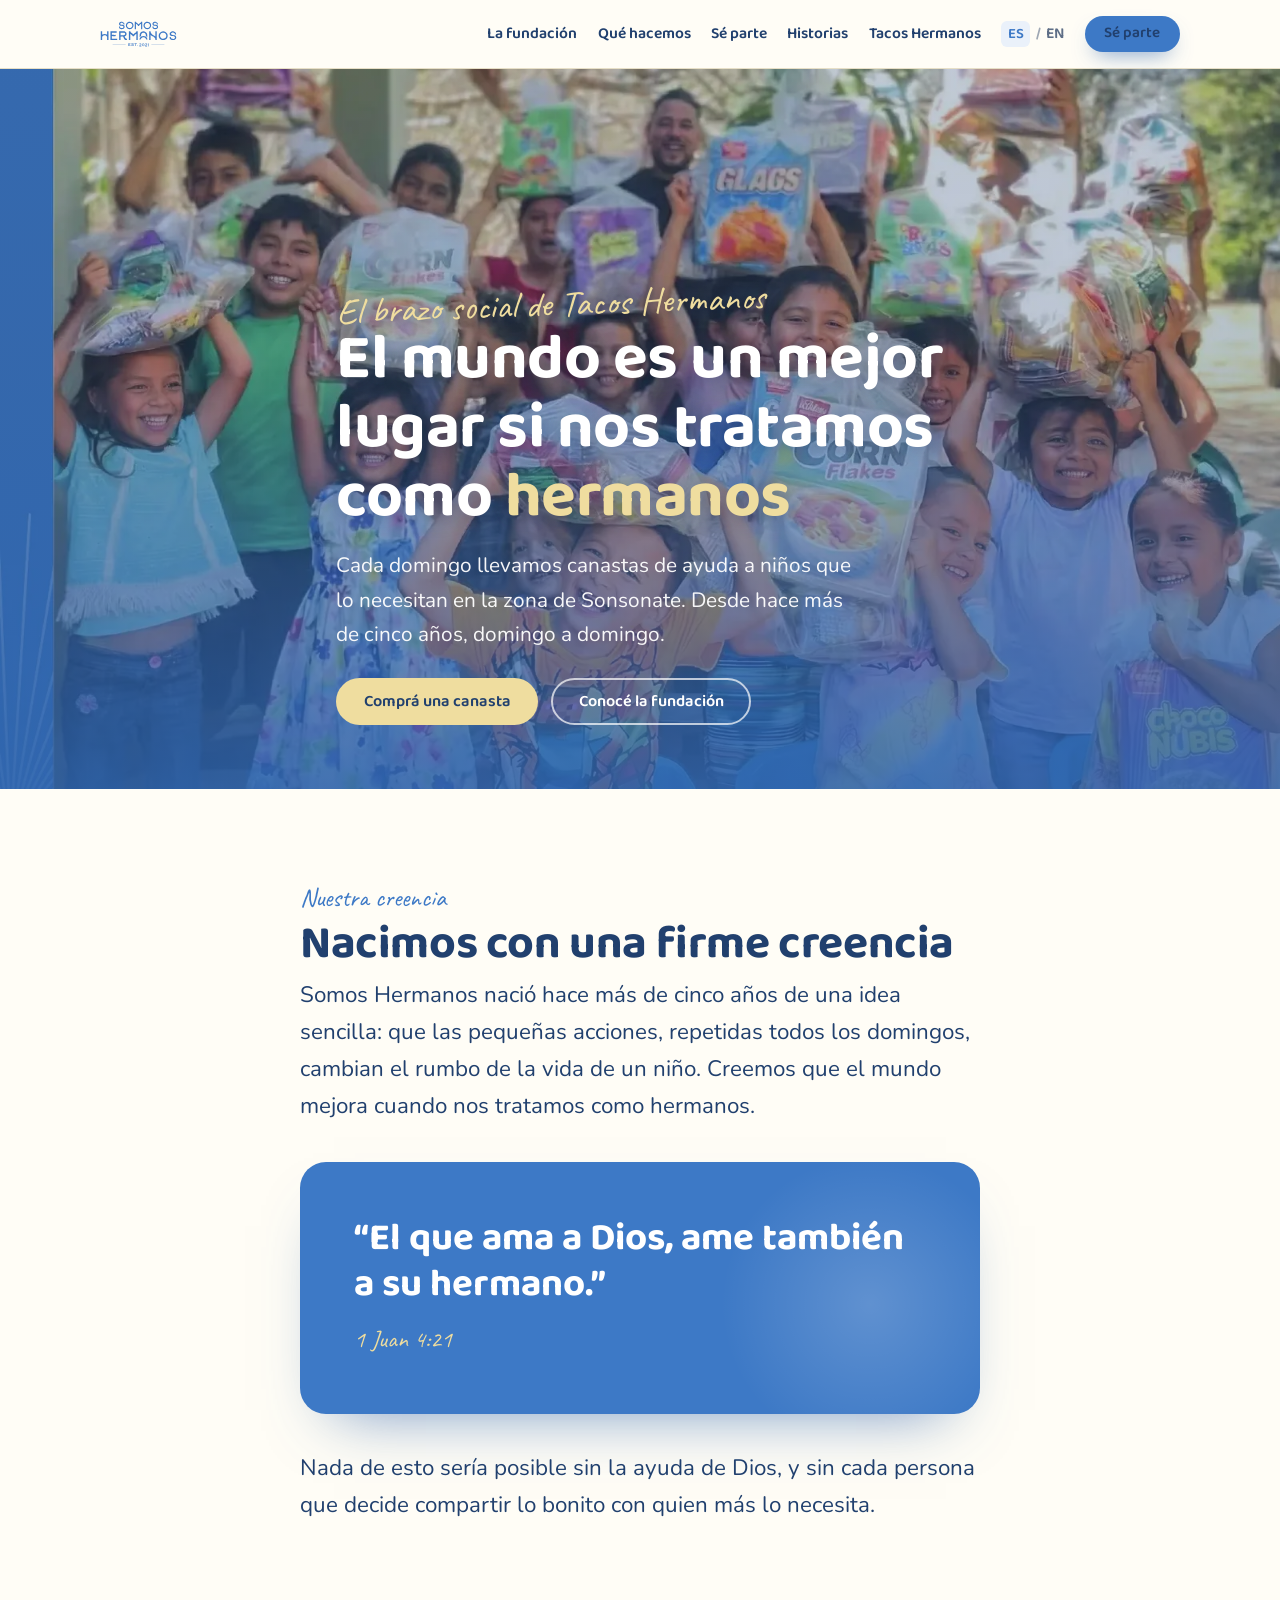
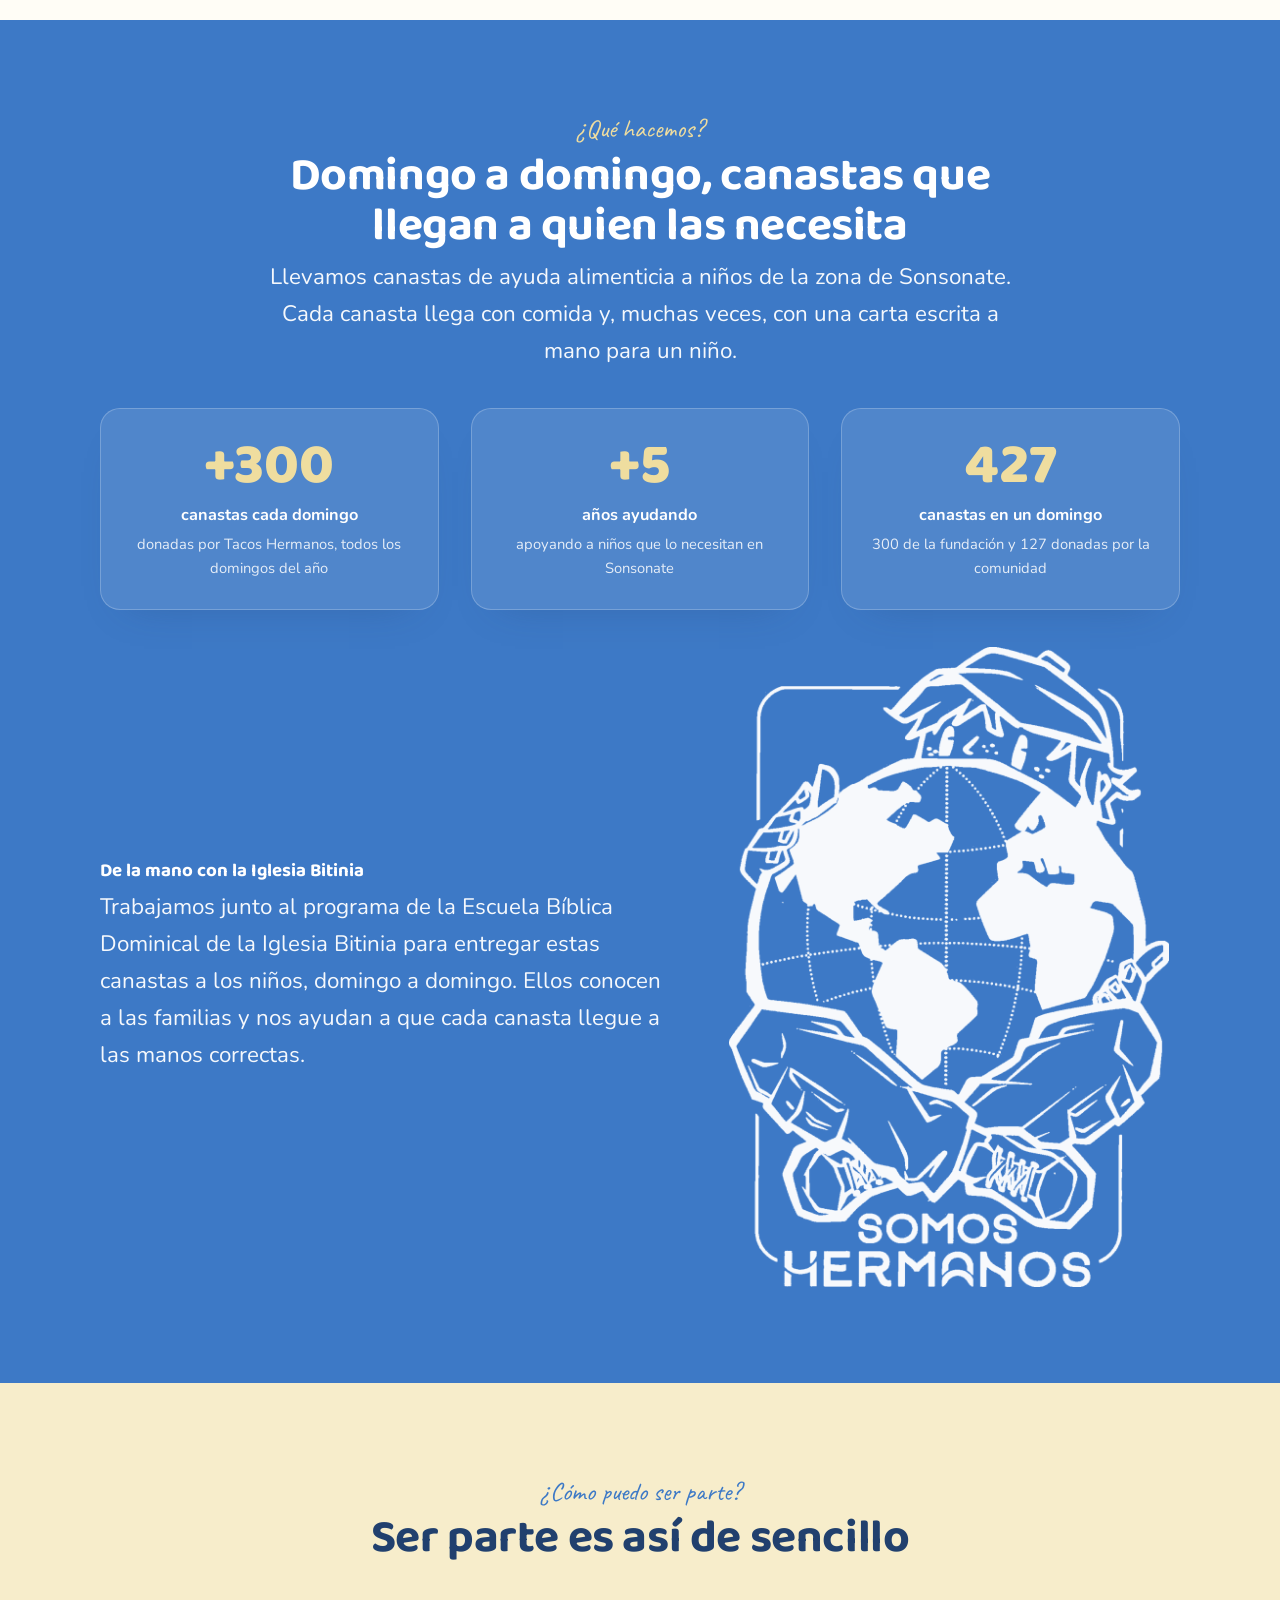
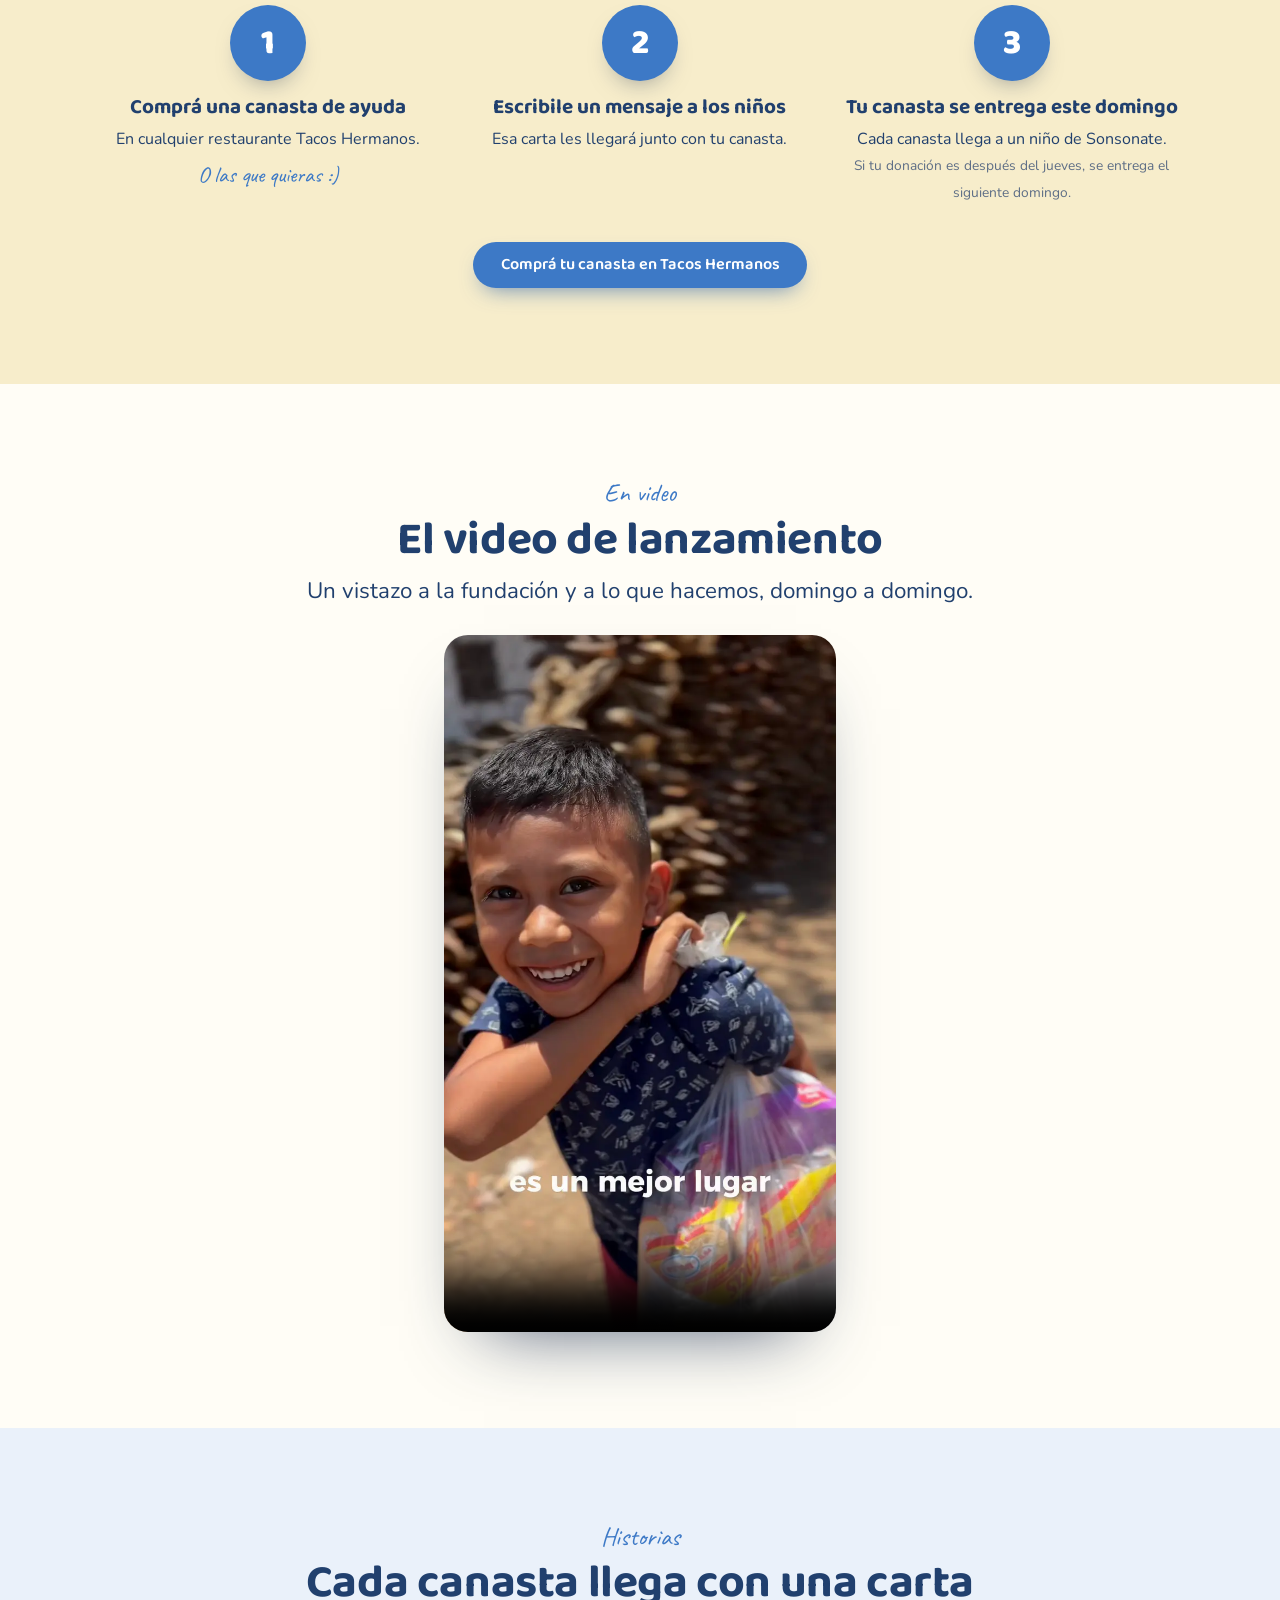
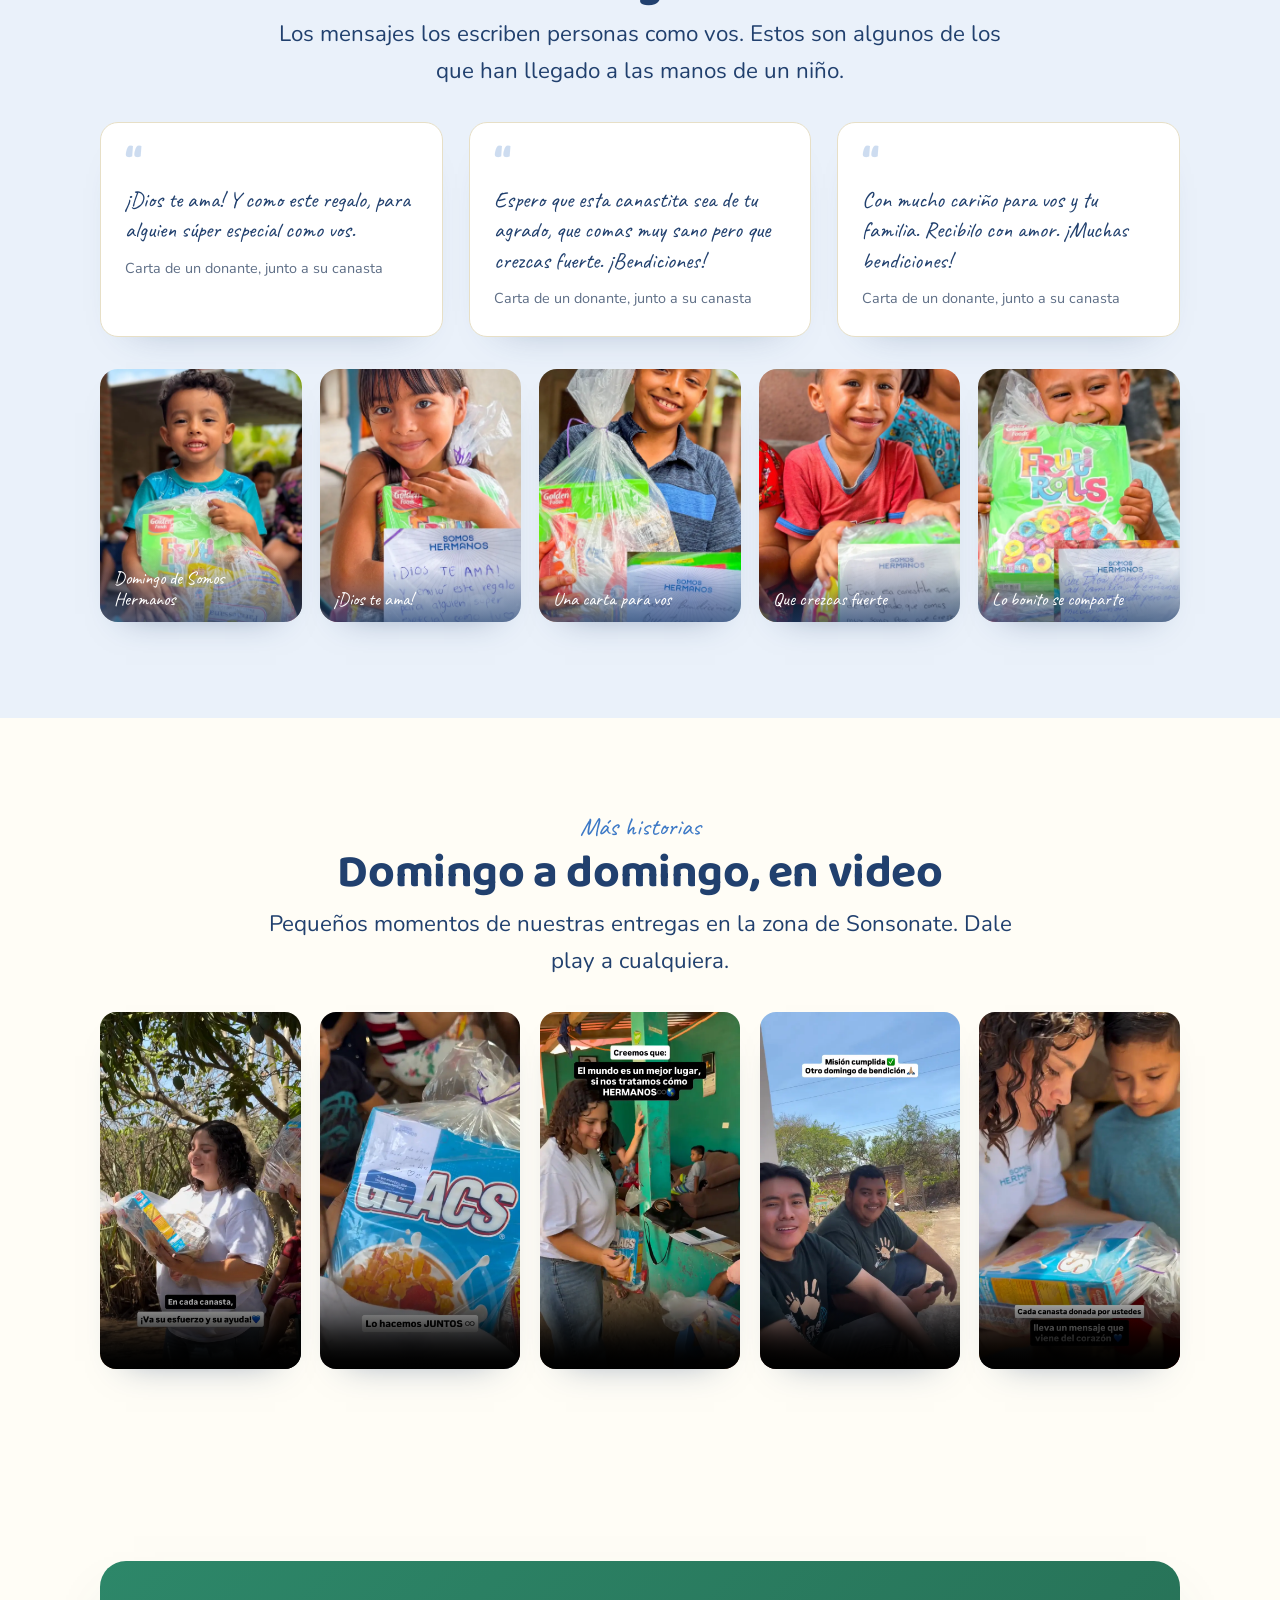
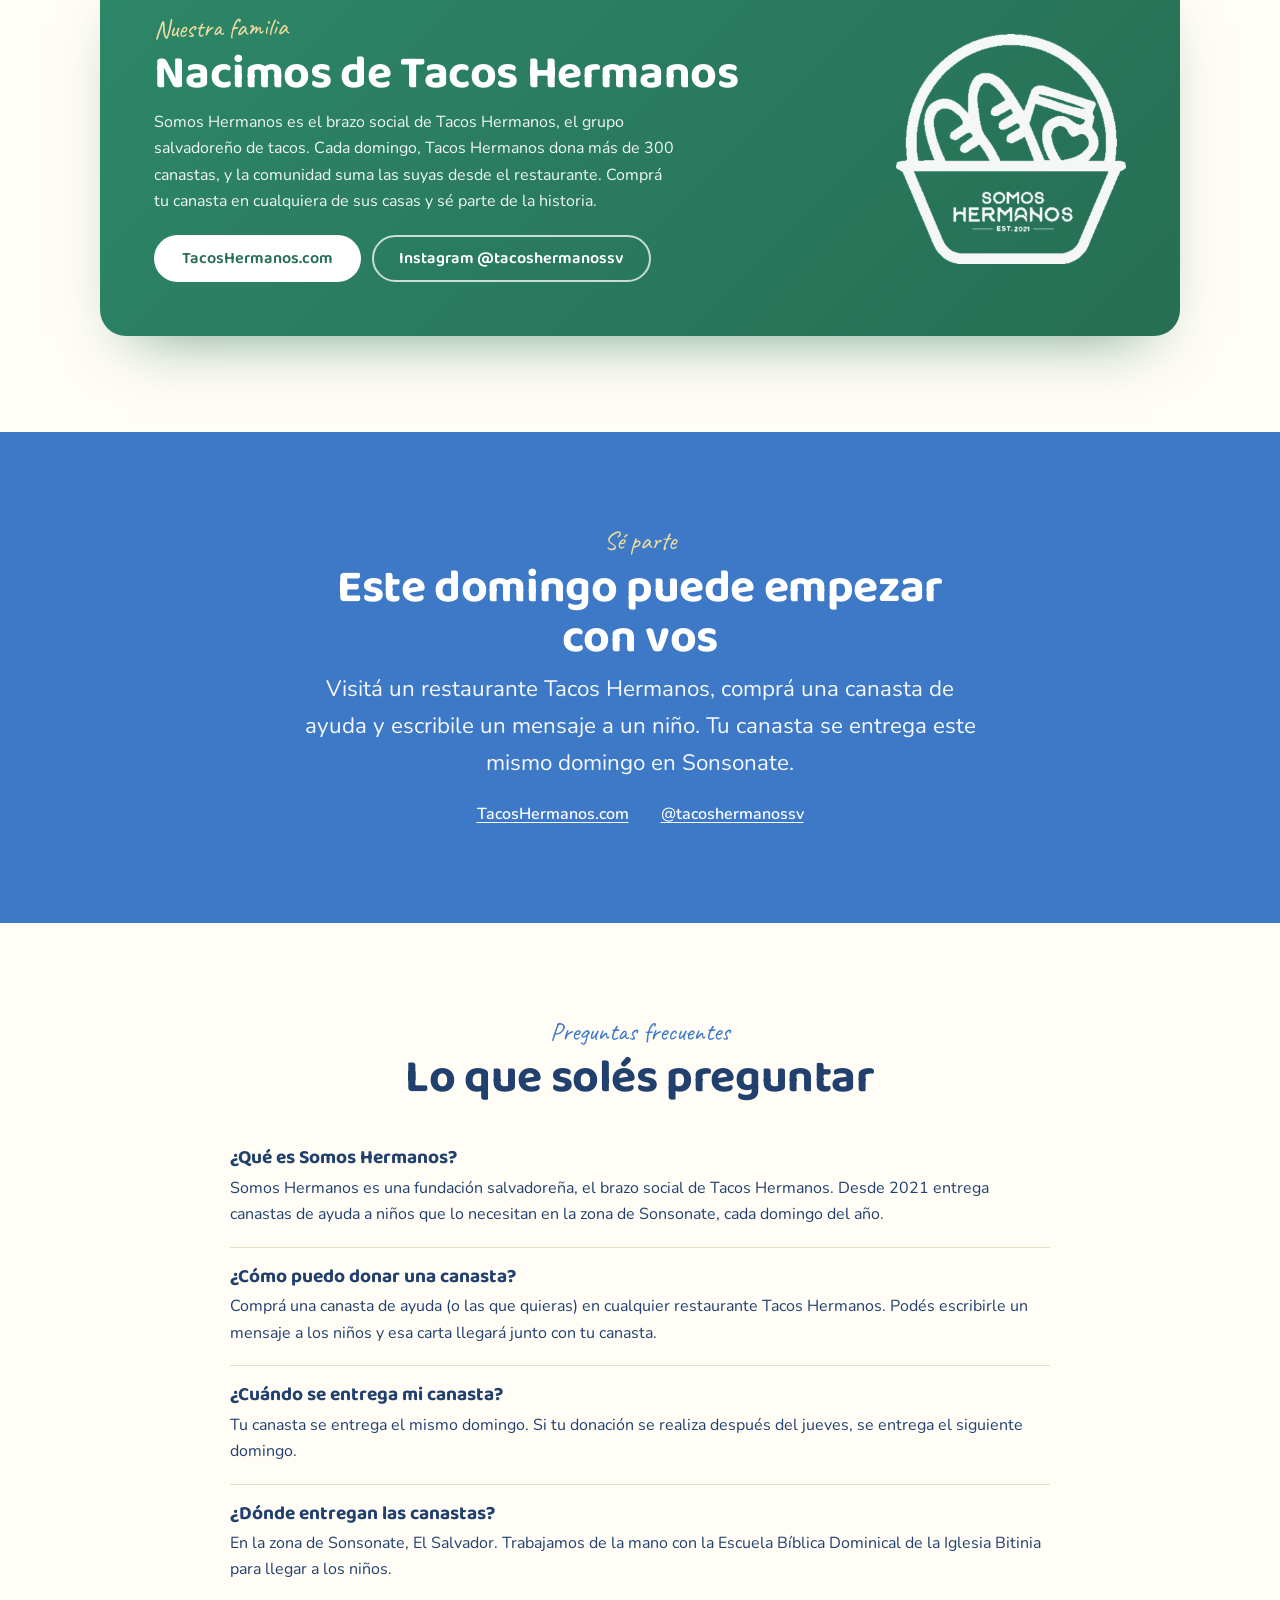
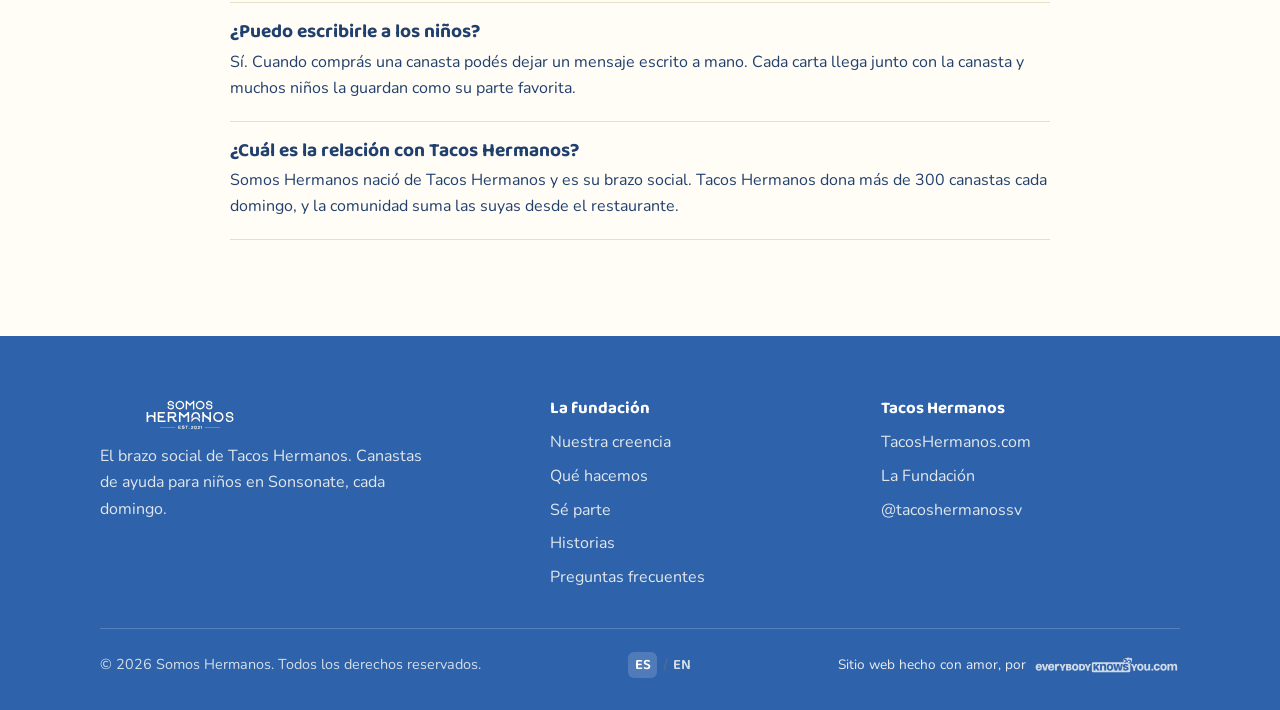
==== index.html @ a60c93dc "Add Somos Hermanos bilingual site with self-hosted videos - ES at /, EN at /en/ ; brand from the Som" ====
<!DOCTYPE html>
<html lang="es">
<head>
  <meta charset="UTF-8">
  <meta name="viewport" content="width=device-width, initial-scale=1.0">
  <title>Somos Hermanos, canastas de ayuda para niños en Sonsonate</title>
  <meta name="description" content="Somos Hermanos entrega canastas de ayuda a niños en Sonsonate cada domingo. Comprá una canasta en Tacos Hermanos y sumá tu carta. Sé parte hoy.">
  <meta name="keywords" content="Somos Hermanos, fundación El Salvador, canastas de ayuda, niños Sonsonate, donar canasta, ayudar niños El Salvador, brazo social Tacos Hermanos, obra social, donación domingo">

  <link rel="canonical" href="https://somoshermanos.ong/">
  <link rel="alternate" hreflang="es" href="https://somoshermanos.ong/">
  <link rel="alternate" hreflang="es-SV" href="https://somoshermanos.ong/">
  <link rel="alternate" hreflang="en" href="https://somoshermanos.ong/en/">
  <link rel="alternate" hreflang="x-default" href="https://somoshermanos.ong/">

  <meta property="og:title" content="Somos Hermanos, canastas de ayuda para niños en Sonsonate">
  <meta property="og:description" content="Cada domingo llevamos canastas de ayuda a niños que lo necesitan. Comprá una canasta en Tacos Hermanos y sumá tu carta. Sé parte.">
  <meta property="og:type" content="website">
  <meta property="og:url" content="https://somoshermanos.ong/">
  <meta property="og:image" content="https://somoshermanos.ong/assets/images/social-share/social-share-somos-hermanos-somoshermanos.ong.jpg">
  <meta property="og:image:width" content="1200">
  <meta property="og:image:height" content="630">
  <meta property="og:image:alt" content="Niños de Sonsonate celebrando con sus canastas de ayuda de Somos Hermanos">
  <meta property="og:site_name" content="Somos Hermanos">
  <meta property="og:locale" content="es_SV">
  <meta property="og:locale:alternate" content="en_US">

  <meta name="twitter:card" content="summary_large_image">
  <meta name="twitter:title" content="Somos Hermanos, canastas de ayuda para niños en Sonsonate">
  <meta name="twitter:description" content="Cada domingo llevamos canastas de ayuda a niños que lo necesitan. Comprá una canasta en Tacos Hermanos y sumá tu carta.">
  <meta name="twitter:image" content="https://somoshermanos.ong/assets/images/social-share/social-share-somos-hermanos-somoshermanos.ong.jpg">

  <meta name="robots" content="index, follow, max-image-preview:large, max-snippet:-1, max-video-preview:-1">
  <meta name="author" content="Somos Hermanos">
  <meta name="theme-color" content="#3D79C6">
  <meta name="geo.region" content="SV">
  <meta name="geo.placename" content="Sonsonate, El Salvador">
  <meta http-equiv="content-language" content="es">

  <link rel="icon" href="favicon.ico" sizes="any">
  <link rel="icon" type="image/png" sizes="32x32" href="favicon-32x32.png">
  <link rel="icon" type="image/png" sizes="16x16" href="favicon-16x16.png">
  <link rel="apple-touch-icon" sizes="180x180" href="apple-touch-icon.png">
  <link rel="manifest" href="site.webmanifest">
  <link rel="alternate" type="text/plain" title="llms.txt" href="https://somoshermanos.ong/llms.txt">

  <link rel="preload" as="image" href="assets/images/hero/hero-somos-hermanos-somoshermanos.ong.webp" type="image/webp">
  <link rel="preconnect" href="https://fonts.googleapis.com">
  <link rel="preconnect" href="https://fonts.gstatic.com" crossorigin>
  <link rel="preload" as="style" href="https://fonts.googleapis.com/css2?family=Baloo+2:wght@500;600;700;800&family=Caveat:wght@600;700&family=Nunito:wght@400;600;700;800&display=swap">
  <link rel="stylesheet" href="https://fonts.googleapis.com/css2?family=Baloo+2:wght@500;600;700;800&family=Caveat:wght@600;700&family=Nunito:wght@400;600;700;800&display=swap" media="print" onload="this.media='all'">
  <noscript><link rel="stylesheet" href="https://fonts.googleapis.com/css2?family=Baloo+2:wght@500;600;700;800&family=Caveat:wght@600;700&family=Nunito:wght@400;600;700;800&display=swap"></noscript>

  <link rel="stylesheet" href="assets/css/tokens.css">
  <link rel="stylesheet" href="assets/css/styles.css">

  <script type="application/ld+json">
  {
    "@context": "https://schema.org",
    "@graph": [
      {
        "@type": ["NGO", "Organization"],
        "@id": "https://somoshermanos.ong/#org",
        "name": "Somos Hermanos",
        "alternateName": ["Fundación Somos Hermanos", "Somos Hermanos El Salvador"],
        "url": "https://somoshermanos.ong/",
        "logo": "https://somoshermanos.ong/assets/images/logos/wordmark-blue-somos-hermanos-somoshermanos.ong.svg",
        "image": "https://somoshermanos.ong/assets/images/social-share/social-share-somos-hermanos-somoshermanos.ong.jpg",
        "slogan": "El mundo es un mejor lugar si nos tratamos como hermanos",
        "description": "Somos Hermanos es el brazo social de Tacos Hermanos. Cada domingo entrega canastas de ayuda a niños que lo necesitan en la zona de Sonsonate, El Salvador. Fundada en 2021.",
        "foundingDate": "2021",
        "areaServed": [{"@type": "Place", "name": "Sonsonate, El Salvador"}, {"@type": "Country", "name": "El Salvador"}],
        "knowsLanguage": ["es", "en"],
        "knowsAbout": ["canastas de ayuda", "ayuda a la niñez", "obra social", "donaciones", "Sonsonate", "Escuela Bíblica Dominical"],
        "parentOrganization": {"@type": "Organization", "name": "Tacos Hermanos", "url": "https://tacoshermanos.com/"},
        "sameAs": ["https://tacoshermanos.com/fundacion.html"]
      },
      {
        "@type": "WebSite",
        "@id": "https://somoshermanos.ong/#website",
        "url": "https://somoshermanos.ong/",
        "name": "Somos Hermanos",
        "inLanguage": ["es", "en"],
        "publisher": {"@id": "https://somoshermanos.ong/#org"}
      },
      {
        "@type": "FAQPage",
        "@id": "https://somoshermanos.ong/#faq",
        "mainEntity": [
          {"@type": "Question", "name": "¿Qué es Somos Hermanos?", "acceptedAnswer": {"@type": "Answer", "text": "Somos Hermanos es una fundación salvadoreña, el brazo social de Tacos Hermanos. Desde 2021 entrega canastas de ayuda a niños que lo necesitan en la zona de Sonsonate, cada domingo del año."}},
          {"@type": "Question", "name": "¿Cómo puedo donar una canasta?", "acceptedAnswer": {"@type": "Answer", "text": "Comprá una canasta de ayuda (o las que quieras) en cualquier restaurante Tacos Hermanos. Podés escribirle un mensaje a los niños y esa carta llegará junto con tu canasta."}},
          {"@type": "Question", "name": "¿Cuándo se entrega mi canasta?", "acceptedAnswer": {"@type": "Answer", "text": "Tu canasta se entrega el mismo domingo. Si tu donación se realiza después del jueves, se entrega el siguiente domingo."}},
          {"@type": "Question", "name": "¿Dónde entregan las canastas?", "acceptedAnswer": {"@type": "Answer", "text": "En la zona de Sonsonate, El Salvador. Trabajamos de la mano con la Escuela Bíblica Dominical de la Iglesia Bitinia para llegar a los niños."}},
          {"@type": "Question", "name": "¿Puedo escribirle a los niños?", "acceptedAnswer": {"@type": "Answer", "text": "Sí. Cuando comprás una canasta podés dejar un mensaje escrito a mano. Cada carta llega junto con la canasta y muchos niños la guardan como su parte favorita."}},
          {"@type": "Question", "name": "¿Cuál es la relación con Tacos Hermanos?", "acceptedAnswer": {"@type": "Answer", "text": "Somos Hermanos nació de Tacos Hermanos y es su brazo social. Tacos Hermanos dona más de 300 canastas cada domingo, y la comunidad suma las suyas desde el restaurante."}}
        ]
      }
    ]
  }
  </script>
</head>
<body>
<a class="sr-only" href="#main">Ir al contenido</a>
<header class="site-header">
  <div class="wrap site-header__inner">
    <a class="brand" href="index.html" aria-label="Somos Hermanos, inicio">
      <img class="brand__word" src="assets/images/logos/wordmark-blue-somos-hermanos-somoshermanos.ong.svg" alt="Somos Hermanos" width="150" height="26">
    </a>
    <button class="nav-toggle" aria-label="Abrir menú" aria-expanded="false"><span></span></button>
    <nav class="nav" aria-label="Principal">
      <a href="#creencia">La fundación</a>
      <a href="#que-hacemos">Qué hacemos</a>
      <a href="#ser-parte">Sé parte</a>
      <a href="#historias">Historias</a>
      <a href="#tacos-hermanos">Tacos Hermanos</a>
      <span class="lang"><span class="active">ES</span><span class="sep">/</span><a href="en/index.html" hreflang="en">EN</a></span>
      <a class="btn btn--blue" href="#ser-parte">Sé parte</a>
    </nav>
  </div>
</header>

<main id="main">

  <!-- HERO -->
  <section class="hero">
    <div class="hero__media">
      <img src="assets/images/hero/hero-somos-hermanos-somoshermanos.ong.webp" alt="Niños de Sonsonate celebrando con sus canastas de ayuda de Somos Hermanos" fetchpriority="high" width="1600" height="1082">
    </div>
    <div class="wrap hero__inner">
      <span class="eyebrow">El brazo social de Tacos Hermanos</span>
      <h1>El mundo es un mejor lugar si nos tratamos como <span class="hl">hermanos</span></h1>
      <p class="hero__sub">Cada domingo llevamos canastas de ayuda a niños que lo necesitan en la zona de Sonsonate. Desde hace más de cinco años, domingo a domingo.</p>
      <div class="hero__cta">
        <a class="btn btn--cream" href="#ser-parte">Comprá una canasta</a>
        <a class="btn btn--ghost" href="#que-hacemos">Conocé la fundación</a>
      </div>
    </div>
  </section>

  <!-- CREENCIA / VERSO -->
  <section class="section" id="creencia">
    <div class="wrap narrow">
      <span class="eyebrow reveal">Nuestra creencia</span>
      <h2 class="h-lead reveal">Nacimos con una firme creencia</h2>
      <p class="lead reveal mt-1">Somos Hermanos nació hace más de cinco años de una idea sencilla: que las pequeñas acciones, repetidas todos los domingos, cambian el rumbo de la vida de un niño. Creemos que el mundo mejora cuando nos tratamos como hermanos.</p>
      <div class="verse reveal mt-4">
        <p class="verse__q">&ldquo;El que ama a Dios, ame también a su hermano.&rdquo;</p>
        <p class="verse__cite">1 Juan 4:21</p>
      </div>
      <p class="lead reveal mt-4">Nada de esto sería posible sin la ayuda de Dios, y sin cada persona que decide compartir lo bonito con quien más lo necesita.</p>
    </div>
  </section>

  <!-- QUE HACEMOS + IMPACTO -->
  <section class="section section--blue" id="que-hacemos">
    <div class="wrap">
      <div class="narrow center">
        <span class="eyebrow reveal">¿Qué hacemos?</span>
        <h2 class="h-lead reveal">Domingo a domingo, canastas que llegan a quien las necesita</h2>
        <p class="lead reveal mt-1">Llevamos canastas de ayuda alimenticia a niños de la zona de Sonsonate. Cada canasta llega con comida y, muchas veces, con una carta escrita a mano para un niño.</p>
      </div>
      <div class="stats">
        <div class="stat reveal">
          <div class="stat__num">+300</div>
          <div class="stat__label">canastas cada domingo</div>
          <div class="stat__sub">donadas por Tacos Hermanos, todos los domingos del año</div>
        </div>
        <div class="stat reveal">
          <div class="stat__num">+5</div>
          <div class="stat__label">años ayudando</div>
          <div class="stat__sub">apoyando a niños que lo necesitan en Sonsonate</div>
        </div>
        <div class="stat reveal">
          <div class="stat__num">427</div>
          <div class="stat__label">canastas en un domingo</div>
          <div class="stat__sub">300 de la fundación y 127 donadas por la comunidad</div>
        </div>
      </div>
      <div class="split mt-4">
        <div class="reveal">
          <h3>De la mano con la Iglesia Bitinia</h3>
          <p class="lead mt-1">Trabajamos junto al programa de la Escuela Bíblica Dominical de la Iglesia Bitinia para entregar estas canastas a los niños, domingo a domingo. Ellos conocen a las familias y nos ayudan a que cada canasta llegue a las manos correctas.</p>
        </div>
        <div class="split__art reveal">
          <img src="assets/images/logos/emblem-globo-somos-hermanos-somoshermanos.ong.webp" alt="Ilustración de dos manos sosteniendo el mundo, emblema de Somos Hermanos" loading="lazy" width="440" height="640" style="filter:brightness(0) invert(1);opacity:.96">
        </div>
      </div>
    </div>
  </section>

  <!-- COMO SER PARTE -->
  <section class="section section--cream" id="ser-parte">
    <div class="wrap center">
      <span class="eyebrow reveal">¿Cómo puedo ser parte?</span>
      <h2 class="h-lead reveal">Ser parte es así de sencillo</h2>
    </div>
    <div class="wrap">
      <div class="steps" style="counter-reset:none">
        <div class="step reveal" style="color:var(--ink)">
          <div class="step__n" style="background:var(--blue);color:#fff">1</div>
          <h3>Comprá una canasta de ayuda</h3>
          <p style="color:var(--ink)">En cualquier restaurante Tacos Hermanos.</p>
          <span class="hand" style="color:var(--blue)">O las que quieras :)</span>
        </div>
        <div class="step reveal" style="color:var(--ink)">
          <div class="step__n" style="background:var(--blue);color:#fff">2</div>
          <h3>Escribile un mensaje a los niños</h3>
          <p style="color:var(--ink)">Esa carta les llegará junto con tu canasta.</p>
        </div>
        <div class="step reveal" style="color:var(--ink)">
          <div class="step__n" style="background:var(--blue);color:#fff">3</div>
          <h3>Tu canasta se entrega este domingo</h3>
          <p style="color:var(--ink)">Cada canasta llega a un niño de Sonsonate.</p>
          <span class="step__note" style="color:var(--muted)">Si tu donación es después del jueves, se entrega el siguiente domingo.</span>
        </div>
      </div>
      <div class="center mt-4 reveal">
        <a class="btn btn--blue" href="#tacos-hermanos">Comprá tu canasta en Tacos Hermanos</a>
      </div>
    </div>
  </section>

  <!-- VIDEO DE LANZAMIENTO -->
  <section class="section" id="video">
    <div class="wrap narrow center">
      <span class="eyebrow reveal">En video</span>
      <h2 class="h-lead reveal">El video de lanzamiento</h2>
      <p class="lead reveal mt-1">Un vistazo a la fundación y a lo que hacemos, domingo a domingo.</p>
    </div>
    <div class="wrap reveal mt-3">
      <div class="vplayer">
        <video class="vplayer__el" controls preload="none" playsinline
          poster="assets/images/video/poster-lanzamiento-somos-hermanos-somoshermanos.ong.webp"
          aria-label="Video de lanzamiento de la fundación Somos Hermanos">
          <source src="assets/video/video-lanzamiento-somos-hermanos-somoshermanos.ong.mp4" type="video/mp4">
          Tu navegador no puede reproducir este video.
        </video>
      </div>
    </div>
  </section>

  <!-- HISTORIAS / GALERIA -->
  <section class="section section--bluesoft" id="historias">
    <div class="wrap">
      <div class="narrow center">
        <span class="eyebrow reveal">Historias</span>
        <h2 class="h-lead reveal">Cada canasta llega con una carta</h2>
        <p class="lead reveal mt-1">Los mensajes los escriben personas como vos. Estos son algunos de los que han llegado a las manos de un niño.</p>
      </div>

      <div class="letters">
        <blockquote class="letter reveal">
          <span class="letter__mark">&ldquo;</span>
          <p>&iexcl;Dios te ama! Y como este regalo, para alguien s&uacute;per especial como vos.</p>
          <cite>Carta de un donante, junto a su canasta</cite>
        </blockquote>
        <blockquote class="letter reveal">
          <span class="letter__mark">&ldquo;</span>
          <p>Espero que esta canastita sea de tu agrado, que comas muy sano pero que crezcas fuerte. &iexcl;Bendiciones!</p>
          <cite>Carta de un donante, junto a su canasta</cite>
        </blockquote>
        <blockquote class="letter reveal">
          <span class="letter__mark">&ldquo;</span>
          <p>Con mucho cari&ntilde;o para vos y tu familia. Recibilo con amor. &iexcl;Muchas bendiciones!</p>
          <cite>Carta de un donante, junto a su canasta</cite>
        </blockquote>
      </div>

      <div class="gallery mt-4">
        <figure class="reveal"><img src="assets/images/gallery/nino-azul-canasta-somos-hermanos-somoshermanos.ong.webp" alt="Niño con camiseta turquesa sonriendo con su canasta de ayuda de Somos Hermanos" loading="lazy"><figcaption>Domingo de Somos Hermanos</figcaption></figure>
        <figure class="reveal"><img src="assets/images/gallery/nina-carta-dios-te-ama-somos-hermanos-somoshermanos.ong.webp" alt="Niña sosteniendo una canasta con una carta que dice Dios te ama" loading="lazy"><figcaption>&iexcl;Dios te ama!</figcaption></figure>
        <figure class="reveal"><img src="assets/images/gallery/nino-carta-canasta-somos-hermanos-somoshermanos.ong.webp" alt="Niño con su canasta de ayuda y una carta con el sello de Somos Hermanos" loading="lazy"><figcaption>Una carta para vos</figcaption></figure>
        <figure class="reveal"><img src="assets/images/gallery/nino-rojo-canasta-somos-hermanos-somoshermanos.ong.webp" alt="Niño con camiseta roja sosteniendo su canasta y su carta" loading="lazy"><figcaption>Que crezcas fuerte</figcaption></figure>
        <figure class="reveal"><img src="assets/images/gallery/nino-canasta-frutas-somos-hermanos-somoshermanos.ong.webp" alt="Niño sonriendo con una canasta llena de frutas y golosinas" loading="lazy"><figcaption>Lo bonito se comparte</figcaption></figure>
      </div>
    </div>
  </section>

  <!-- MAS HISTORIAS EN VIDEO -->
  <section class="section" id="mas-historias">
    <div class="wrap">
      <div class="narrow center">
        <span class="eyebrow reveal">Más historias</span>
        <h2 class="h-lead reveal">Domingo a domingo, en video</h2>
        <p class="lead reveal mt-1">Pequeños momentos de nuestras entregas en la zona de Sonsonate. Dale play a cualquiera.</p>
      </div>
      <div class="vwall">
        <video class="vcard reveal" controls preload="none" playsinline poster="assets/images/video/poster-historia-domingo-1-somos-hermanos-somoshermanos.ong.webp" aria-label="Historia de una entrega de Somos Hermanos"><source src="assets/video/historia-domingo-1-somos-hermanos-somoshermanos.ong.mp4" type="video/mp4">Tu navegador no puede reproducir este video.</video>
        <video class="vcard reveal" controls preload="none" playsinline poster="assets/images/video/poster-historia-domingo-2-somos-hermanos-somoshermanos.ong.webp" aria-label="Historia de una entrega de Somos Hermanos"><source src="assets/video/historia-domingo-2-somos-hermanos-somoshermanos.ong.mp4" type="video/mp4">Tu navegador no puede reproducir este video.</video>
        <video class="vcard reveal" controls preload="none" playsinline poster="assets/images/video/poster-historia-domingo-3-somos-hermanos-somoshermanos.ong.webp" aria-label="Historia de una entrega de Somos Hermanos"><source src="assets/video/historia-domingo-3-somos-hermanos-somoshermanos.ong.mp4" type="video/mp4">Tu navegador no puede reproducir este video.</video>
        <video class="vcard reveal" controls preload="none" playsinline poster="assets/images/video/poster-historia-domingo-4-somos-hermanos-somoshermanos.ong.webp" aria-label="Historia de una entrega de Somos Hermanos"><source src="assets/video/historia-domingo-4-somos-hermanos-somoshermanos.ong.mp4" type="video/mp4">Tu navegador no puede reproducir este video.</video>
        <video class="vcard reveal" controls preload="none" playsinline poster="assets/images/video/poster-historia-domingo-5-somos-hermanos-somoshermanos.ong.webp" aria-label="Historia de una entrega de Somos Hermanos"><source src="assets/video/historia-domingo-5-somos-hermanos-somoshermanos.ong.mp4" type="video/mp4">Tu navegador no puede reproducir este video.</video>
      </div>
    </div>
  </section>

  <!-- TACOS HERMANOS -->
  <section class="section" id="tacos-hermanos">
    <div class="wrap">
      <div class="th-band reveal">
        <div>
          <span class="eyebrow" style="color:var(--cream)">Nuestra familia</span>
          <h2 class="h-lead" style="color:#fff">Nacimos de Tacos Hermanos</h2>
          <p>Somos Hermanos es el brazo social de Tacos Hermanos, el grupo salvadoreño de tacos. Cada domingo, Tacos Hermanos dona más de 300 canastas, y la comunidad suma las suyas desde el restaurante. Comprá tu canasta en cualquiera de sus casas y sé parte de la historia.</p>
          <div class="th-band__cta">
            <a class="btn btn--cream" href="https://tacoshermanos.com" target="_blank" rel="noopener">TacosHermanos.com</a>
            <a class="btn btn--ghost" href="https://www.instagram.com/tacoshermanossv" target="_blank" rel="noopener">Instagram @tacoshermanossv</a>
          </div>
        </div>
        <div class="split__art">
          <img src="assets/images/logos/isotipo-canasta-somos-hermanos-somoshermanos.ong.webp" alt="Emblema de la canasta de Somos Hermanos" width="230" height="230" loading="lazy" style="filter:brightness(0) invert(1);opacity:.95">
        </div>
      </div>
    </div>
  </section>

  <!-- CTA FINAL -->
  <section class="section section--blue">
    <div class="wrap narrow cta-final">
      <span class="eyebrow reveal">Sé parte</span>
      <h2 class="h-lead reveal">Este domingo puede empezar con vos</h2>
      <p class="lead reveal mt-1">Visitá un restaurante Tacos Hermanos, comprá una canasta de ayuda y escribile un mensaje a un niño. Tu canasta se entrega este mismo domingo en Sonsonate.</p>
      <div class="contact-lines reveal">
        <a href="https://tacoshermanos.com" target="_blank" rel="noopener">TacosHermanos.com</a>
        <a href="https://www.instagram.com/tacoshermanossv" target="_blank" rel="noopener">@tacoshermanossv</a>
      </div>
    </div>
  </section>

  <!-- FAQ -->
  <section class="section" id="faq">
    <div class="wrap">
      <div class="narrow center">
        <span class="eyebrow reveal">Preguntas frecuentes</span>
        <h2 class="h-lead reveal">Lo que solés preguntar</h2>
      </div>
      <div class="faq mt-3">
        <div class="faq-item reveal"><h3>¿Qué es Somos Hermanos?</h3><p>Somos Hermanos es una fundación salvadoreña, el brazo social de Tacos Hermanos. Desde 2021 entrega canastas de ayuda a niños que lo necesitan en la zona de Sonsonate, cada domingo del año.</p></div>
        <div class="faq-item reveal"><h3>¿Cómo puedo donar una canasta?</h3><p>Comprá una canasta de ayuda (o las que quieras) en cualquier restaurante Tacos Hermanos. Podés escribirle un mensaje a los niños y esa carta llegará junto con tu canasta.</p></div>
        <div class="faq-item reveal"><h3>¿Cuándo se entrega mi canasta?</h3><p>Tu canasta se entrega el mismo domingo. Si tu donación se realiza después del jueves, se entrega el siguiente domingo.</p></div>
        <div class="faq-item reveal"><h3>¿Dónde entregan las canastas?</h3><p>En la zona de Sonsonate, El Salvador. Trabajamos de la mano con la Escuela Bíblica Dominical de la Iglesia Bitinia para llegar a los niños.</p></div>
        <div class="faq-item reveal"><h3>¿Puedo escribirle a los niños?</h3><p>Sí. Cuando comprás una canasta podés dejar un mensaje escrito a mano. Cada carta llega junto con la canasta y muchos niños la guardan como su parte favorita.</p></div>
        <div class="faq-item reveal"><h3>¿Cuál es la relación con Tacos Hermanos?</h3><p>Somos Hermanos nació de Tacos Hermanos y es su brazo social. Tacos Hermanos dona más de 300 canastas cada domingo, y la comunidad suma las suyas desde el restaurante.</p></div>
      </div>
    </div>
  </section>

</main>

<footer class="site-footer">
  <div class="wrap">
    <div class="footer-grid">
      <div class="footer-brand footer-col">
        <img class="footer-brand__word" src="assets/images/logos/wordmark-white-somos-hermanos-somoshermanos.ong.svg" alt="Somos Hermanos" width="180" height="30">
        <p style="color:rgba(255,253,246,.85);max-width:34ch">El brazo social de Tacos Hermanos. Canastas de ayuda para niños en Sonsonate, cada domingo.</p>
      </div>
      <div class="footer-col">
        <h4>La fundación</h4>
        <ul class="footer-list">
          <li><a href="#creencia">Nuestra creencia</a></li>
          <li><a href="#que-hacemos">Qué hacemos</a></li>
          <li><a href="#ser-parte">Sé parte</a></li>
          <li><a href="#historias">Historias</a></li>
          <li><a href="#faq">Preguntas frecuentes</a></li>
        </ul>
      </div>
      <div class="footer-col">
        <h4>Tacos Hermanos</h4>
        <ul class="footer-list">
          <li><a href="https://tacoshermanos.com" target="_blank" rel="noopener">TacosHermanos.com</a></li>
          <li><a href="https://tacoshermanos.com/fundacion.html" target="_blank" rel="noopener">La Fundación</a></li>
          <li><a href="https://www.instagram.com/tacoshermanossv" target="_blank" rel="noopener">@tacoshermanossv</a></li>
        </ul>
      </div>
    </div>
    <div class="footer-bottom">
      <span>&copy; 2026 Somos Hermanos. Todos los derechos reservados.</span>
      <span class="lang"><span class="active">ES</span><span class="sep">/</span><a href="en/index.html" hreflang="en">EN</a></span>
      <a class="eky-credit" href="https://everybodyknowsyou.com" target="_blank" rel="noopener" aria-label="Sitio web hecho con amor por everybodyknowsyou.com">
        <span class="eky-credit__text">Sitio web hecho con amor, por</span>
        <svg role="img" aria-label="everybodyknowsyou.com" id="Layer_1" data-name="Layer 1" xmlns="http://www.w3.org/2000/svg" viewBox="0 0 1296.95 160.34"><defs><style>.cls-1 { fill: var(--eky-bg, #ffffff); } .cls-2 { fill: var(--eky-fg, currentColor); }</style></defs><g><g><g><rect class="cls-2" x="515.16" y="55.21" width="342.62" height="90.52" rx="12" ry="12"/><path class="cls-1" d="M530.13,71.12h16.6v15.46l-.24,6.96h.32l3.32-4.61,15.14-17.81h19.83l-22.02,25.02,22.18,33.68h-19.92l-13.76-20.73-4.86,5.34v15.38h-16.6v-58.69Z"/><path class="cls-1" d="M604.13,71.12v8.01h.32c4.53-6.23,10.53-9.23,18.54-9.23,12.47,0,18.94,7.29,18.94,22.02v37.89h-16.6v-35.3c0-7.69-2.75-10.85-8.58-10.85-7.21,0-11.82,4.7-11.82,12.14v34h-16.6v-58.69h15.79Z"/><path class="cls-1" d="M647.37,100.43c0-17.57,11.09-30.52,29.31-30.52s29.31,12.95,29.31,30.52-11.09,30.6-29.31,30.6-29.31-13.03-29.31-30.6ZM688.66,100.43c0-9.8-3.81-17.16-11.98-17.16s-11.98,7.37-11.98,17.16,3.81,17.24,11.98,17.24,11.98-7.45,11.98-17.24Z"/><path class="cls-1" d="M705.66,71.12h17.57l6.64,35.62c.41,2.02.73,4.86,1.14,6.88h.32l1.21-6.88,6.88-35.62h18.54l7.45,35.62,1.29,6.88h.32l1.05-6.88,5.99-35.62h17.24l-13.28,58.69h-21.53l-6.64-32.38-1.29-6.88h-.32l-1.21,6.88-6.56,32.38h-21.45l-13.36-58.69Z"/><path class="cls-1" d="M791.81,110.79l17-.08c.57,4.78,3.72,7.53,9.31,7.53,4.61,0,7.85-1.7,7.85-5.26,0-2.67-1.78-4.37-5.59-5.26l-14.09-3.24c-8.98-2.02-13.84-7.77-13.84-16.27,0-11.5,8.99-18.3,24.69-18.3,14.65,0,23.56,6.96,23.8,18.05h-17c-.49-3.32-2.67-5.67-7.69-5.67-4.37,0-7.21,1.54-7.21,4.61,0,2.43,1.7,3.81,5.59,4.7l14.09,3.24c9.23,2.1,14.09,8.18,14.09,16.84,0,12.71-10.28,19.35-24.77,19.35-16.19,0-25.99-7.77-26.23-20.24Z"/></g><g><path class="cls-2" d="M918.06,100.39c0-17.57,11.09-30.52,29.31-30.52s29.31,12.95,29.31,30.52-11.09,30.6-29.31,30.6-29.31-13.03-29.31-30.6ZM959.34,100.39c0-9.8-3.81-17.16-11.98-17.16s-11.98,7.37-11.98,17.16,3.81,17.24,11.98,17.24,11.98-7.45,11.98-17.24Z"/><path class="cls-2" d="M1018.85,129.78v-7.85h-.32c-4.61,6.15-10.52,9.07-17.89,9.07-11.98,0-18.46-7.29-18.46-21.94v-37.97h16.6v35.38c0,7.69,2.83,10.77,8.18,10.77,6.56,0,11.09-4.61,11.09-12.63v-33.52h16.6v58.69h-15.79Z"/><path class="cls-2" d="M884.01,109.52l-20.4-38.4h17.84l8.26,17.75c.99,2.06,1.9,4.96,2.89,7.02h.33c.91-2.06,1.82-4.96,2.72-7.02l7.85-17.75h17.51l-20.07,38.57v21.31h-16.93v-21.47Z"/></g><g><path class="cls-2" d="M14.66,100.39c0-17.97,10.85-30.52,29.55-30.52s28.01,12.47,27.36,34.41h-39.35c.89,8.91,4.53,14.01,11.66,14.01,5.67,0,9.31-3,10.44-8.5h16.76c-2.19,13.28-12.31,21.21-26.88,21.21-18.7,0-29.55-12.63-29.55-30.6ZM54.58,92.54c-1.05-6.56-4.78-9.96-10.36-9.96s-9.8,3.64-11.42,9.96h21.78Z"/><path class="cls-2" d="M69.8,71.09h17.49l9.47,35.62c.57,2.02,1.05,4.86,1.62,6.88h.32l1.54-6.88,8.99-35.62h17.16l-17.81,58.69h-21.13l-17.65-58.69Z"/><path class="cls-2" d="M124.69,100.39c0-17.97,10.85-30.52,29.55-30.52s28.01,12.47,27.36,34.41h-39.35c.89,8.91,4.53,14.01,11.66,14.01,5.67,0,9.31-3,10.44-8.5h16.76c-2.19,13.28-12.31,21.21-26.88,21.21-18.7,0-29.55-12.63-29.55-30.6ZM164.61,92.54c-1.05-6.56-4.78-9.96-10.36-9.96s-9.8,3.64-11.42,9.96h21.78Z"/><path class="cls-2" d="M187.44,71.09h15.46v9.47h.32c3.64-7.37,8.74-10.69,15.71-10.69,1.86,0,3.56.24,5.1.81v15.79h-.32c-1.7-.49-3.24-.73-5.18-.73-9.15,0-14.49,5.42-14.49,16.11v27.93h-16.6v-58.69Z"/><path class="cls-2" d="M285.57,71.09h26.15c13.52,0,20.97,5.42,20.97,14.82,0,6.15-3.08,10.36-9.96,12.39v.32c8.02,1.46,12.23,6.23,12.23,13.84,0,10.52-8.42,17.33-21.7,17.33h-27.69v-58.69ZM316.66,88.82c0-3.64-2.02-5.18-6.56-5.18h-7.93v10.77h7.93c4.37,0,6.56-1.86,6.56-5.59ZM318.6,111.24c0-3.81-2.27-5.99-6.88-5.99h-9.55v11.98h9.63c4.45,0,6.8-2.19,6.8-5.99Z"/><path class="cls-2" d="M337.95,100.39c0-17.57,11.09-30.52,29.31-30.52s29.31,12.95,29.31,30.52-11.09,30.6-29.31,30.6-29.31-13.03-29.31-30.6ZM379.24,100.39c0-9.8-3.8-17.16-11.98-17.16s-11.98,7.37-11.98,17.16,3.8,17.24,11.98,17.24,11.98-7.45,11.98-17.24Z"/><path class="cls-2" d="M402.08,71.09h24.13c18.62,0,29.63,10.36,29.63,29.31s-11.01,29.39-29.63,29.39h-24.13v-58.69ZM438.99,100.39c0-10.77-5.83-16.19-13.36-16.19h-6.96v32.46h6.96c7.53,0,13.36-5.51,13.36-16.27Z"/><path class="cls-2" d="M471.04,109.52l-20.4-38.4h17.84l8.26,17.75c.99,2.06,1.9,4.96,2.89,7.02h.33c.91-2.06,1.82-4.96,2.72-7.02l7.85-17.75h17.51l-20.07,38.57v21.31h-16.93v-21.47Z"/><path class="cls-2" d="M245.89,109.52l-20.4-38.4h17.84l8.26,17.75c.99,2.06,1.9,4.96,2.89,7.02h.33c.91-2.06,1.82-4.96,2.72-7.02l7.85-17.75h17.51l-20.07,38.57v21.31h-16.93v-21.47Z"/></g></g><g><g><path class="cls-2" d="M837.89,14.05c5.42-1.65,11.14.47,13.85,5.48.39.72,1.1,1.2,1.88,1.34.7.12,1.52-.2,2.16-.74,4.05-3.38,9.74-3.68,14.06-.7,4.24,2.92,5.92,8.22,4.35,13.25l-6.96,22.26c-2.45,8.46-9.67,14.45-18.27,15.02-8.94.6-17.2-4.68-20.36-13.03-.17-.45-.5-.62-.88-.67s-.66.09-.98.46c-5.78,6.49-15.01,8.59-23.07,5.2-7.59-3.19-12.57-10.83-12.37-19.15.21-8.44,5.67-16.24,13.97-18.77l32.61-9.94ZM844.69,65.73c8.85,1.59,17.31-4.28,18.9-13.13,1.59-8.85-4.28-17.31-13.13-18.9-8.85-1.59-17.31,4.28-18.9,13.13-1.59,8.85,4.28,17.31,13.13,18.9ZM808.72,59.25c8.85,1.59,17.31-4.28,18.9-13.13,1.59-8.85-4.28-17.31-13.13-18.9-8.85-1.59-17.31,4.28-18.9,13.13-1.59,8.85,4.28,17.31,13.13,18.9Z"/><g><path class="cls-1" d="M850.46,33.7c8.85,1.59,14.72,10.06,13.13,18.9-1.59,8.85-10.06,14.72-18.9,13.13-8.85-1.59-14.72-10.06-13.13-18.9s10.06-14.72,18.9-13.13Z"/><path class="cls-1" d="M814.49,27.22c8.85,1.59,14.72,10.06,13.13,18.9-1.59,8.85-10.06,14.72-18.9,13.13-8.85-1.59-14.72-10.06-13.13-18.9,1.59-8.85,10.06-14.72,18.9-13.13Z"/></g></g><g><g><path class="cls-2" d="M847.57,56.91c-.06-.86-.28-1.56-.42-2.47.64.65,1.19,1.16,1.91,1.66,1.12.79,2.71.42,3.44-.7.73-1.11.45-2.64-.68-3.44-.71-.5-1.52-.66-2.4-1.05,1.54-.53,3.13-1,3.41-2.57.17-.93-.14-1.9-.84-2.43-1.03-.79-2.26-.75-3.22.02-.58.46-1.06.91-1.67,1.49.18-.89.4-1.63.45-2.5.09-1.44-1.09-2.58-2.46-2.58s-2.55,1.17-2.48,2.62c.04.85.33,1.53.43,2.46-.47-.54-.95-.89-1.43-1.33-1.13-1.04-2.8-.99-3.77.19-.91,1.1-.66,2.87.58,3.67.72.46,1.49.65,2.34.99-.88.38-1.73.56-2.45,1.09-1.21.89-1.32,2.65-.36,3.69,1.04,1.12,2.62,1.06,3.73.03l1.46-1.34c-.23.92-.51,1.75-.51,2.68,0,1.41,1.2,2.5,2.56,2.45s2.46-1.22,2.37-2.6Z"/><path class="cls-2" d="M847.57,56.91c.09,1.38-1.03,2.55-2.37,2.6s-2.56-1.05-2.56-2.45c0-.94.27-1.76.51-2.68l-1.46,1.34c-1.12,1.03-2.7,1.09-3.73-.03-.96-1.04-.84-2.8.36-3.69.71-.53,1.56-.71,2.45-1.09-.85-.34-1.62-.53-2.34-.99-1.24-.79-1.49-2.57-.58-3.67.97-1.17,2.64-1.23,3.77-.19.48.45.96.79,1.43,1.33-.1-.93-.38-1.61-.43-2.46-.07-1.44,1.07-2.62,2.48-2.62s2.55,1.14,2.46,2.58c-.05.87-.27,1.6-.45,2.5.61-.58,1.09-1.03,1.67-1.49.96-.77,2.19-.81,3.22-.02.7.54,1,1.5.84,2.43-.28,1.57-1.87,2.04-3.41,2.57.88.39,1.69.54,2.4,1.05,1.13.8,1.41,2.33.68,3.44-.73,1.11-2.32,1.48-3.44.7-.72-.5-1.27-1.01-1.91-1.66.14.92.37,1.62.42,2.47Z"/></g><g><path class="cls-2" d="M810.13,50.42c.09-1.04-.23-1.92-.46-2.9.76.65,1.37,1.38,2.24,1.82,1.23.63,2.73.08,3.32-1.08s.21-2.6-.95-3.29c-.73-.43-1.51-.63-2.28-.94.71-.21,1.29-.46,1.92-.73,1.42-.61,1.98-2.23,1.25-3.55s-2.48-1.69-3.67-.79c-.67.5-1.22,1.01-1.84,1.61.23-1.08.58-2.02.43-3.07-.18-1.23-1.33-2.03-2.49-2.01s-2.27.88-2.4,2.1c-.11,1.04.22,1.91.45,2.98-.52-.57-1.04-.93-1.58-1.42-1.11-1-2.86-.89-3.77.32s-.53,2.95.79,3.67c.74.41,1.47.63,2.23.89-.85.33-1.63.52-2.35.98-1.23.78-1.49,2.47-.66,3.57s2.46,1.35,3.58.48c.64-.49,1.17-.96,1.77-1.57-.22,1.07-.56,1.95-.45,2.98.14,1.28,1.29,2.13,2.5,2.11s2.29-.84,2.41-2.17Z"/><path class="cls-2" d="M810.13,50.42c-.12,1.32-1.24,2.14-2.41,2.17s-2.36-.83-2.5-2.11c-.11-1.03.23-1.91.45-2.98-.6.61-1.13,1.08-1.77,1.57-1.12.87-2.73.66-3.58-.48s-.57-2.79.66-3.57c.72-.46,1.5-.64,2.35-.98-.77-.26-1.49-.48-2.23-.89-1.32-.73-1.68-2.5-.79-3.67s2.66-1.32,3.77-.32c.54.49,1.06.85,1.58,1.42-.23-1.07-.56-1.94-.45-2.98.13-1.22,1.24-2.08,2.4-2.1s2.31.78,2.49,2.01c.15,1.05-.2,1.99-.43,3.07.62-.6,1.17-1.1,1.84-1.61,1.2-.9,2.97-.5,3.67.79s.17,2.93-1.25,3.55c-.63.27-1.21.52-1.92.73.77.32,1.55.51,2.28.94,1.16.68,1.53,2.13.95,3.29s-2.09,1.71-3.32,1.08c-.87-.44-1.48-1.17-2.24-1.82.23.98.55,1.86.46,2.9Z"/></g></g></g><g fill="var(--eky-fg, currentColor)"><path d="M1046.08,112.99h15.96v16.61h-15.96v-16.61Z"/><path d="M1065.91,100.33c0-17.49,11.29-30.39,29.1-30.39,13.79,0,25.15,8.06,26.36,22.41h-16.85c-.56-5.8-4.03-9.11-9.43-9.11-8.06,0-11.93,7.42-11.93,17.09s3.79,17.17,11.85,17.17c5.4,0,8.95-3.3,9.67-9.67h16.85c-1.13,14.91-12.66,22.97-26.52,22.97-18.14,0-29.1-12.98-29.1-30.47Z"/><path d="M1124.75,100.33c0-17.49,11.04-30.39,29.18-30.39s29.18,12.9,29.18,30.39-11.04,30.47-29.18,30.47-29.18-12.98-29.18-30.47ZM1165.86,100.33c0-9.75-3.79-17.09-11.93-17.09s-11.93,7.33-11.93,17.09,3.79,17.17,11.93,17.17,11.93-7.42,11.93-17.17Z"/><path d="M1204.31,71.15v7.98h.32c4.43-5.97,10.64-9.19,17.9-9.19s12.41,3.14,15.4,9.19h.32c4.92-6.21,10.72-9.19,17.9-9.19,12.58,0,19.27,8.71,19.27,22.81v36.84h-16.53v-34.26c0-7.66-2.34-11.69-8.06-11.69-6.53,0-10.56,5-10.56,12.9v33.05h-16.53v-34.34c0-7.58-2.42-11.61-8.14-11.61-6.61,0-10.48,5.24-10.48,12.9v33.05h-16.53v-58.44h15.72Z"/></g></svg>
      </a>
    </div>
  </div>
</footer>
<script src="assets/js/main.js" defer></script>
</body>
</html>
---- assets/css/tokens.css ----
/* tokens.css — COLORS + FONTS only. The single source of truth. Edit this to re-skin.
   Somos Hermanos, el brazo social de Tacos Hermanos. Palette sampled from the
   brand stand ("Stand Somos Hermanos 23 marzo", curvas), not guessed. */
:root{
  /* Brand palette */
  --blue:        #3D79C6;   /* primary brand blue (logo, headings, buttons) */
  --blue-deep:   #2E63AB;   /* darker blue: hovers, dark bands, footer */
  --blue-ink:    #21406E;   /* deep blue used for body text on light */
  --blue-soft:   #EAF1FA;   /* very light blue tint for cards / alt sections */
  --cream:       #EFDD9F;   /* brand cream / secondary */
  --cream-soft:  #F7EDCB;   /* lifted cream for soft bands */
  --green:       #2D8769;   /* Tacos Hermanos green (used only in that section) */
  --green-deep:  #266E54;

  /* Site-level roles */
  --bg:        #FFFDF6;   /* warm near-white page background */
  --ink:       #21406E;   /* main text (deep brand blue, not neutral grey) */
  --muted:     #5E6E86;   /* secondary text */
  --surface:   #FFFFFF;   /* cards */
  --line:      #E7DFC6;   /* hairlines on cream */
  --accent:    var(--blue);
  --accent-2:  var(--cream);

  /* Footer credit colors (read by the EKY credit logo) */
  --footer-bg: var(--blue-deep);
  --footer-fg: #FFFDF6;

  /* Fonts */
  --font-display: 'Baloo 2', system-ui, sans-serif;   /* friendly rounded headings */
  --font-hand:    'Caveat', 'Baloo 2', cursive;        /* handwritten accents */
  --font-body:    'Nunito', system-ui, sans-serif;     /* warm, readable body */

  /* Layout */
  --max: 1160px;
}
---- assets/css/styles.css ----
/* styles.css — Somos Hermanos. References tokens.css; no raw brand hex here. */

/* ---------- reset ---------- */
*{margin:0;padding:0;box-sizing:border-box}
html{scroll-behavior:smooth}
body{font-family:var(--font-body);color:var(--ink);background:var(--bg);line-height:1.65;-webkit-font-smoothing:antialiased;overflow-x:hidden}
img,svg{max-width:100%;display:block}
a{color:var(--blue-deep);text-decoration:none}
a:hover{text-decoration:underline}
h1,h2,h3,h4{font-family:var(--font-display);line-height:1.08;font-weight:700;color:var(--blue-ink)}
.wrap{max-width:var(--max);margin:0 auto;padding:0 clamp(1.15rem,4vw,2.5rem)}
.narrow{max-width:760px;margin-inline:auto}
.sr-only{position:absolute;width:1px;height:1px;padding:0;margin:-1px;overflow:hidden;clip:rect(0,0,0,0);border:0}

/* ---------- reveal animation ---------- */
.reveal{opacity:0;transform:translateY(22px);transition:opacity .6s ease,transform .6s ease}
.reveal.in{opacity:1;transform:none}
@media (prefers-reduced-motion:reduce){.reveal{opacity:1;transform:none;transition:none}}

/* ---------- buttons ---------- */
.btn{display:inline-flex;align-items:center;gap:.5rem;font-family:var(--font-display);font-weight:600;
  font-size:1.02rem;padding:.82rem 1.6rem;border-radius:999px;border:2px solid transparent;
  cursor:pointer;transition:transform .18s ease,box-shadow .18s ease,background .18s ease;text-decoration:none;line-height:1}
.btn:hover{text-decoration:none;transform:translateY(-2px)}
.btn--blue{background:var(--blue);color:#fff;box-shadow:0 10px 22px -10px rgba(46,99,171,.75)}
.btn--blue:hover{background:var(--blue-deep)}
.btn--cream{background:var(--cream);color:var(--blue-ink)}
.btn--cream:hover{background:var(--cream-soft)}
.btn--ghost{background:transparent;color:#fff;border-color:rgba(255,255,255,.7)}
.btn--ghost:hover{background:rgba(255,255,255,.14)}
.btn--green{background:var(--green);color:#fff}
.btn--green:hover{background:var(--green-deep)}

/* ---------- header ---------- */
.site-header{position:sticky;top:0;z-index:50;background:rgba(255,253,246,.86);backdrop-filter:blur(10px);
  border-bottom:1px solid var(--line)}
.site-header__inner{display:flex;align-items:center;justify-content:space-between;gap:1rem;min-height:68px}
.brand{display:flex;align-items:center;gap:.6rem;color:var(--blue);flex:0 0 auto}
.brand:hover{text-decoration:none}
.brand__mark{height:34px;width:auto;color:var(--blue)}
.brand__word{height:26px;width:auto;color:var(--blue)}
.nav{display:flex;align-items:center;gap:clamp(.5rem,1.6vw,1.5rem)}
.nav a{font-family:var(--font-display);font-weight:600;color:var(--blue-ink);font-size:.98rem}
.nav a:hover{color:var(--blue);text-decoration:none}
.nav .btn{padding:.55rem 1.1rem;font-size:.95rem}
.lang{display:inline-flex;align-items:center;gap:.35rem;font-family:var(--font-display);font-weight:600;font-size:.92rem}
.lang .active{color:var(--blue);background:var(--blue-soft);border-radius:6px;padding:.05rem .4rem}
.lang .sep{color:var(--muted);opacity:.6}
.lang a{color:var(--muted)}
.nav-toggle{display:none;background:none;border:0;cursor:pointer;width:44px;height:44px;position:relative}
.nav-toggle span,.nav-toggle span::before,.nav-toggle span::after{content:"";position:absolute;left:10px;right:10px;height:2.5px;background:var(--blue-ink);border-radius:2px;transition:.25s}
.nav-toggle span{top:21px}.nav-toggle span::before{top:-7px}.nav-toggle span::after{top:7px}

@media (max-width:860px){
  .nav-toggle{display:block}
  .nav{position:fixed;inset:68px 0 auto 0;flex-direction:column;align-items:stretch;gap:0;
    background:var(--bg);border-bottom:1px solid var(--line);padding:.5rem 1.25rem 1.25rem;
    transform:translateY(-140%);transition:transform .3s ease;box-shadow:0 18px 30px -20px rgba(33,64,110,.4)}
  .nav.open{transform:none}
  .nav a{padding:.7rem .2rem;border-bottom:1px solid var(--line)}
  .nav .btn{margin-top:.8rem;justify-content:center}
  .nav .lang{padding:.7rem .2rem}
}

/* ---------- hero ---------- */
.hero{position:relative;color:#fff;isolation:isolate;min-height:min(88vh,720px);display:flex;align-items:flex-end}
.hero__media{position:absolute;inset:0;z-index:-2}
.hero__media img{width:100%;height:100%;object-fit:cover}
.hero::after{content:"";position:absolute;inset:0;z-index:-1;
  background:linear-gradient(180deg,rgba(33,64,110,.28) 0%,rgba(33,64,110,.30) 40%,rgba(46,99,171,.86) 100%)}
.hero__inner{padding:clamp(2rem,7vw,5rem) 0 clamp(2.2rem,6vw,4rem)}
.hero .eyebrow{font-family:var(--font-hand);font-size:clamp(1.5rem,4.5vw,2.3rem);color:var(--cream);
  line-height:1;display:block;margin-bottom:.3rem;transform:rotate(-2deg);text-shadow:0 2px 14px rgba(20,40,75,.55)}
.hero h1{color:#fff;font-size:clamp(2.1rem,6.2vw,4rem);letter-spacing:-.5px;max-width:16ch;text-shadow:0 2px 20px rgba(20,40,75,.35)}
.hero h1 .hl{color:var(--cream)}
.hero__sub{font-size:clamp(1.05rem,2.4vw,1.3rem);max-width:44ch;margin-top:1rem;color:rgba(255,255,255,.95)}
.hero__cta{display:flex;flex-wrap:wrap;gap:.8rem;margin-top:1.7rem}
.hero__badge{position:absolute;top:clamp(1.2rem,4vw,2.4rem);right:clamp(1.2rem,4vw,2.4rem);z-index:1;
  width:clamp(74px,12vw,120px);height:auto;opacity:.96;filter:drop-shadow(0 6px 16px rgba(20,40,75,.4))}

/* ---------- section rhythm ---------- */
.section{padding:clamp(3.2rem,8vw,6rem) 0}
.section--tight{padding:clamp(2.4rem,6vw,4rem) 0}
.section--cream{background:var(--cream-soft)}
.section--blue{background:var(--blue);color:#fff}
.section--blue h2,.section--blue h3{color:#fff}
.section--bluesoft{background:var(--blue-soft)}
.eyebrow{display:inline-block;font-family:var(--font-hand);font-size:1.6rem;line-height:1;color:var(--blue);transform:rotate(-1.5deg)}
.section--blue .eyebrow{color:var(--cream)}
.h-lead{font-size:clamp(1.75rem,4.6vw,2.9rem);margin:.3rem 0 .2rem;letter-spacing:-.4px}
.lead{font-size:clamp(1.12rem,2.3vw,1.4rem);color:var(--ink)}
.section--blue .lead{color:rgba(255,255,255,.95)}
.center{text-align:center}
.mt-1{margin-top:.5rem}.mt-2{margin-top:1rem}.mt-3{margin-top:1.6rem}.mt-4{margin-top:2.3rem}

/* ---------- belief / verse ---------- */
.verse{position:relative;background:var(--blue);color:#fff;border-radius:26px;padding:clamp(2rem,5vw,3.4rem);
  overflow:hidden;box-shadow:0 30px 60px -34px rgba(46,99,171,.7)}
.verse::before{content:"";position:absolute;right:-60px;bottom:-60px;width:340px;height:340px;
  background:radial-gradient(circle,rgba(255,255,255,.18) 0%,transparent 62%);z-index:0}
.verse__q{font-family:var(--font-display);font-weight:700;font-size:clamp(1.5rem,3.8vw,2.4rem);
  line-height:1.2;color:#fff;position:relative;z-index:1}
.verse__cite{font-family:var(--font-hand);font-size:1.5rem;color:var(--cream);margin-top:.7rem;position:relative;z-index:1}

/* ---------- stats ---------- */
.stats{display:grid;grid-template-columns:repeat(3,1fr);gap:clamp(1rem,3vw,2rem);margin-top:2.4rem}
.stat{background:var(--surface);border:1px solid var(--line);border-radius:20px;padding:1.8rem 1.2rem;text-align:center;
  box-shadow:0 20px 40px -30px rgba(33,64,110,.35)}
.section--blue .stat{background:rgba(255,255,255,.10);border-color:rgba(255,255,255,.22)}
.stat__num{font-family:var(--font-display);font-weight:800;font-size:clamp(2.4rem,7vw,3.6rem);color:var(--blue);line-height:1}
.section--blue .stat__num{color:var(--cream)}
.stat__label{margin-top:.4rem;font-weight:700;color:var(--ink);font-size:1.02rem}
.section--blue .stat__label{color:#fff}
.stat__sub{color:var(--muted);font-size:.92rem;margin-top:.2rem}
.section--blue .stat__sub{color:rgba(255,255,255,.85)}
@media (max-width:680px){.stats{grid-template-columns:1fr;gap:1rem}.stat{padding:1.4rem}}

/* ---------- what we do: split ---------- */
.split{display:grid;grid-template-columns:1.1fr .9fr;gap:clamp(1.6rem,4vw,3.4rem);align-items:center}
.split__art{position:relative;text-align:center}
.split__art img{margin-inline:auto;filter:drop-shadow(0 22px 40px rgba(46,99,171,.28))}
@media (max-width:820px){.split{grid-template-columns:1fr}.split__art{order:-1}.split__art img{max-width:340px}}

/* ---------- steps ---------- */
.steps{display:grid;grid-template-columns:repeat(3,1fr);gap:clamp(1.2rem,3vw,2.2rem);margin-top:2.6rem;counter-reset:step}
.step{text-align:center;position:relative}
.step__n{width:76px;height:76px;border-radius:50%;background:#fff;color:var(--blue);display:flex;align-items:center;justify-content:center;
  font-family:var(--font-display);font-weight:800;font-size:2.2rem;margin:0 auto 1rem;box-shadow:0 12px 26px -14px rgba(20,40,75,.55)}
.section--blue .step__n{background:#fff;color:var(--blue)}
.step h3{font-size:1.3rem;margin-bottom:.4rem}
.step p{color:rgba(255,255,255,.92)}
.step .hand{font-family:var(--font-hand);font-size:1.4rem;color:var(--cream);display:block;margin-top:.3rem}
.step__note{font-size:.86rem;color:rgba(255,255,255,.8);margin-top:.5rem}
@media (max-width:760px){.steps{grid-template-columns:1fr;gap:1.8rem}}

/* ---------- gallery ---------- */
.gallery{display:grid;grid-template-columns:repeat(2,1fr);gap:clamp(.7rem,1.6vw,1.1rem);margin-top:2rem}
@media(min-width:620px){.gallery{grid-template-columns:repeat(3,1fr)}}
@media(min-width:1000px){.gallery{grid-template-columns:repeat(5,1fr)}}
.gallery figure{position:relative;border-radius:18px;overflow:hidden;aspect-ratio:4/5;background:var(--blue-soft);
  box-shadow:0 18px 34px -26px rgba(33,64,110,.5)}
.gallery img{width:100%;height:100%;object-fit:cover;transition:transform .5s ease}
.gallery figure:hover img{transform:scale(1.06)}
.gallery figcaption{position:absolute;left:0;right:0;bottom:0;padding:1.4rem .9rem .7rem;color:#fff;font-family:var(--font-hand);
  font-size:1.15rem;background:linear-gradient(transparent,rgba(33,64,110,.72));line-height:1.15}

/* ---------- letter / quote cards ---------- */
.letters{display:grid;grid-template-columns:repeat(auto-fit,minmax(260px,1fr));gap:clamp(1rem,2.4vw,1.6rem);margin-top:2rem}
.letter{background:var(--surface);border:1px solid var(--line);border-radius:18px;padding:1.6rem 1.5rem;position:relative;
  box-shadow:0 20px 40px -32px rgba(33,64,110,.4)}
.letter__mark{font-family:var(--font-display);font-weight:800;color:var(--blue);opacity:.25;font-size:2.6rem;line-height:.6}
.letter p{font-family:var(--font-hand);font-size:1.4rem;color:var(--blue-ink);line-height:1.35;margin-top:.3rem}
.letter cite{display:block;margin-top:.7rem;font-style:normal;color:var(--muted);font-size:.9rem;font-family:var(--font-body)}

/* ---------- video ---------- */
.video__frame{position:relative;border-radius:24px;overflow:hidden;aspect-ratio:16/9;background:var(--blue-deep);
  box-shadow:0 34px 70px -40px rgba(20,40,75,.8)}
.video__frame img{width:100%;height:100%;object-fit:cover;opacity:.9}
.video__frame iframe{position:absolute;inset:0;width:100%;height:100%;border:0}
.video__play{position:absolute;inset:0;display:flex;flex-direction:column;align-items:center;justify-content:center;gap:.8rem;
  background:linear-gradient(rgba(33,64,110,.28),rgba(46,99,171,.55));color:#fff;text-align:center;padding:1.5rem}
.video__play .ico{width:84px;height:84px;border-radius:50%;background:rgba(255,255,255,.92);display:flex;align-items:center;justify-content:center}
.video__play .ico svg{width:34px;height:34px;color:var(--blue);margin-left:5px}
.video__play span{font-family:var(--font-display);font-weight:600;font-size:1.05rem;max-width:30ch}

/* ---------- self-hosted vertical video ---------- */
.vplayer{max-width:392px;margin-inline:auto}
.vplayer__el{width:100%;aspect-ratio:9/16;border-radius:24px;background:var(--blue-deep);object-fit:cover;
  display:block;box-shadow:0 34px 70px -40px rgba(20,40,75,.8)}
.vwall{display:grid;grid-template-columns:repeat(2,1fr);gap:clamp(.7rem,1.8vw,1.2rem);margin-top:2rem}
@media(min-width:720px){.vwall{grid-template-columns:repeat(3,1fr)}}
@media(min-width:1000px){.vwall{grid-template-columns:repeat(5,1fr)}}
.vcard{width:100%;aspect-ratio:9/16;border-radius:16px;background:var(--blue-soft);object-fit:cover;display:block;
  box-shadow:0 18px 34px -26px rgba(33,64,110,.5)}

/* ---------- Tacos Hermanos band ---------- */
.th-band{background:linear-gradient(135deg,var(--green) 0%,var(--green-deep) 100%);color:#fff;border-radius:26px;
  padding:clamp(2rem,5vw,3.4rem);display:grid;grid-template-columns:1fr auto;gap:2rem;align-items:center;
  box-shadow:0 30px 60px -34px rgba(38,110,84,.7)}
.th-band h2{color:#fff}
.th-band p{color:rgba(255,255,255,.94);max-width:52ch;margin-top:.6rem}
.th-band__cta{display:flex;flex-wrap:wrap;gap:.7rem;margin-top:1.3rem}
.th-band__cta .btn--cream{background:#fff;color:var(--green-deep)}
.th-band__cta .btn--ghost{border-color:rgba(255,255,255,.75)}
@media (max-width:760px){.th-band{grid-template-columns:1fr}}

/* ---------- contact / CTA ---------- */
.cta-final{text-align:center}
.contact-lines{display:flex;flex-wrap:wrap;gap:.6rem 2rem;justify-content:center;margin-top:1.2rem;color:rgba(255,255,255,.95);font-weight:600}
.contact-lines a{color:#fff;text-decoration:underline;text-underline-offset:3px}

/* ---------- FAQ ---------- */
.faq{max-width:820px;margin-inline:auto}
.faq-item{border-bottom:1px solid var(--line);padding:1.2rem 0}
.faq-item h3{font-size:1.2rem;margin-bottom:.35rem;color:var(--blue-ink)}
.faq-item p{color:var(--ink)}

/* ---------- footer ---------- */
.site-footer{background:var(--footer-bg);color:var(--footer-fg);padding:clamp(2.6rem,6vw,4rem) 0 2rem}
.footer-grid{display:grid;grid-template-columns:1.4fr 1fr 1fr;gap:2rem}
.site-footer h4{color:#fff;font-size:1.05rem;margin-bottom:.7rem}
.site-footer a{color:rgba(255,253,246,.86)}
.site-footer a:hover{color:#fff}
.footer-brand__word{height:30px;color:#fff;margin-bottom:.8rem}
.footer-list{list-style:none;display:flex;flex-direction:column;gap:.45rem}
.footer-bottom{display:flex;flex-wrap:wrap;align-items:center;gap:1rem;justify-content:space-between;
  margin-top:2.4rem;padding-top:1.4rem;border-top:1px solid rgba(255,255,255,.18);font-size:.9rem;color:rgba(255,253,246,.8)}
.footer-bottom .lang .active{background:rgba(255,255,255,.16);color:#fff}
.footer-bottom .lang a{color:rgba(255,253,246,.8)}
@media (max-width:720px){.footer-grid{grid-template-columns:1fr 1fr}.footer-brand{grid-column:1/-1}}

/* ---------- EKY credit ---------- */
.eky-credit{display:inline-flex;align-items:center;gap:.5rem;text-decoration:none;
  font-family:var(--font-body);font-size:.85rem;color:var(--footer-fg);opacity:.9}
.eky-credit:hover{opacity:1;text-decoration:none}
.eky-credit__text{color:var(--footer-fg)}
.eky-credit svg{--eky-bg:var(--footer-bg);height:18px;width:auto;display:block}
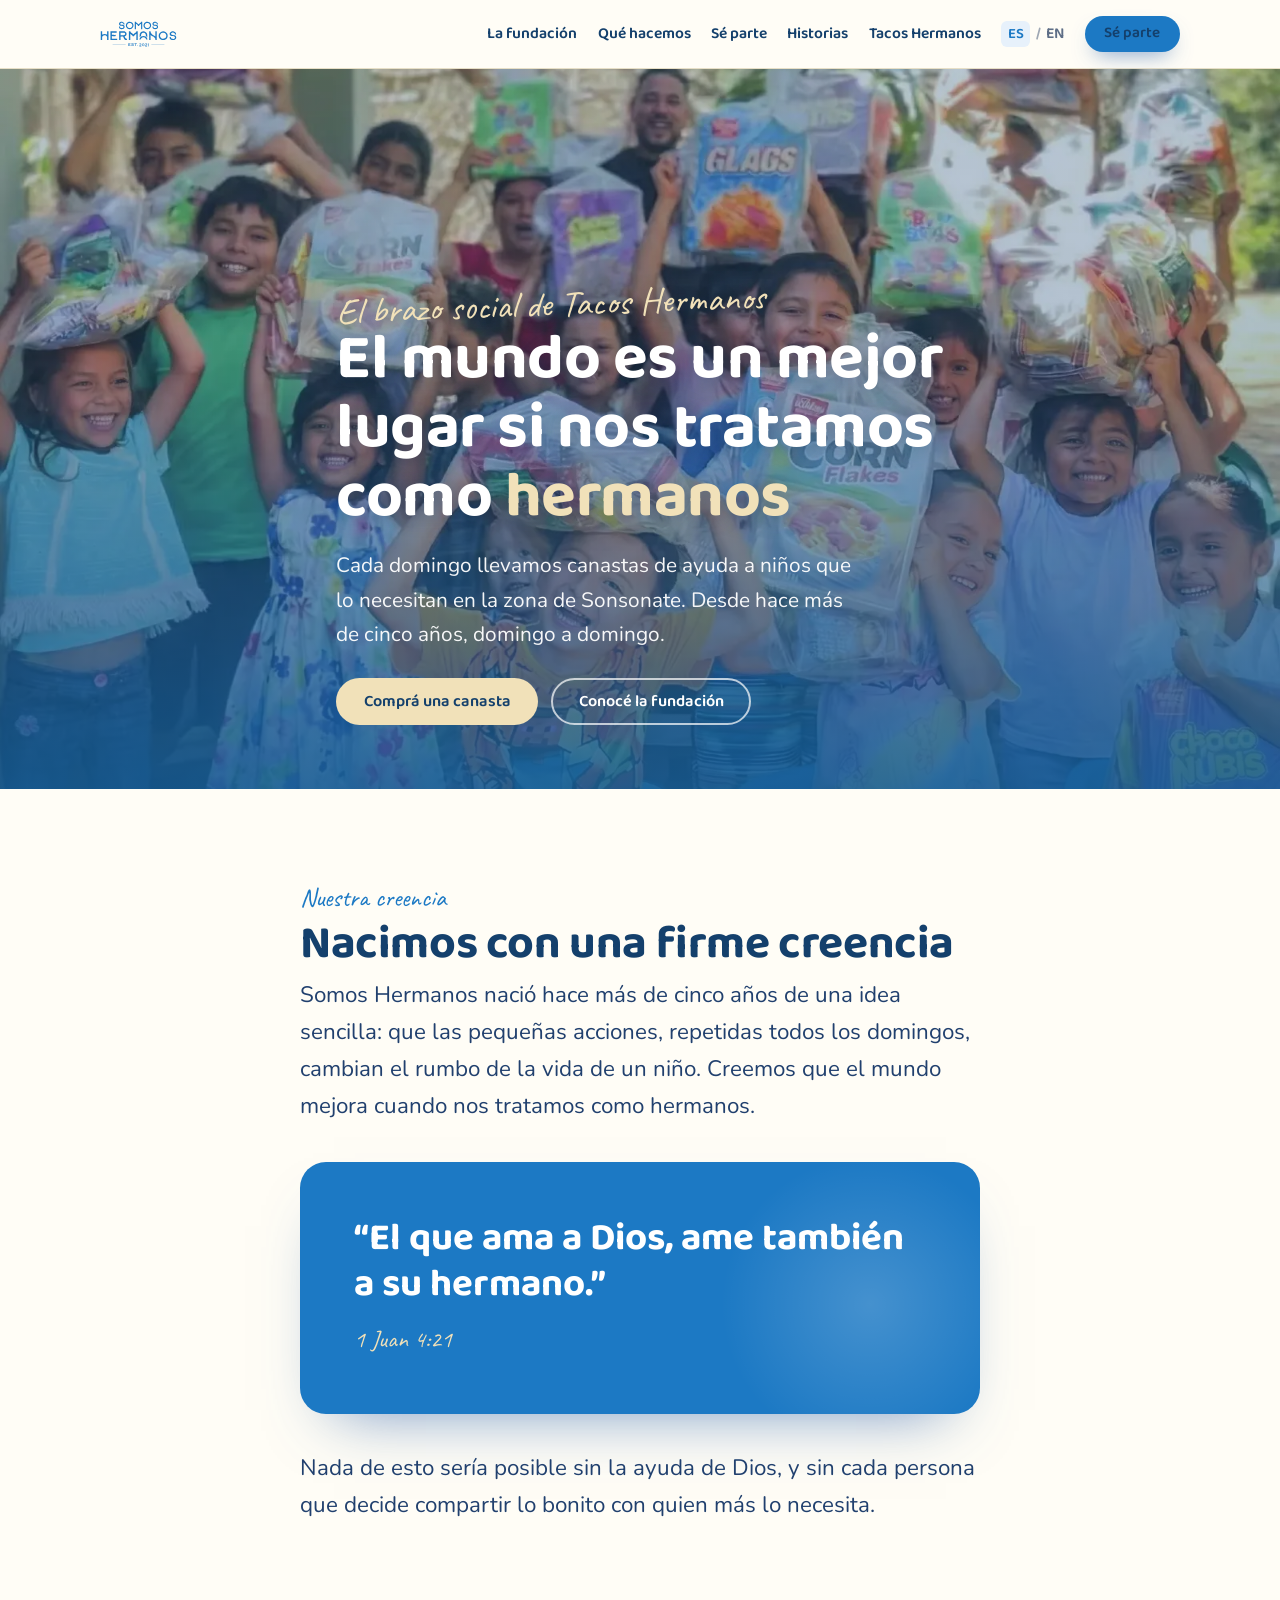
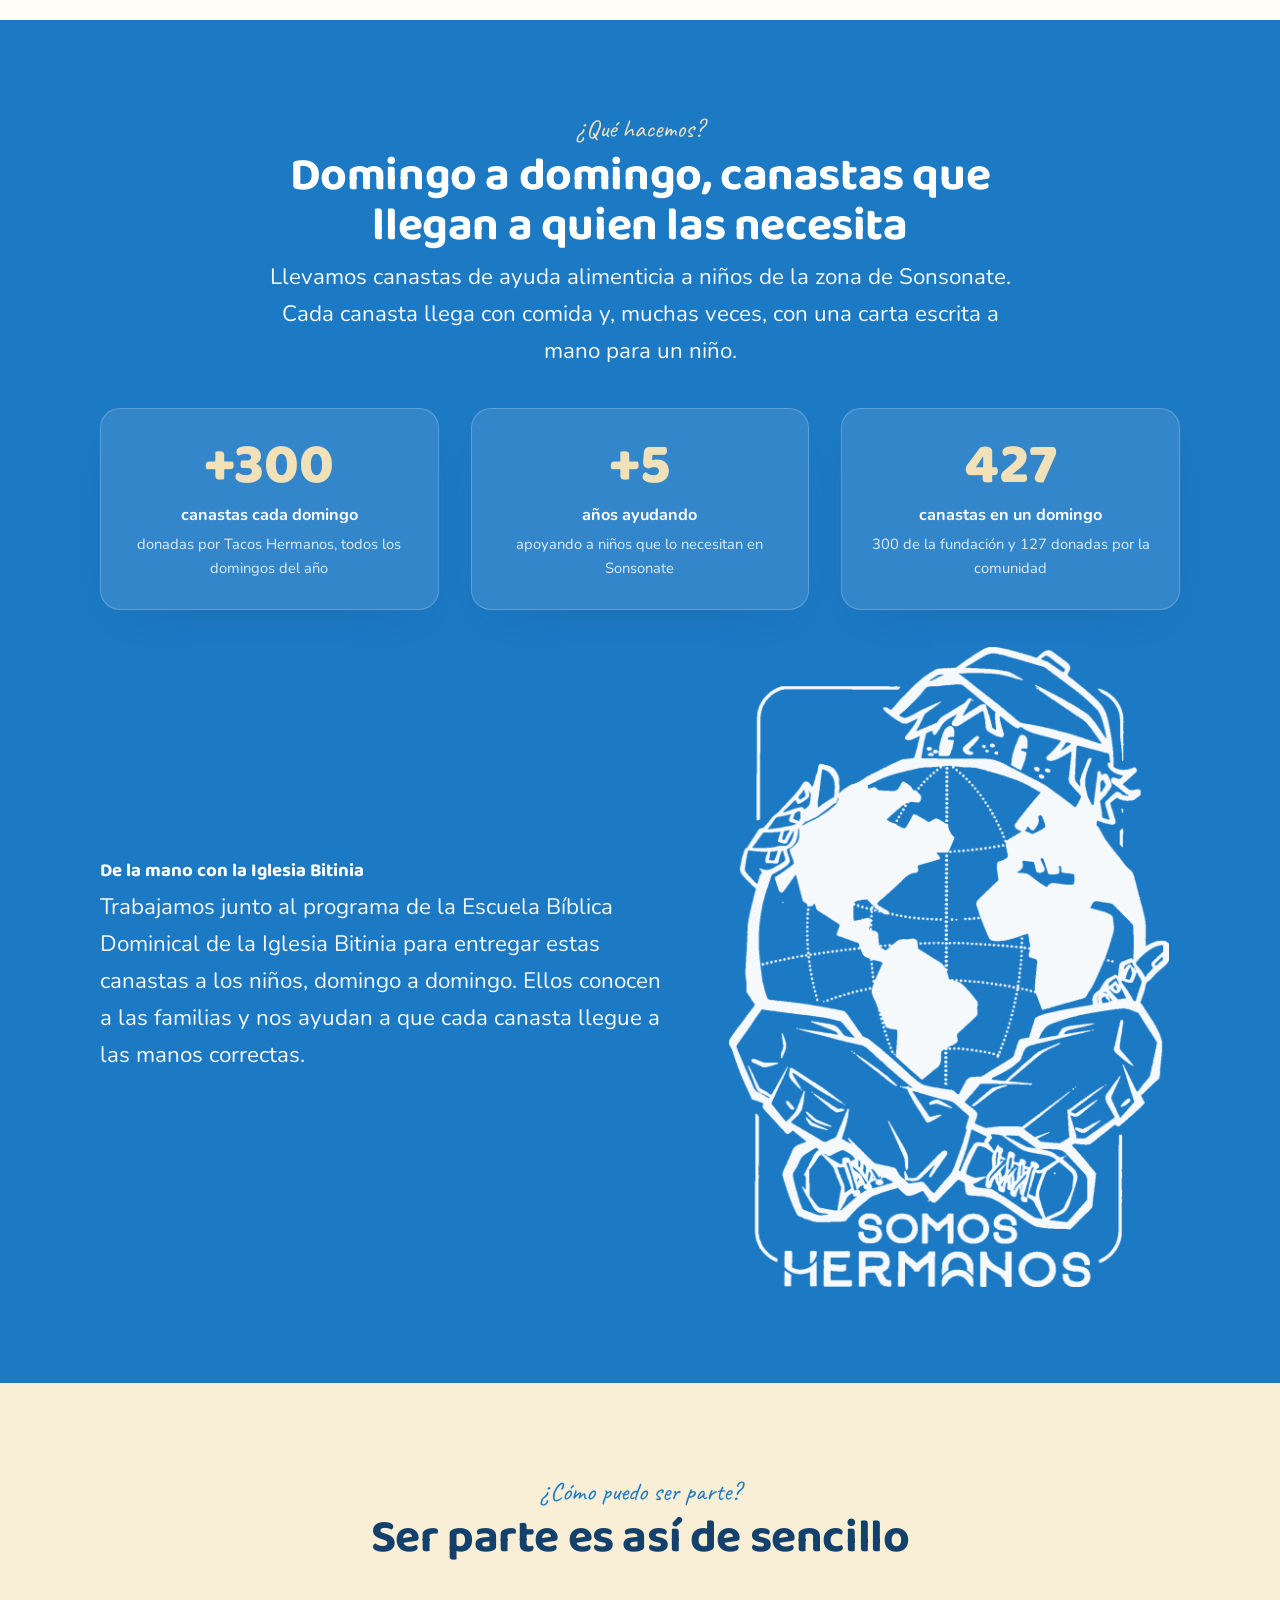
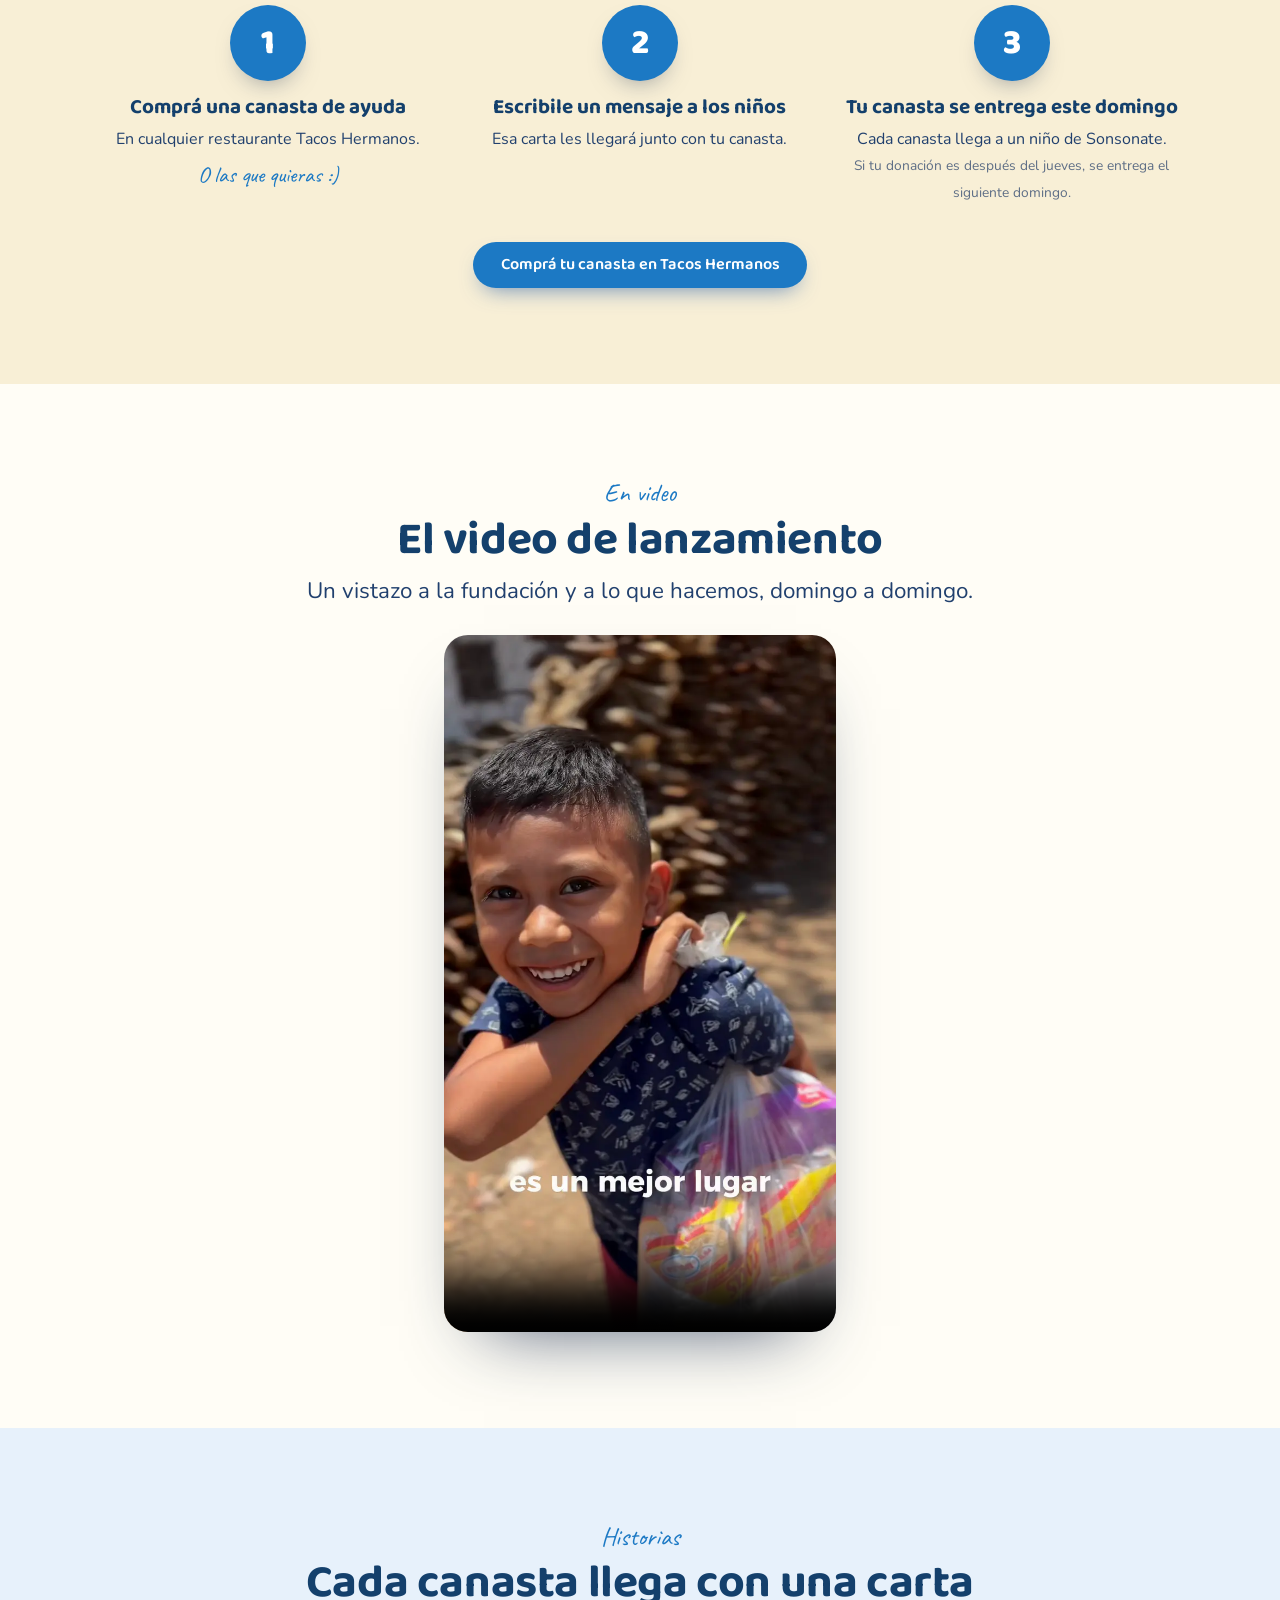
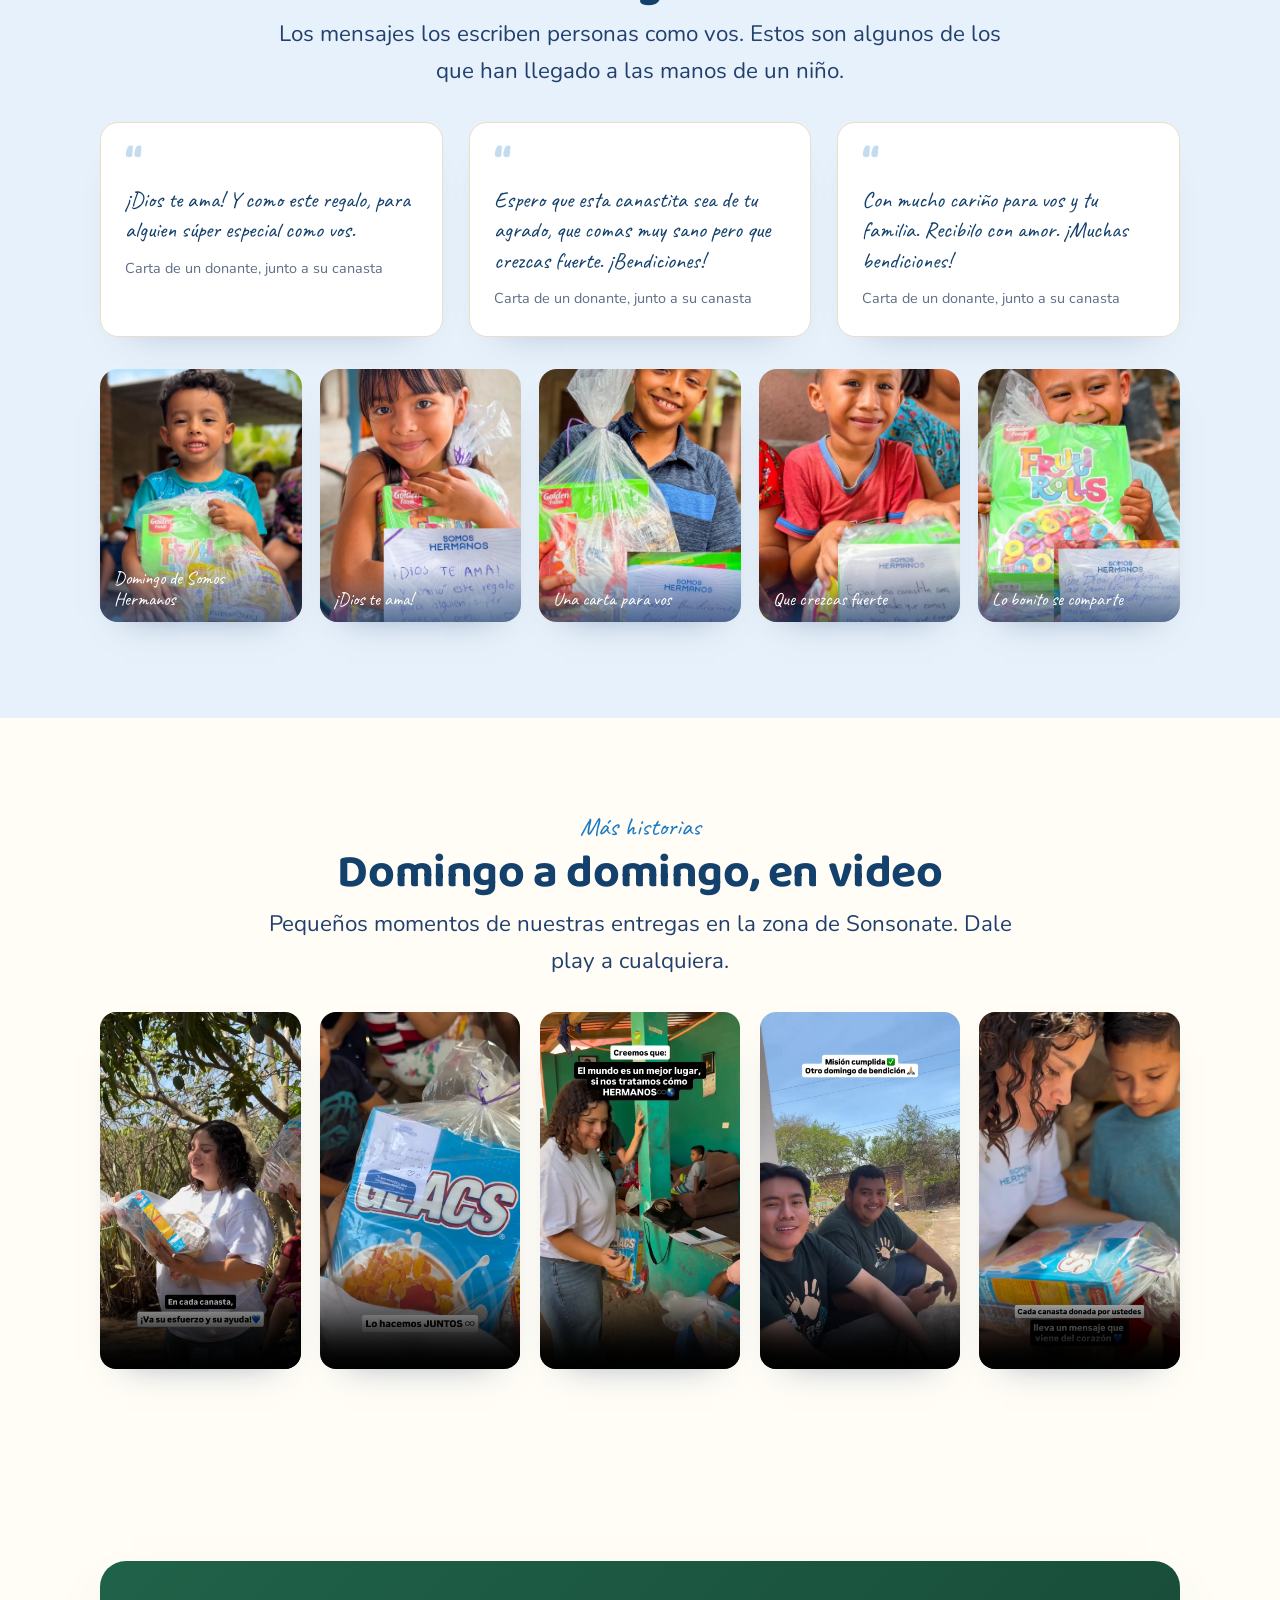
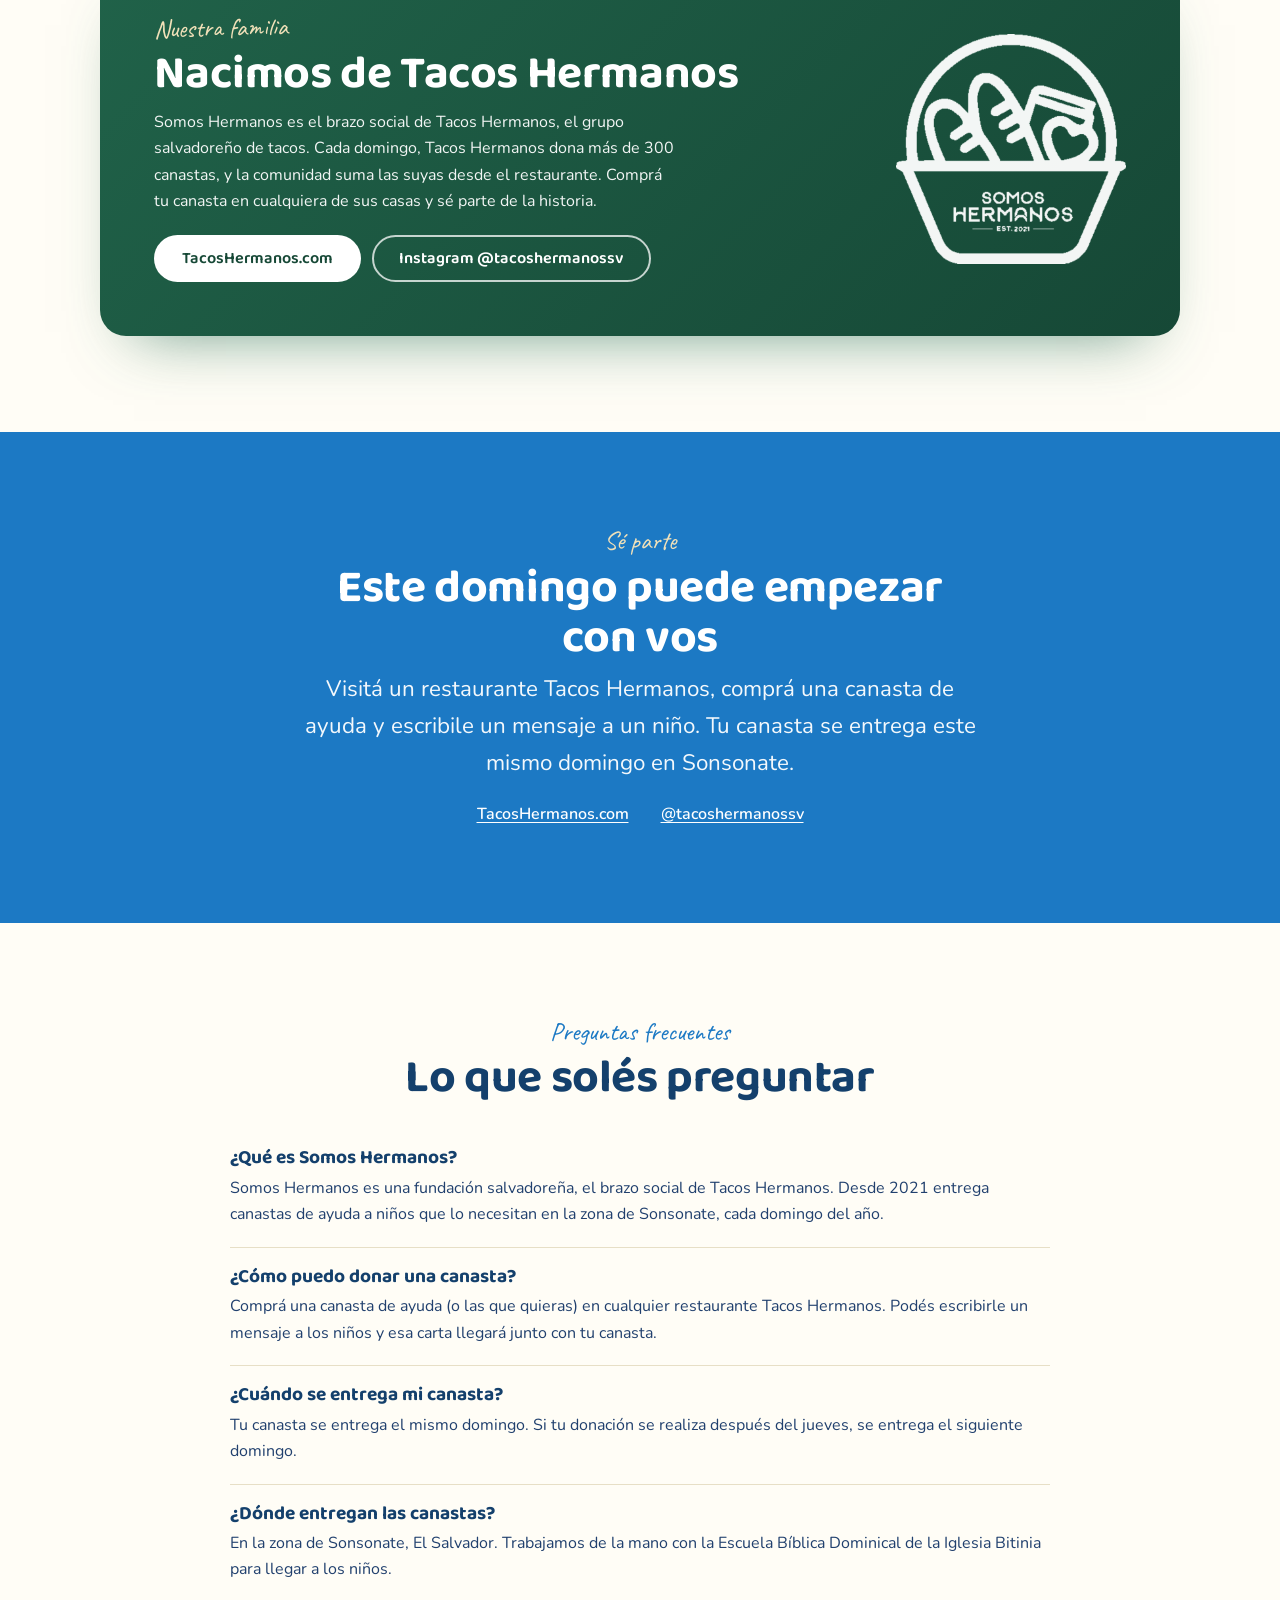
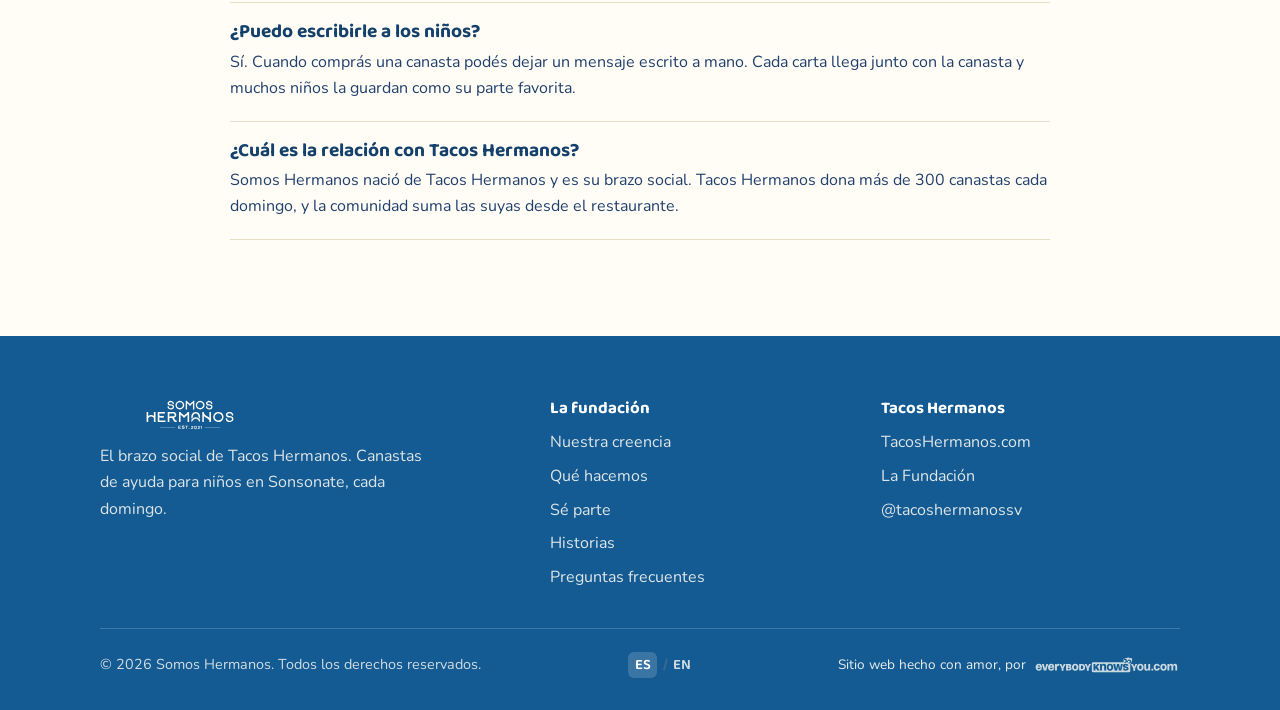
==== commit a9bddd51: "Apply official brand book: H-monogram favicon, brand-cover social image, exact palette - Favicon is " ====
--- a/index.html
+++ b/index.html
@@ -32,7 +32,7 @@
 
   <meta name="robots" content="index, follow, max-image-preview:large, max-snippet:-1, max-video-preview:-1">
   <meta name="author" content="Somos Hermanos">
-  <meta name="theme-color" content="#3D79C6">
+  <meta name="theme-color" content="#1C79C4">
   <meta name="geo.region" content="SV">
   <meta name="geo.placename" content="Sonsonate, El Salvador">
   <meta http-equiv="content-language" content="es">
--- a/assets/css/tokens.css
+++ b/assets/css/tokens.css
@@ -2,15 +2,15 @@
    Somos Hermanos, el brazo social de Tacos Hermanos. Palette sampled from the
    brand stand ("Stand Somos Hermanos 23 marzo", curvas), not guessed. */
 :root{
-  /* Brand palette */
-  --blue:        #3D79C6;   /* primary brand blue (logo, headings, buttons) */
-  --blue-deep:   #2E63AB;   /* darker blue: hovers, dark bands, footer */
-  --blue-ink:    #21406E;   /* deep blue used for body text on light */
-  --blue-soft:   #EAF1FA;   /* very light blue tint for cards / alt sections */
-  --cream:       #EFDD9F;   /* brand cream / secondary */
-  --cream-soft:  #F7EDCB;   /* lifted cream for soft bands */
-  --green:       #2D8769;   /* Tacos Hermanos green (used only in that section) */
-  --green-deep:  #266E54;
+  /* Brand palette (official, from the Somos Hermanos brand book) */
+  --blue:        #1C79C4;   /* "Hermanos" primary brand blue (logo, headings, buttons) */
+  --blue-deep:   #155B93;   /* "Gratitud" deeper blue: hovers, dark bands, footer */
+  --blue-ink:    #14406C;   /* deep blue used for body text on light */
+  --blue-soft:   #E7F1FB;   /* very light blue tint for cards / alt sections */
+  --cream:       #F1E1B9;   /* "Fe" brand cream / secondary */
+  --cream-soft:  #F8EFD6;   /* lifted cream for soft bands */
+  --green:       #206249;   /* "Dar" green (Tacos Hermanos section) */
+  --green-deep:  #164836;
 
   /* Site-level roles */
   --bg:        #FFFDF6;   /* warm near-white page background */
--- a/assets/css/styles.css
+++ b/assets/css/styles.css
@@ -67,7 +67,7 @@
 .hero__media{position:absolute;inset:0;z-index:-2}
 .hero__media img{width:100%;height:100%;object-fit:cover}
 .hero::after{content:"";position:absolute;inset:0;z-index:-1;
-  background:linear-gradient(180deg,rgba(33,64,110,.28) 0%,rgba(33,64,110,.30) 40%,rgba(46,99,171,.86) 100%)}
+  background:linear-gradient(180deg,rgba(20,64,108,.30) 0%,rgba(20,64,108,.32) 40%,rgba(21,91,147,.88) 100%)}
 .hero__inner{padding:clamp(2rem,7vw,5rem) 0 clamp(2.2rem,6vw,4rem)}
 .hero .eyebrow{font-family:var(--font-hand);font-size:clamp(1.5rem,4.5vw,2.3rem);color:var(--cream);
   line-height:1;display:block;margin-bottom:.3rem;transform:rotate(-2deg);text-shadow:0 2px 14px rgba(20,40,75,.55)}
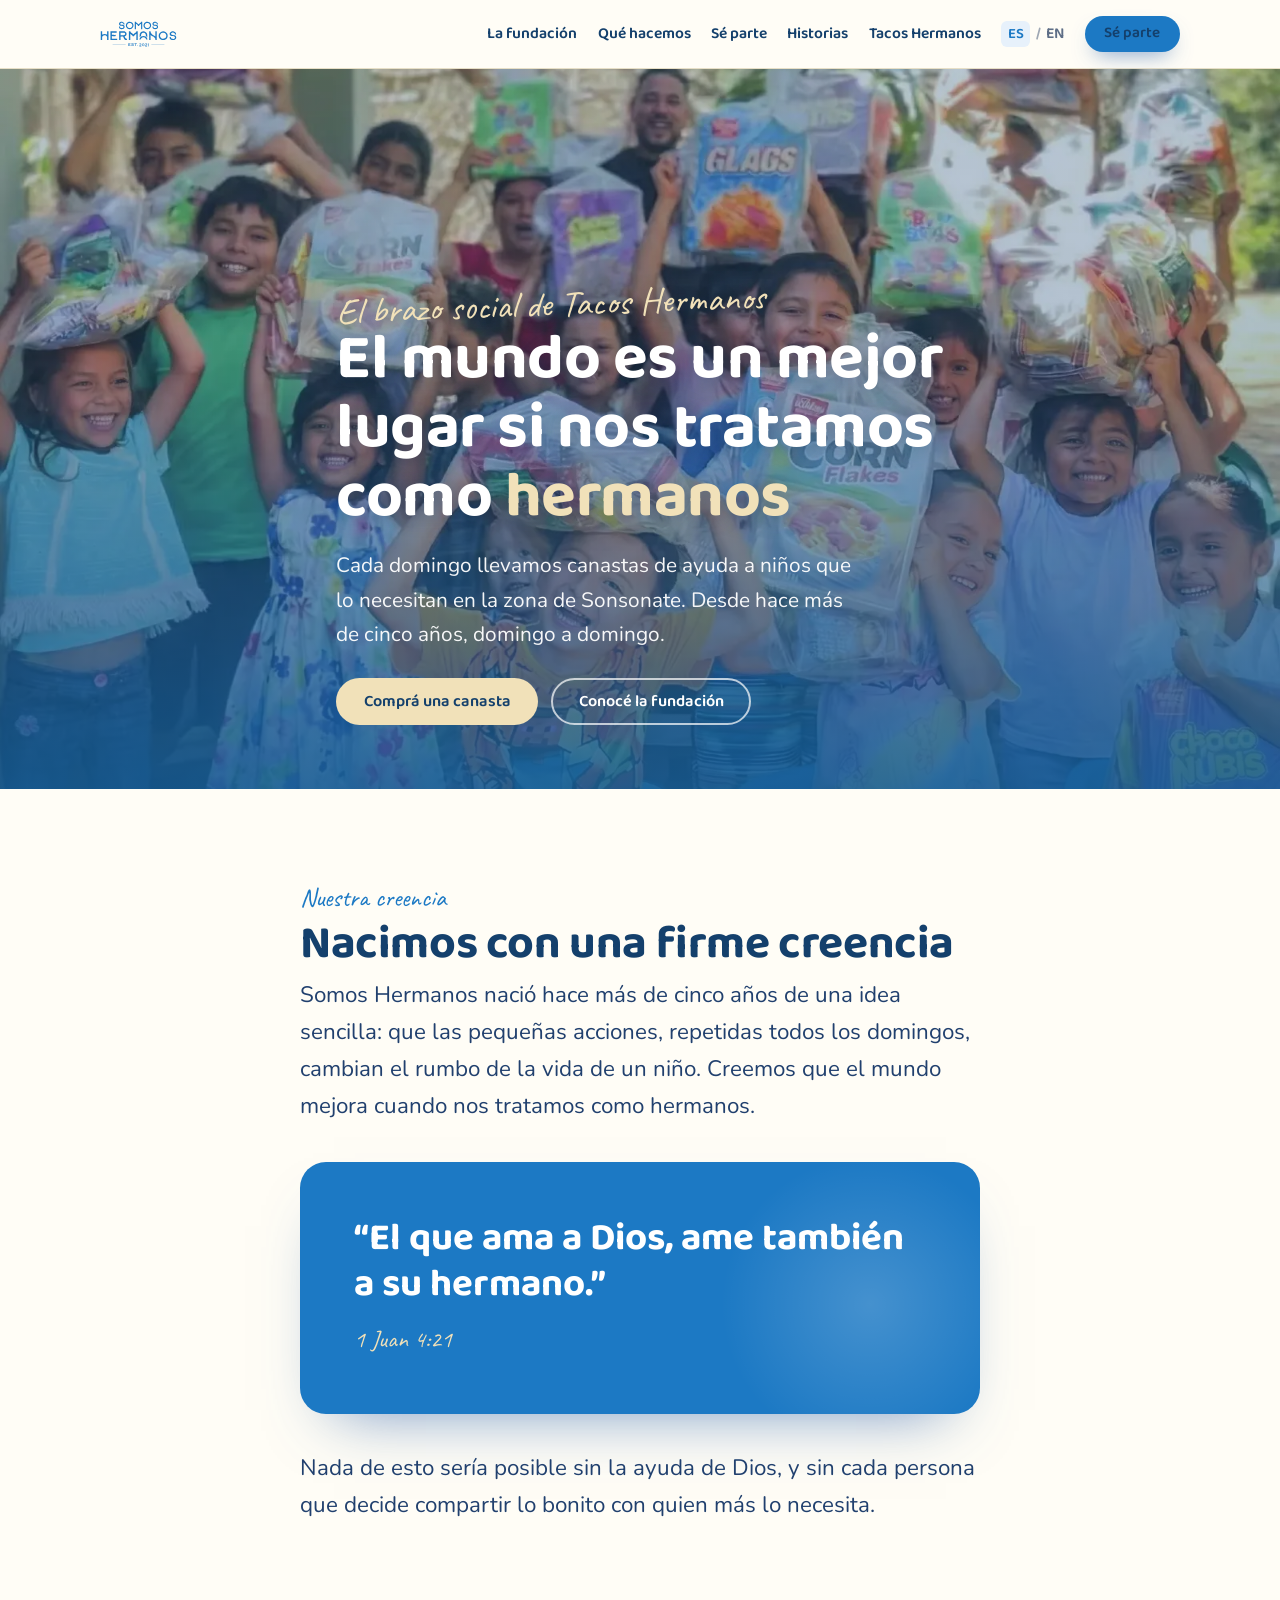
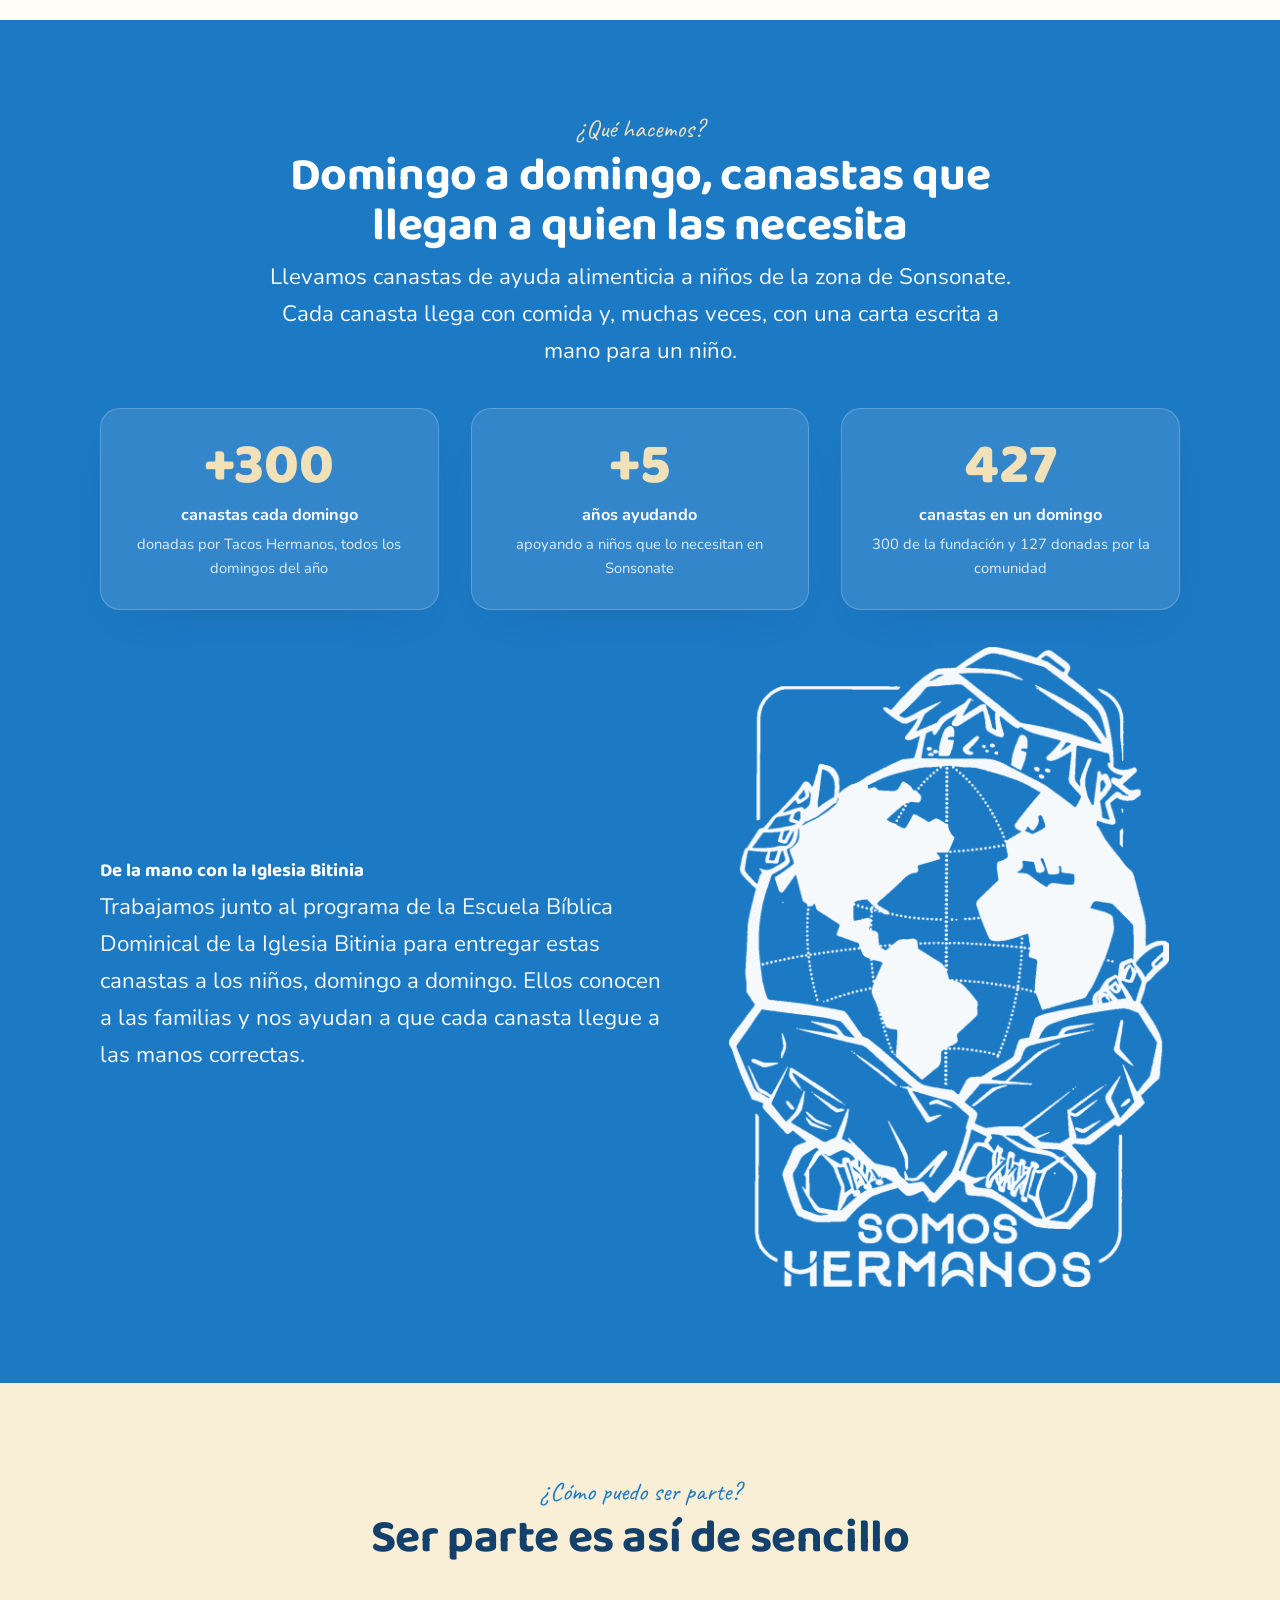
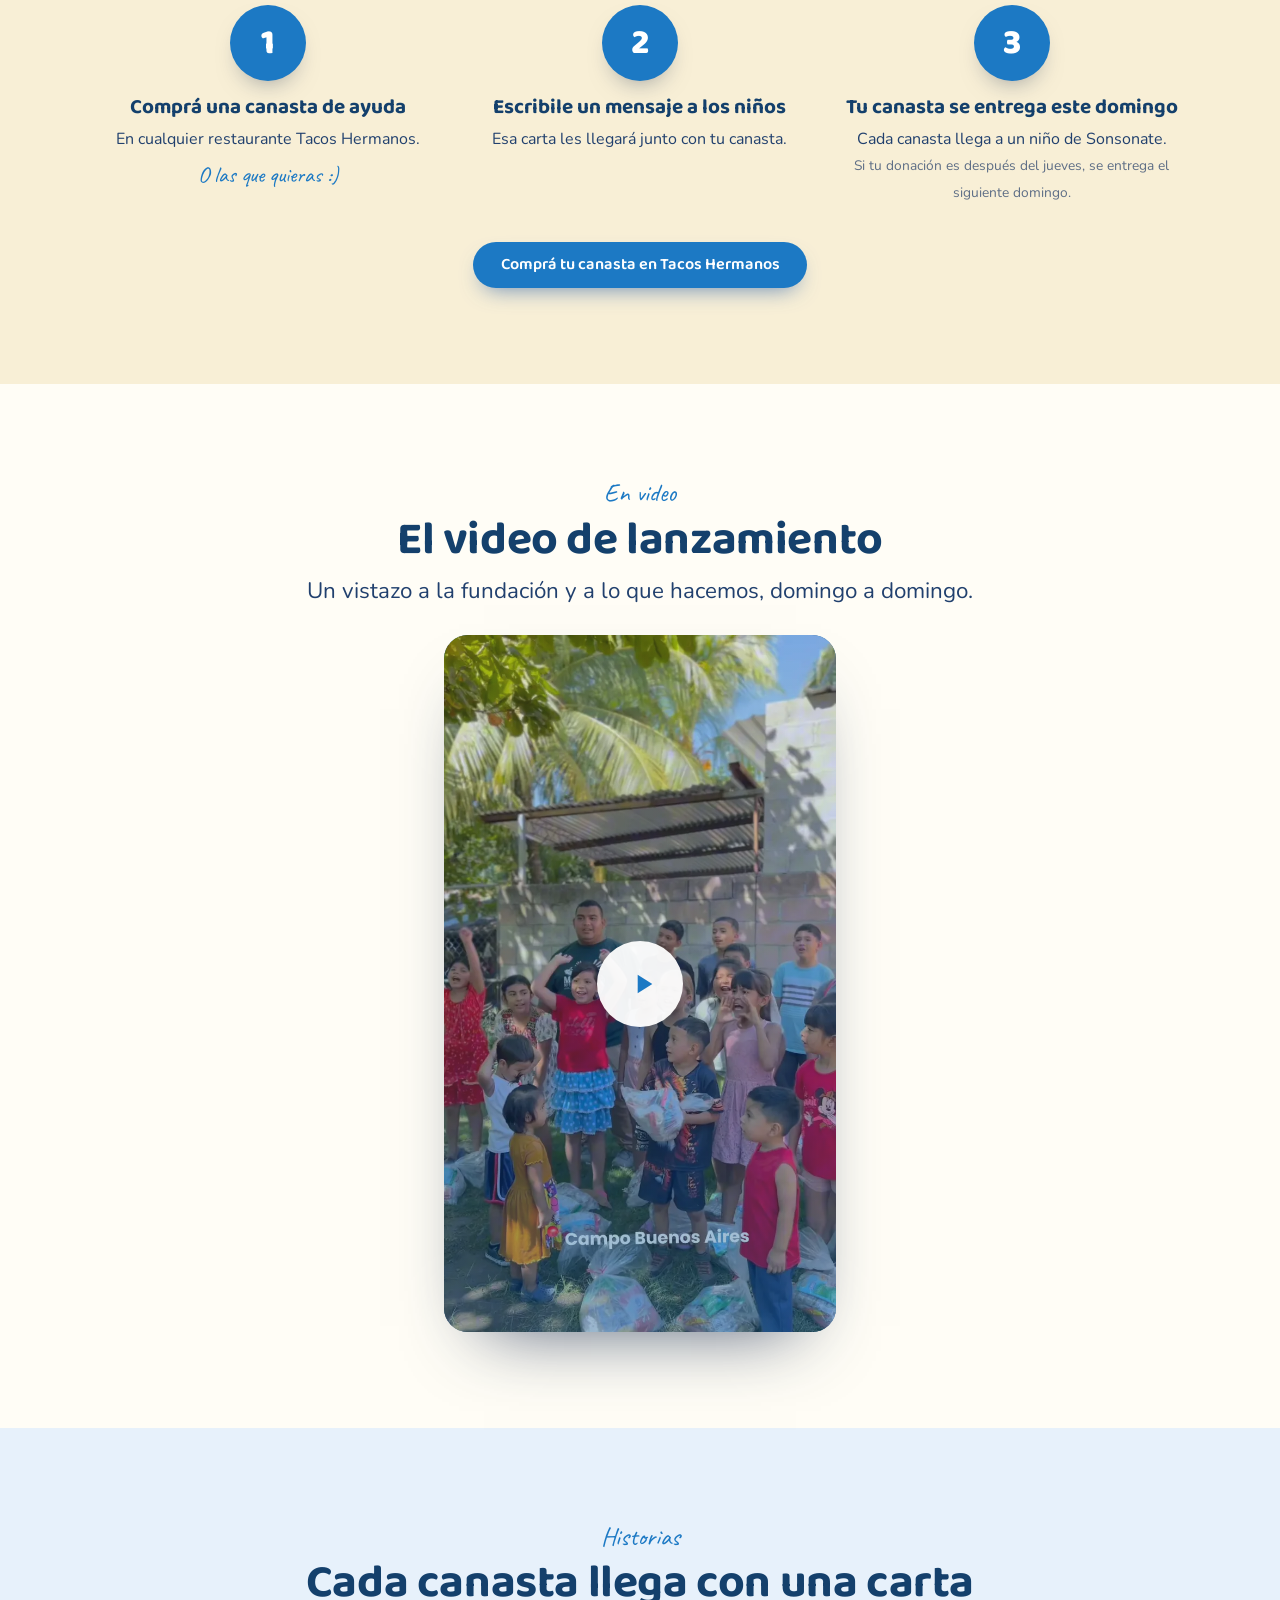
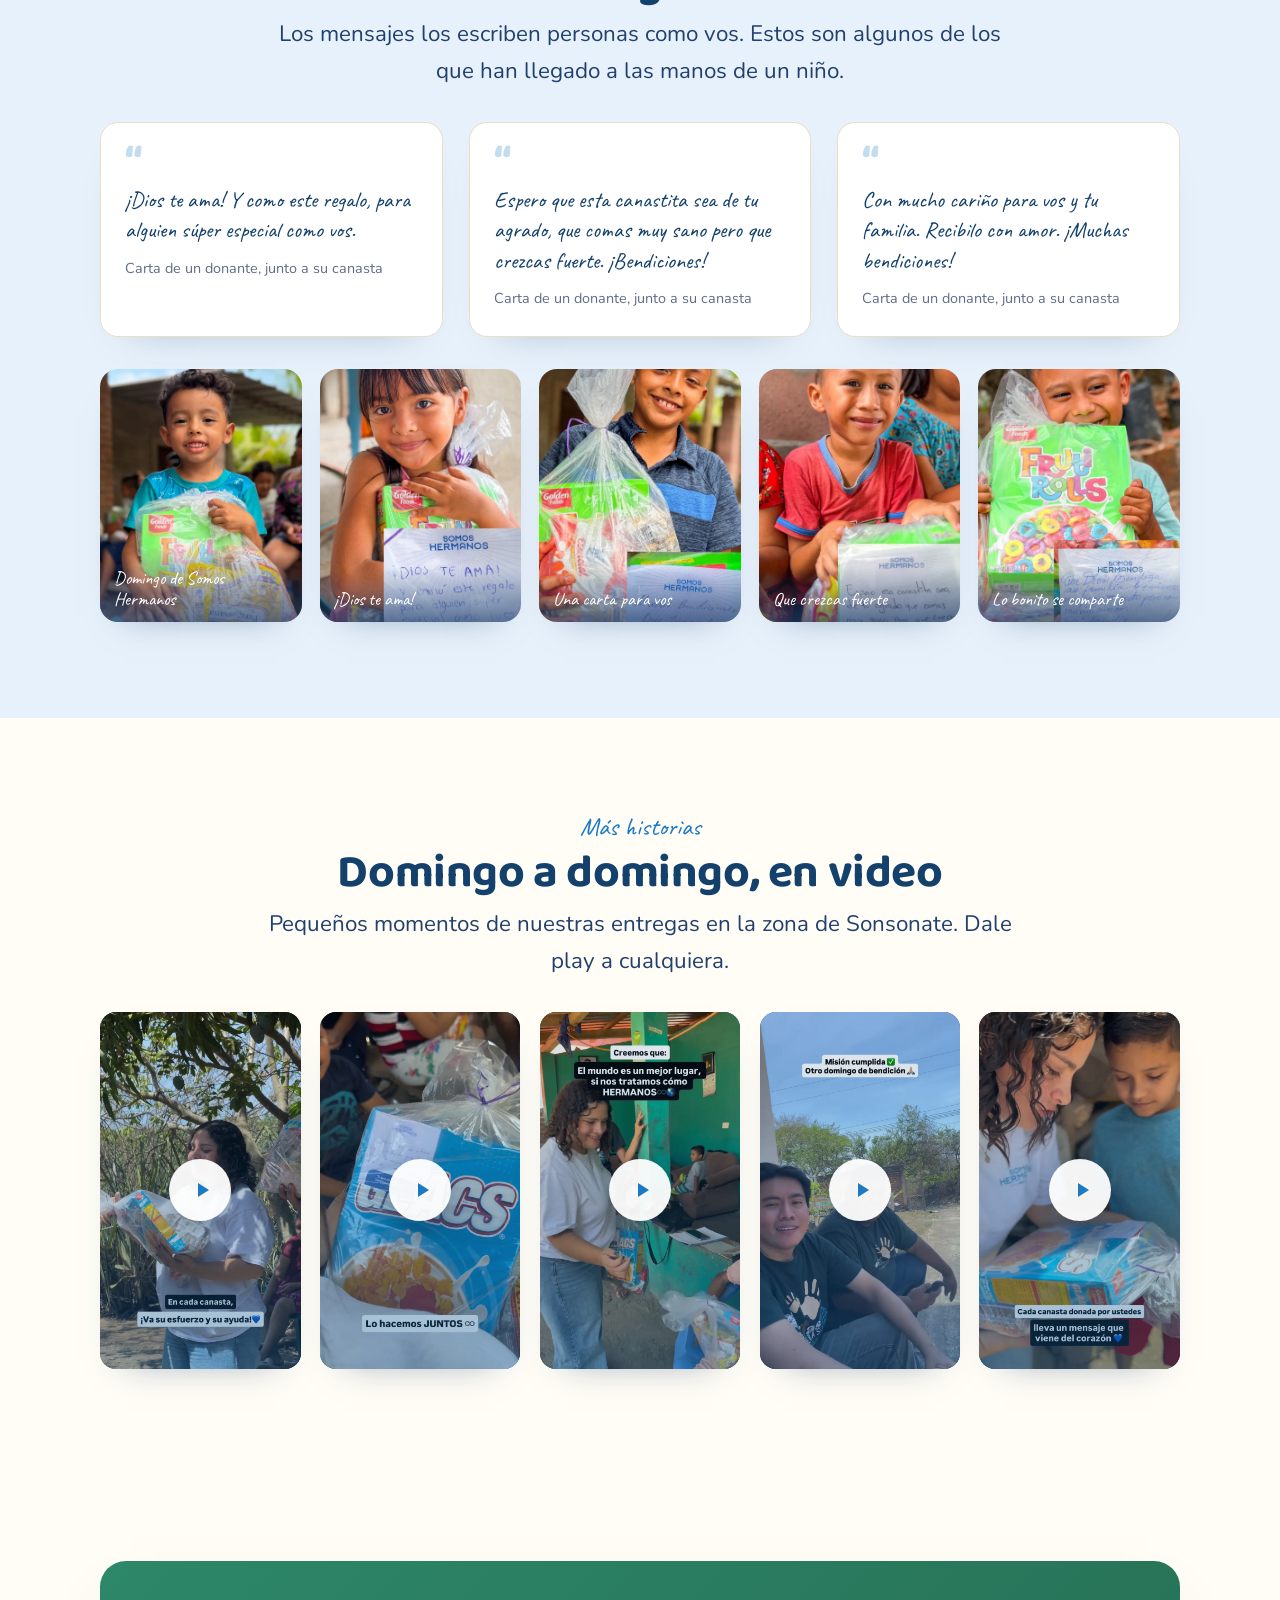
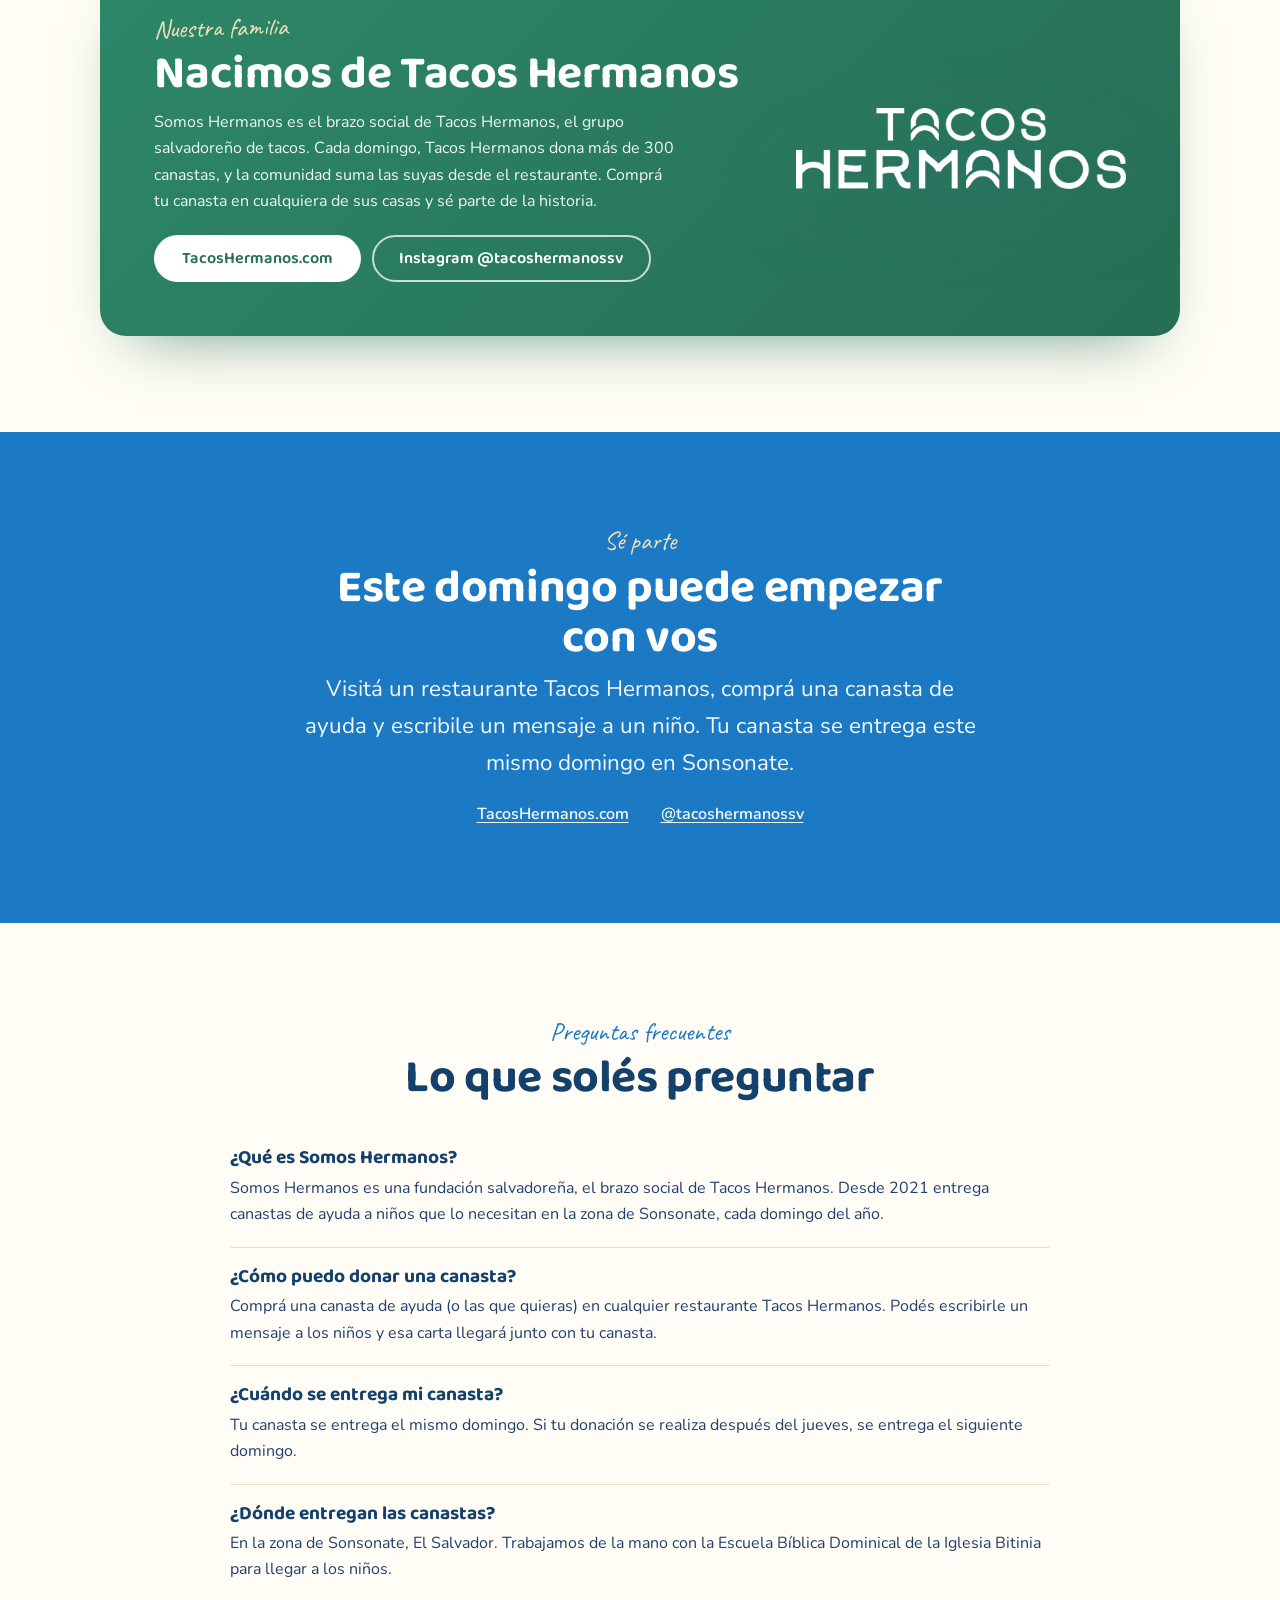
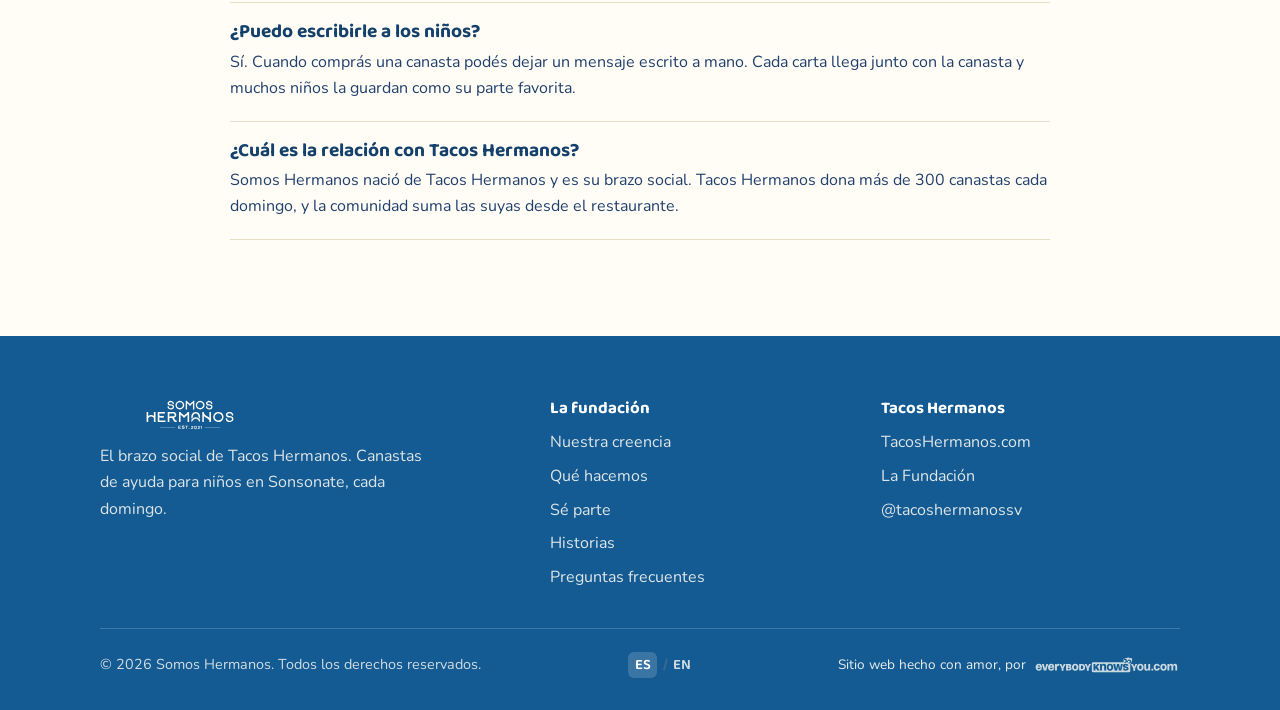
==== commit 7126c6ee: "Video posters with click-to-load play button, Tacos Hermanos logo + brand green - Launch video and s" ====
--- a/index.html
+++ b/index.html
@@ -229,12 +229,16 @@
     </div>
     <div class="wrap reveal mt-3">
       <div class="vplayer">
-        <video class="vplayer__el" controls preload="none" playsinline
-          poster="assets/images/video/poster-lanzamiento-somos-hermanos-somoshermanos.ong.webp"
-          aria-label="Video de lanzamiento de la fundación Somos Hermanos">
-          <source src="assets/video/video-lanzamiento-somos-hermanos-somoshermanos.ong.mp4" type="video/mp4">
-          Tu navegador no puede reproducir este video.
-        </video>
+        <div class="vfacade">
+          <video preload="none" playsinline
+            poster="assets/images/video/poster-lanzamiento-somos-hermanos-somoshermanos.ong.webp">
+            <source src="assets/video/video-lanzamiento-somos-hermanos-somoshermanos.ong.mp4" type="video/mp4">
+            Tu navegador no puede reproducir este video.
+          </video>
+          <button class="vfacade__play" type="button" aria-label="Reproducir el video de lanzamiento">
+            <span class="vfacade__disc"><svg viewBox="0 0 24 24" fill="currentColor" aria-hidden="true"><path d="M8 5v14l11-7z"/></svg></span>
+          </button>
+        </div>
       </div>
     </div>
   </section>
@@ -285,11 +289,11 @@
         <p class="lead reveal mt-1">Pequeños momentos de nuestras entregas en la zona de Sonsonate. Dale play a cualquiera.</p>
       </div>
       <div class="vwall">
-        <video class="vcard reveal" controls preload="none" playsinline poster="assets/images/video/poster-historia-domingo-1-somos-hermanos-somoshermanos.ong.webp" aria-label="Historia de una entrega de Somos Hermanos"><source src="assets/video/historia-domingo-1-somos-hermanos-somoshermanos.ong.mp4" type="video/mp4">Tu navegador no puede reproducir este video.</video>
-        <video class="vcard reveal" controls preload="none" playsinline poster="assets/images/video/poster-historia-domingo-2-somos-hermanos-somoshermanos.ong.webp" aria-label="Historia de una entrega de Somos Hermanos"><source src="assets/video/historia-domingo-2-somos-hermanos-somoshermanos.ong.mp4" type="video/mp4">Tu navegador no puede reproducir este video.</video>
-        <video class="vcard reveal" controls preload="none" playsinline poster="assets/images/video/poster-historia-domingo-3-somos-hermanos-somoshermanos.ong.webp" aria-label="Historia de una entrega de Somos Hermanos"><source src="assets/video/historia-domingo-3-somos-hermanos-somoshermanos.ong.mp4" type="video/mp4">Tu navegador no puede reproducir este video.</video>
-        <video class="vcard reveal" controls preload="none" playsinline poster="assets/images/video/poster-historia-domingo-4-somos-hermanos-somoshermanos.ong.webp" aria-label="Historia de una entrega de Somos Hermanos"><source src="assets/video/historia-domingo-4-somos-hermanos-somoshermanos.ong.mp4" type="video/mp4">Tu navegador no puede reproducir este video.</video>
-        <video class="vcard reveal" controls preload="none" playsinline poster="assets/images/video/poster-historia-domingo-5-somos-hermanos-somoshermanos.ong.webp" aria-label="Historia de una entrega de Somos Hermanos"><source src="assets/video/historia-domingo-5-somos-hermanos-somoshermanos.ong.mp4" type="video/mp4">Tu navegador no puede reproducir este video.</video>
+        <div class="vcard vfacade reveal"><video preload="none" playsinline poster="assets/images/video/poster-historia-domingo-1-somos-hermanos-somoshermanos.ong.webp"><source src="assets/video/historia-domingo-1-somos-hermanos-somoshermanos.ong.mp4" type="video/mp4">Tu navegador no puede reproducir este video.</video><button class="vfacade__play" type="button" aria-label="Reproducir historia"><span class="vfacade__disc"><svg viewBox="0 0 24 24" fill="currentColor" aria-hidden="true"><path d="M8 5v14l11-7z"/></svg></span></button></div>
+        <div class="vcard vfacade reveal"><video preload="none" playsinline poster="assets/images/video/poster-historia-domingo-2-somos-hermanos-somoshermanos.ong.webp"><source src="assets/video/historia-domingo-2-somos-hermanos-somoshermanos.ong.mp4" type="video/mp4">Tu navegador no puede reproducir este video.</video><button class="vfacade__play" type="button" aria-label="Reproducir historia"><span class="vfacade__disc"><svg viewBox="0 0 24 24" fill="currentColor" aria-hidden="true"><path d="M8 5v14l11-7z"/></svg></span></button></div>
+        <div class="vcard vfacade reveal"><video preload="none" playsinline poster="assets/images/video/poster-historia-domingo-3-somos-hermanos-somoshermanos.ong.webp"><source src="assets/video/historia-domingo-3-somos-hermanos-somoshermanos.ong.mp4" type="video/mp4">Tu navegador no puede reproducir este video.</video><button class="vfacade__play" type="button" aria-label="Reproducir historia"><span class="vfacade__disc"><svg viewBox="0 0 24 24" fill="currentColor" aria-hidden="true"><path d="M8 5v14l11-7z"/></svg></span></button></div>
+        <div class="vcard vfacade reveal"><video preload="none" playsinline poster="assets/images/video/poster-historia-domingo-4-somos-hermanos-somoshermanos.ong.webp"><source src="assets/video/historia-domingo-4-somos-hermanos-somoshermanos.ong.mp4" type="video/mp4">Tu navegador no puede reproducir este video.</video><button class="vfacade__play" type="button" aria-label="Reproducir historia"><span class="vfacade__disc"><svg viewBox="0 0 24 24" fill="currentColor" aria-hidden="true"><path d="M8 5v14l11-7z"/></svg></span></button></div>
+        <div class="vcard vfacade reveal"><video preload="none" playsinline poster="assets/images/video/poster-historia-domingo-5-somos-hermanos-somoshermanos.ong.webp"><source src="assets/video/historia-domingo-5-somos-hermanos-somoshermanos.ong.mp4" type="video/mp4">Tu navegador no puede reproducir este video.</video><button class="vfacade__play" type="button" aria-label="Reproducir historia"><span class="vfacade__disc"><svg viewBox="0 0 24 24" fill="currentColor" aria-hidden="true"><path d="M8 5v14l11-7z"/></svg></span></button></div>
       </div>
     </div>
   </section>
@@ -308,7 +312,7 @@
           </div>
         </div>
         <div class="split__art">
-          <img src="assets/images/logos/isotipo-canasta-somos-hermanos-somoshermanos.ong.webp" alt="Emblema de la canasta de Somos Hermanos" width="230" height="230" loading="lazy" style="filter:brightness(0) invert(1);opacity:.95">
+          <img src="assets/images/logos/logo-tacos-hermanos-blanco-somoshermanos.ong.webp" alt="Logo de Tacos Hermanos" width="330" height="81" loading="lazy" style="max-width:330px;width:100%">
         </div>
       </div>
     </div>
--- a/assets/css/tokens.css
+++ b/assets/css/tokens.css
@@ -9,8 +9,8 @@
   --blue-soft:   #E7F1FB;   /* very light blue tint for cards / alt sections */
   --cream:       #F1E1B9;   /* "Fe" brand cream / secondary */
   --cream-soft:  #F8EFD6;   /* lifted cream for soft bands */
-  --green:       #206249;   /* "Dar" green (Tacos Hermanos section) */
-  --green-deep:  #164836;
+  --green:       #2D8769;   /* Tacos Hermanos "verde hermano" (their brand green) */
+  --green-deep:  #266E54;   /* Tacos Hermanos "verde hondo", their footer colour */
 
   /* Site-level roles */
   --bg:        #FFFDF6;   /* warm near-white page background */
--- a/assets/css/styles.css
+++ b/assets/css/styles.css
@@ -163,15 +163,27 @@
 .video__play .ico svg{width:34px;height:34px;color:var(--blue);margin-left:5px}
 .video__play span{font-family:var(--font-display);font-weight:600;font-size:1.05rem;max-width:30ch}
 
-/* ---------- self-hosted vertical video ---------- */
+/* ---------- self-hosted vertical video (click-to-load facade) ---------- */
+.vfacade{position:relative;display:block;overflow:hidden;background:var(--blue-deep)}
+.vfacade > video{display:block;width:100%;height:100%;object-fit:cover}
+.vfacade__play{position:absolute;inset:0;display:flex;align-items:center;justify-content:center;border:0;padding:0;
+  cursor:pointer;background:linear-gradient(rgba(20,64,108,.10),rgba(21,91,147,.42));transition:background .25s ease}
+.vfacade__play:hover{background:linear-gradient(rgba(20,64,108,.18),rgba(21,91,147,.56))}
+.vfacade__disc{width:86px;height:86px;border-radius:50%;background:rgba(255,255,255,.94);display:flex;align-items:center;
+  justify-content:center;box-shadow:0 14px 32px -8px rgba(20,40,75,.6);transition:transform .2s ease}
+.vfacade__play:hover .vfacade__disc{transform:scale(1.08)}
+.vfacade__disc svg{width:32px;height:32px;color:var(--blue);margin-left:5px}
+.vfacade.is-playing .vfacade__play{display:none}
+
 .vplayer{max-width:392px;margin-inline:auto}
-.vplayer__el{width:100%;aspect-ratio:9/16;border-radius:24px;background:var(--blue-deep);object-fit:cover;
-  display:block;box-shadow:0 34px 70px -40px rgba(20,40,75,.8)}
+.vplayer .vfacade{aspect-ratio:9/16;border-radius:24px;box-shadow:0 34px 70px -40px rgba(20,40,75,.8)}
+
 .vwall{display:grid;grid-template-columns:repeat(2,1fr);gap:clamp(.7rem,1.8vw,1.2rem);margin-top:2rem}
 @media(min-width:720px){.vwall{grid-template-columns:repeat(3,1fr)}}
 @media(min-width:1000px){.vwall{grid-template-columns:repeat(5,1fr)}}
-.vcard{width:100%;aspect-ratio:9/16;border-radius:16px;background:var(--blue-soft);object-fit:cover;display:block;
-  box-shadow:0 18px 34px -26px rgba(33,64,110,.5)}
+.vcard{aspect-ratio:9/16;border-radius:16px;box-shadow:0 18px 34px -26px rgba(33,64,110,.5)}
+.vcard .vfacade__disc{width:62px;height:62px}
+.vcard .vfacade__disc svg{width:24px;height:24px;margin-left:4px}
 
 /* ---------- Tacos Hermanos band ---------- */
 .th-band{background:linear-gradient(135deg,var(--green) 0%,var(--green-deep) 100%);color:#fff;border-radius:26px;
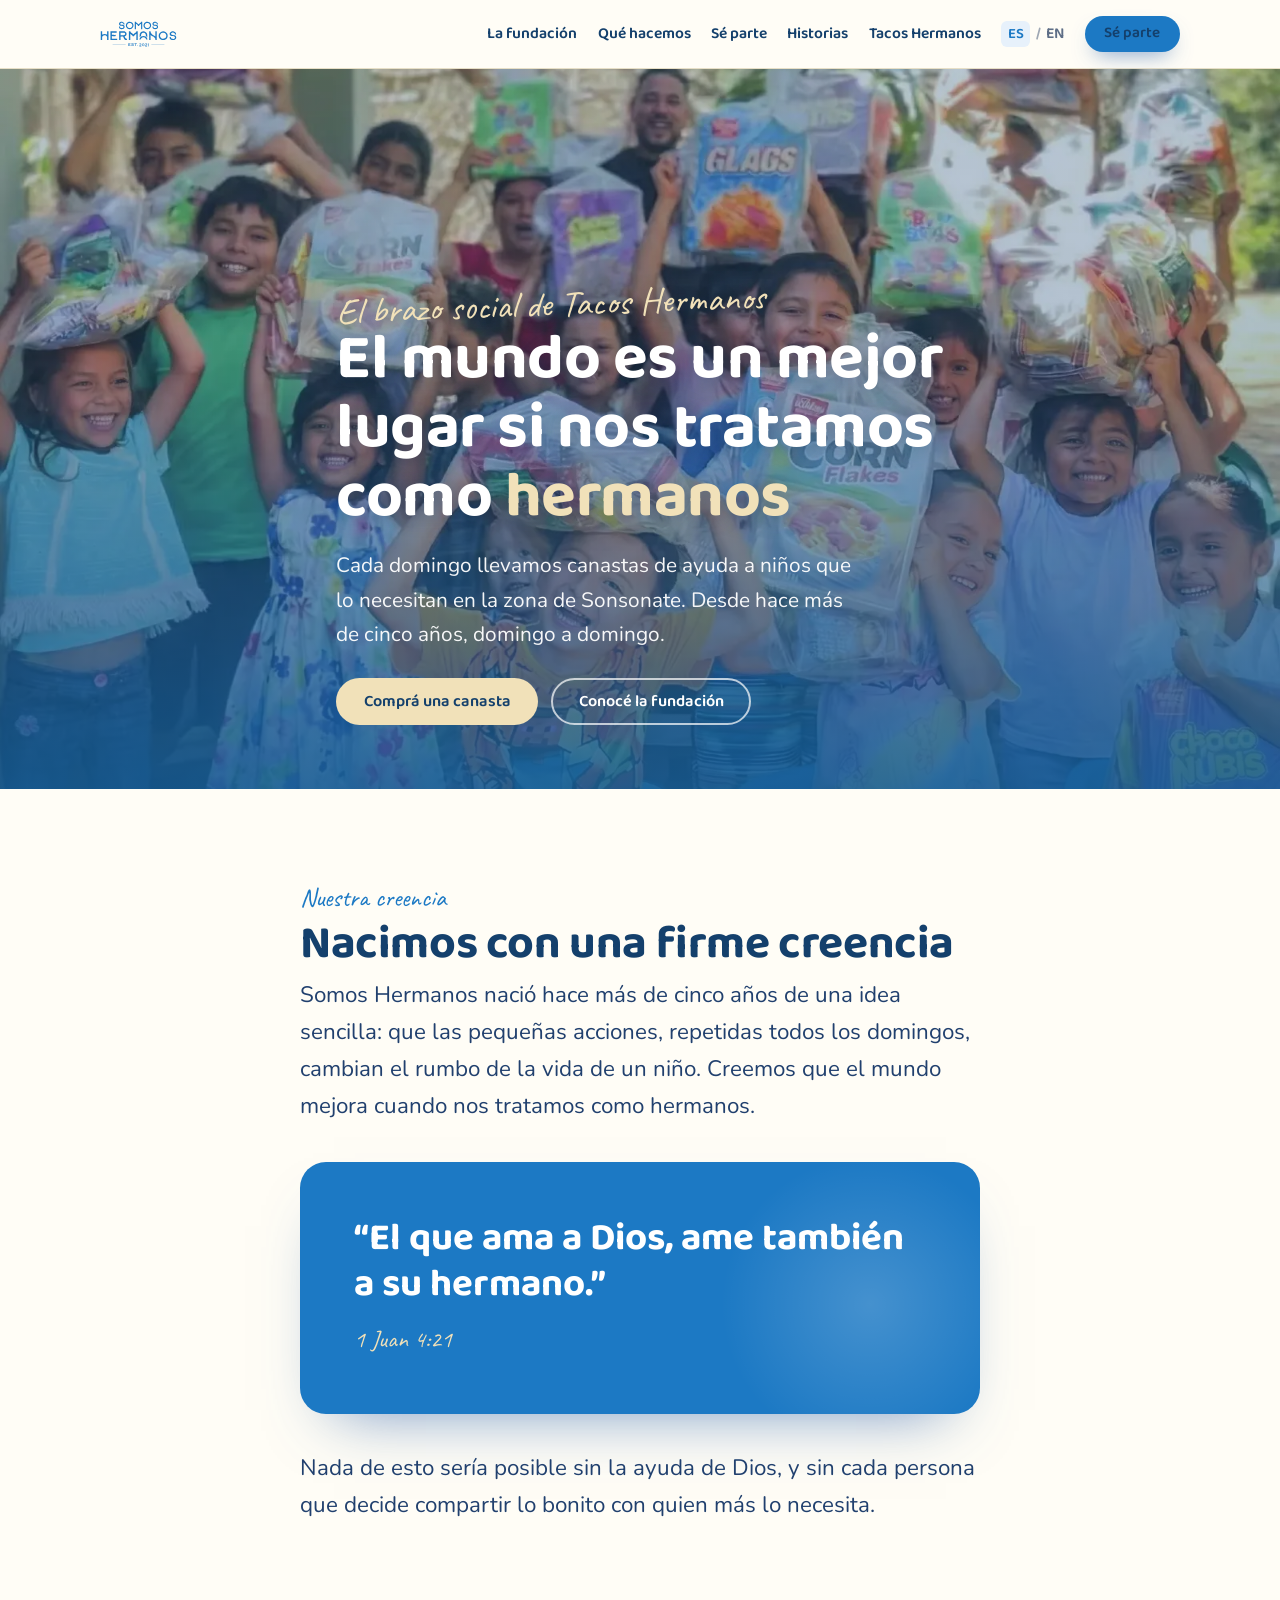
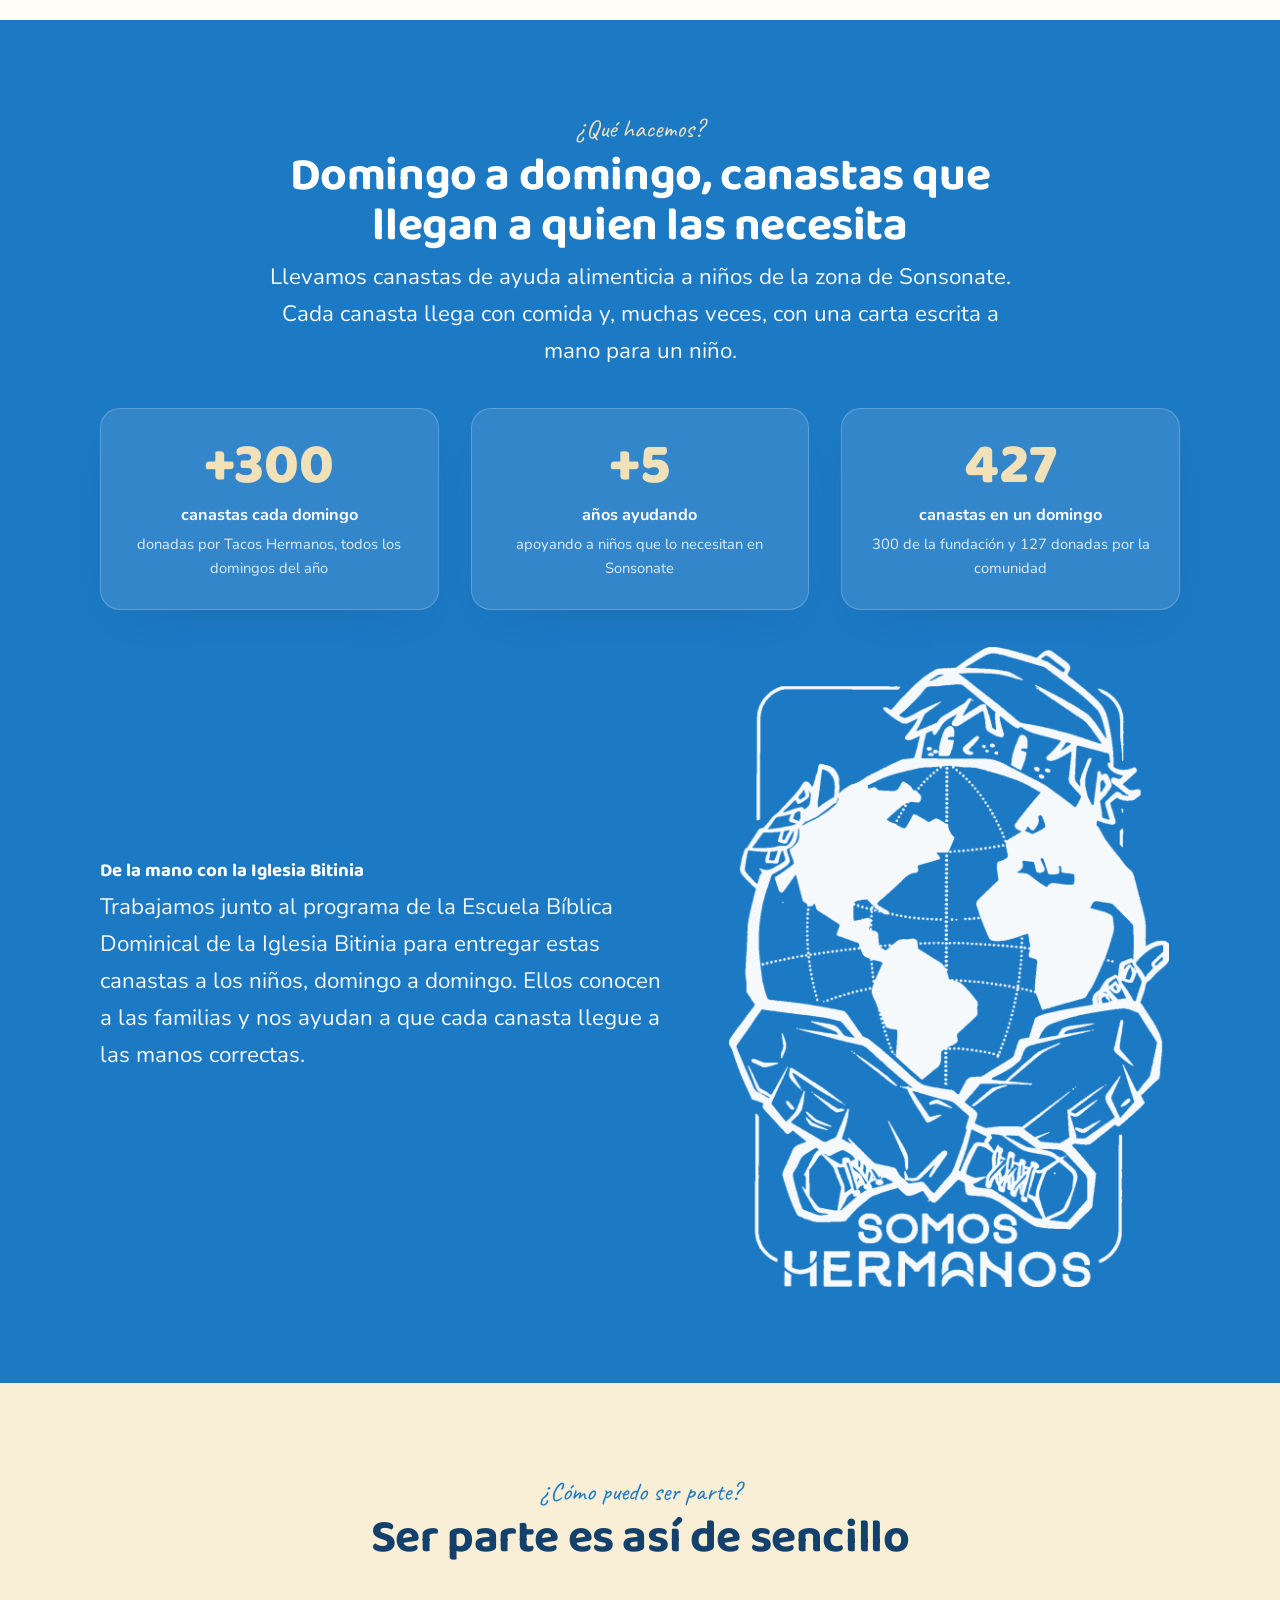
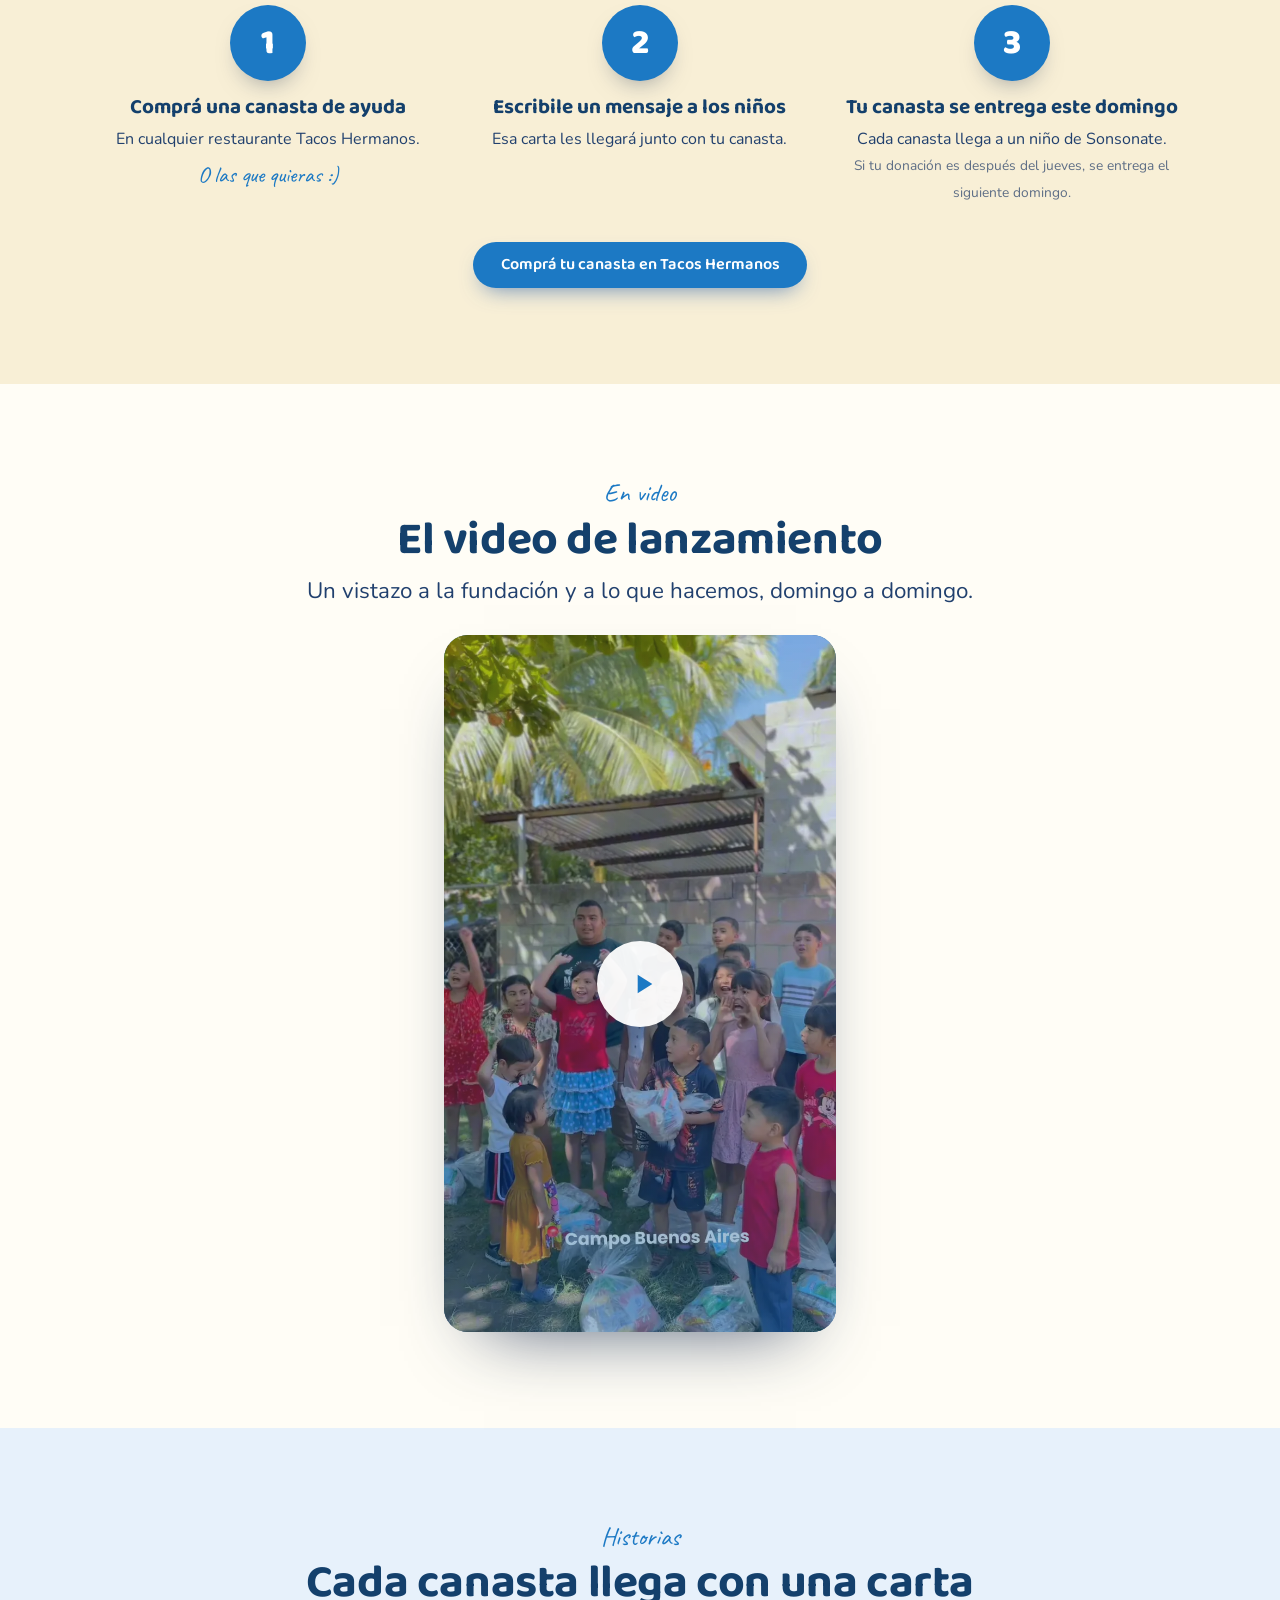
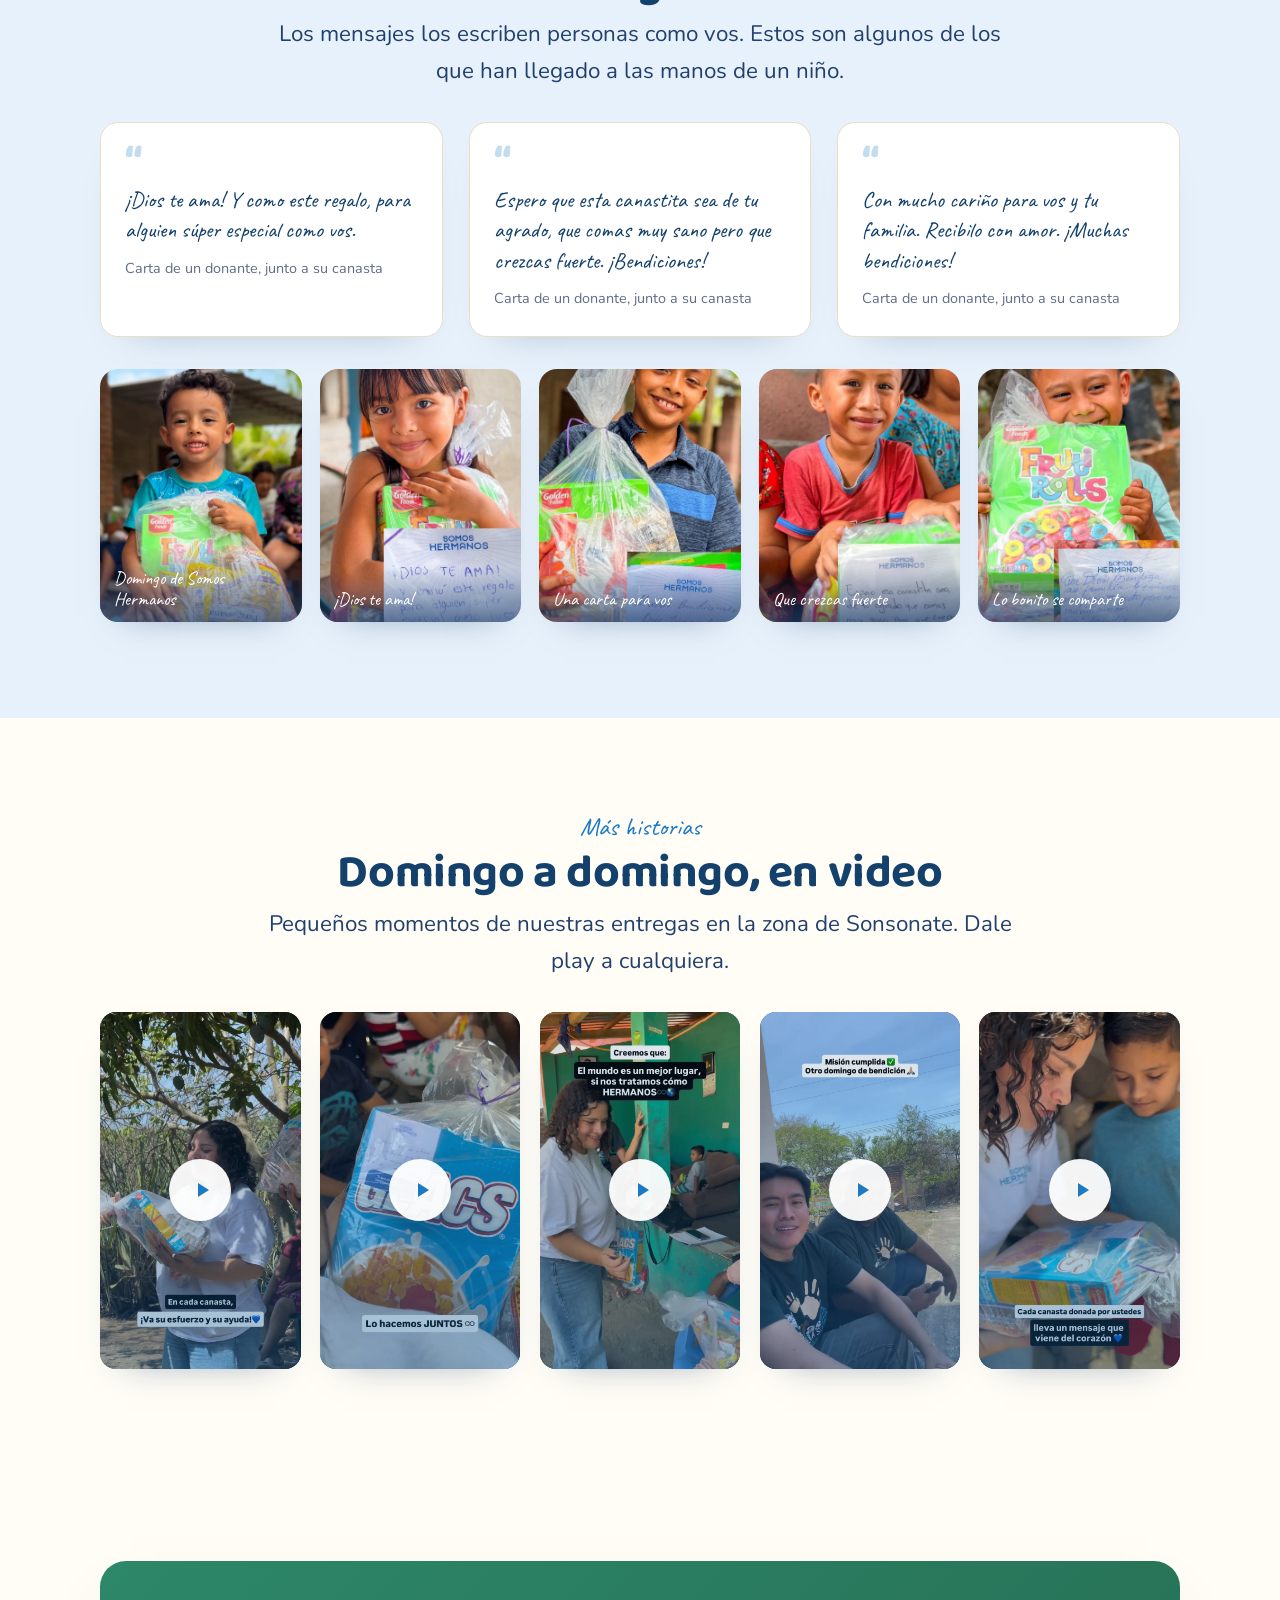
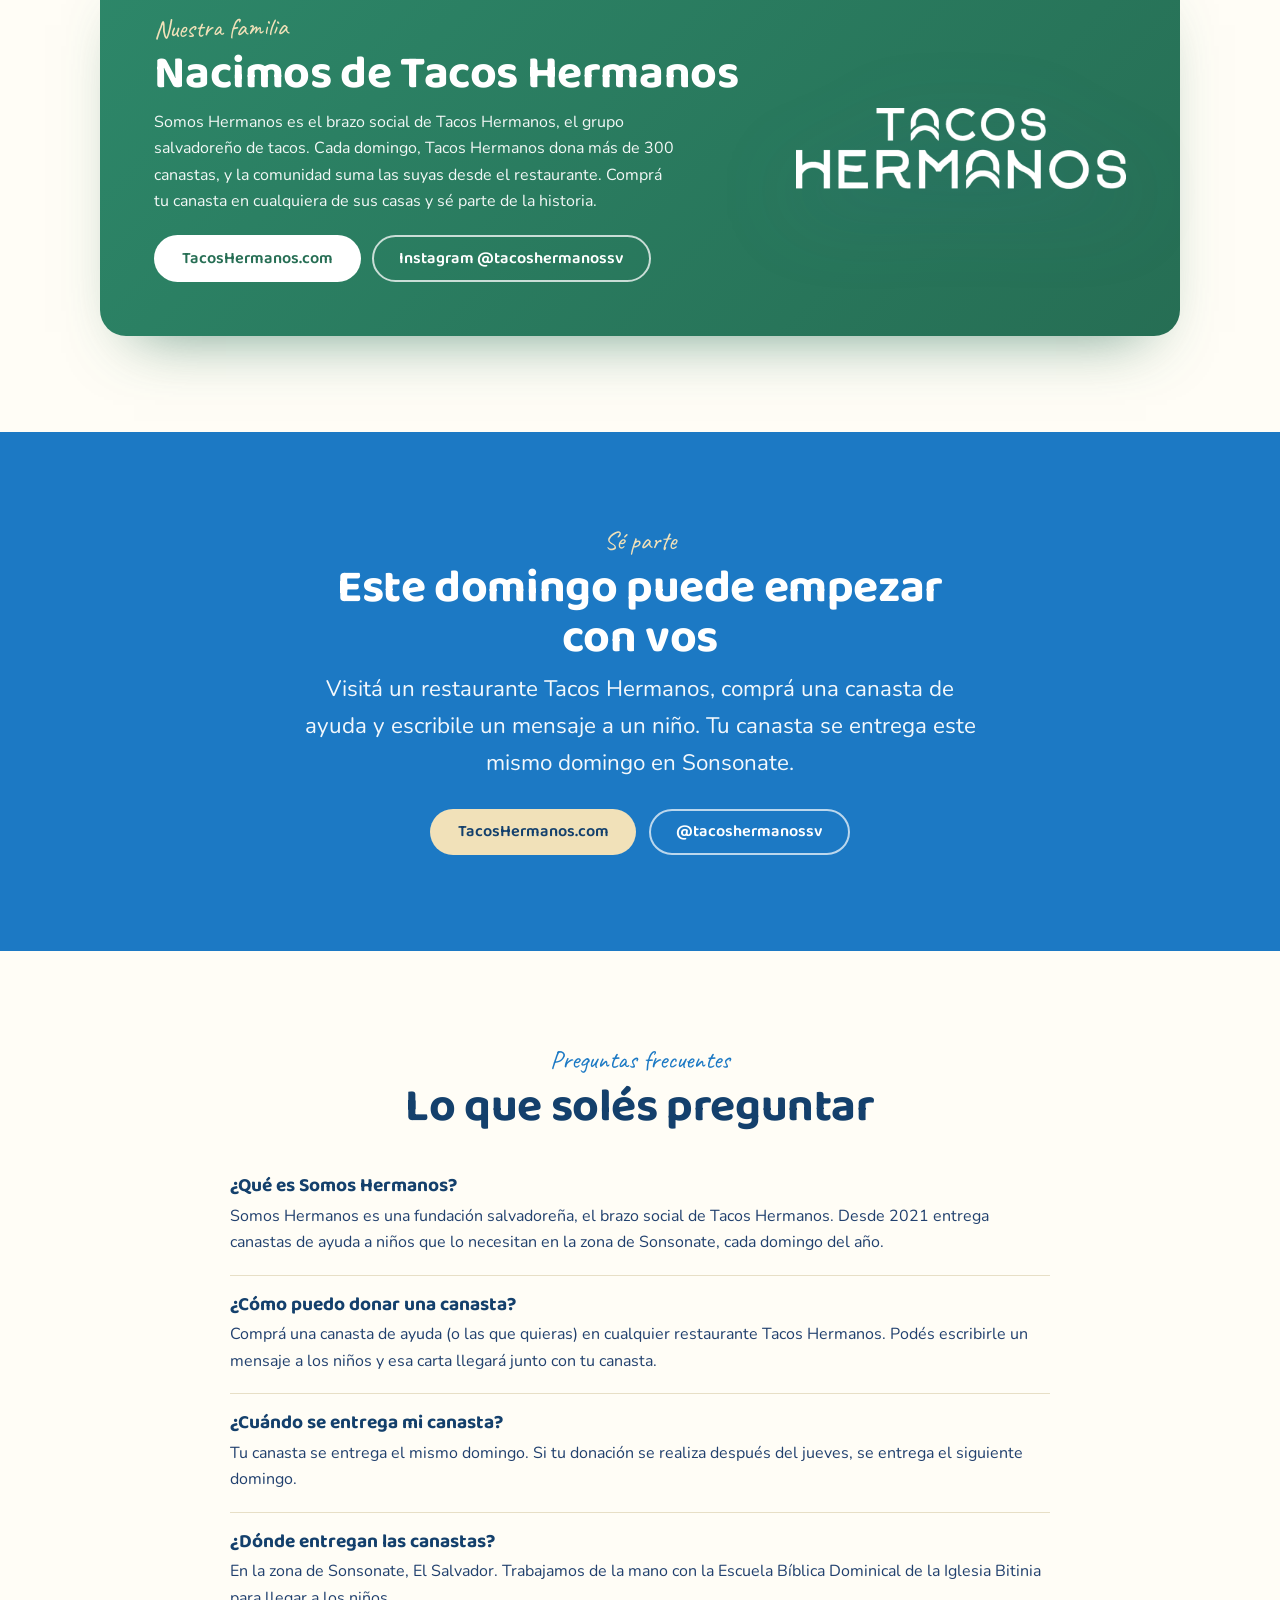
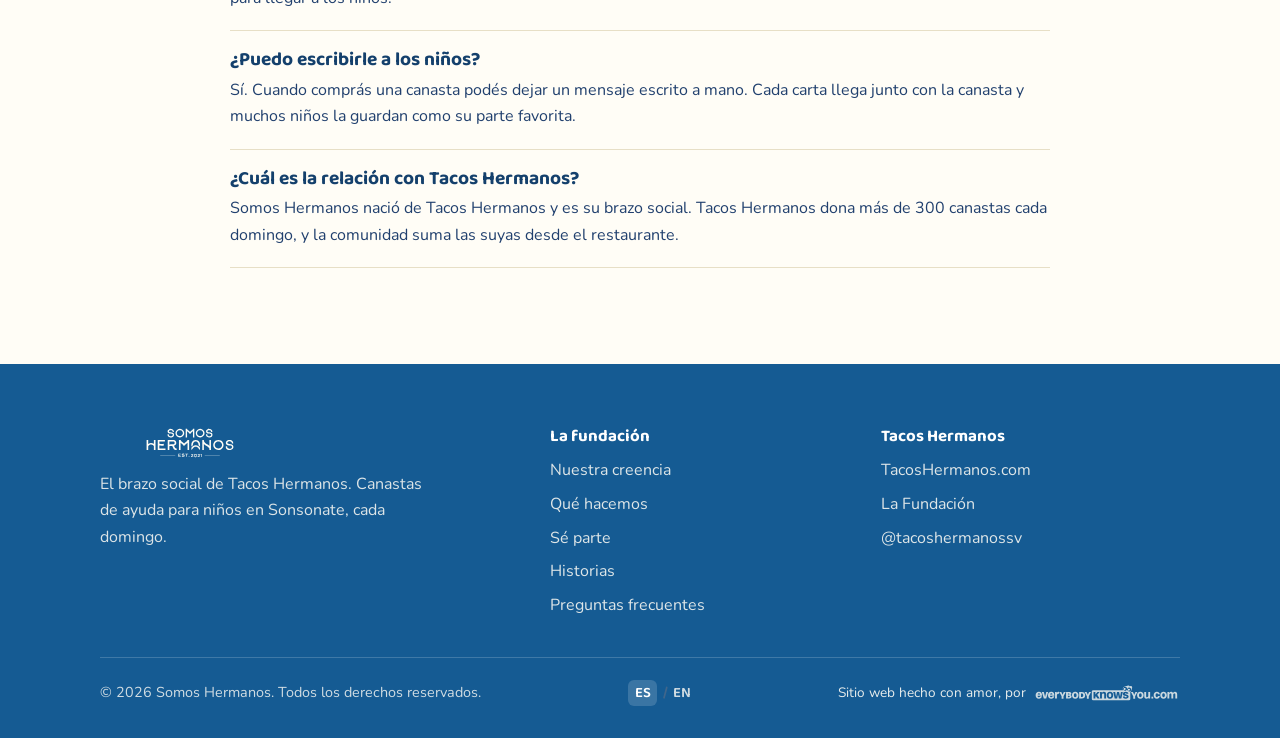
==== commit 06bba8c9: "Make the two final-CTA links buttons (cream + ghost) Co-Authored-By: Claude Opus 4.8 <noreply@anthro" ====
--- a/index.html
+++ b/index.html
@@ -324,9 +324,9 @@
       <span class="eyebrow reveal">Sé parte</span>
       <h2 class="h-lead reveal">Este domingo puede empezar con vos</h2>
       <p class="lead reveal mt-1">Visitá un restaurante Tacos Hermanos, comprá una canasta de ayuda y escribile un mensaje a un niño. Tu canasta se entrega este mismo domingo en Sonsonate.</p>
-      <div class="contact-lines reveal">
-        <a href="https://tacoshermanos.com" target="_blank" rel="noopener">TacosHermanos.com</a>
-        <a href="https://www.instagram.com/tacoshermanossv" target="_blank" rel="noopener">@tacoshermanossv</a>
+      <div class="hero__cta reveal" style="justify-content:center">
+        <a class="btn btn--cream" href="https://tacoshermanos.com" target="_blank" rel="noopener">TacosHermanos.com</a>
+        <a class="btn btn--ghost" href="https://www.instagram.com/tacoshermanossv" target="_blank" rel="noopener">@tacoshermanossv</a>
       </div>
     </div>
   </section>
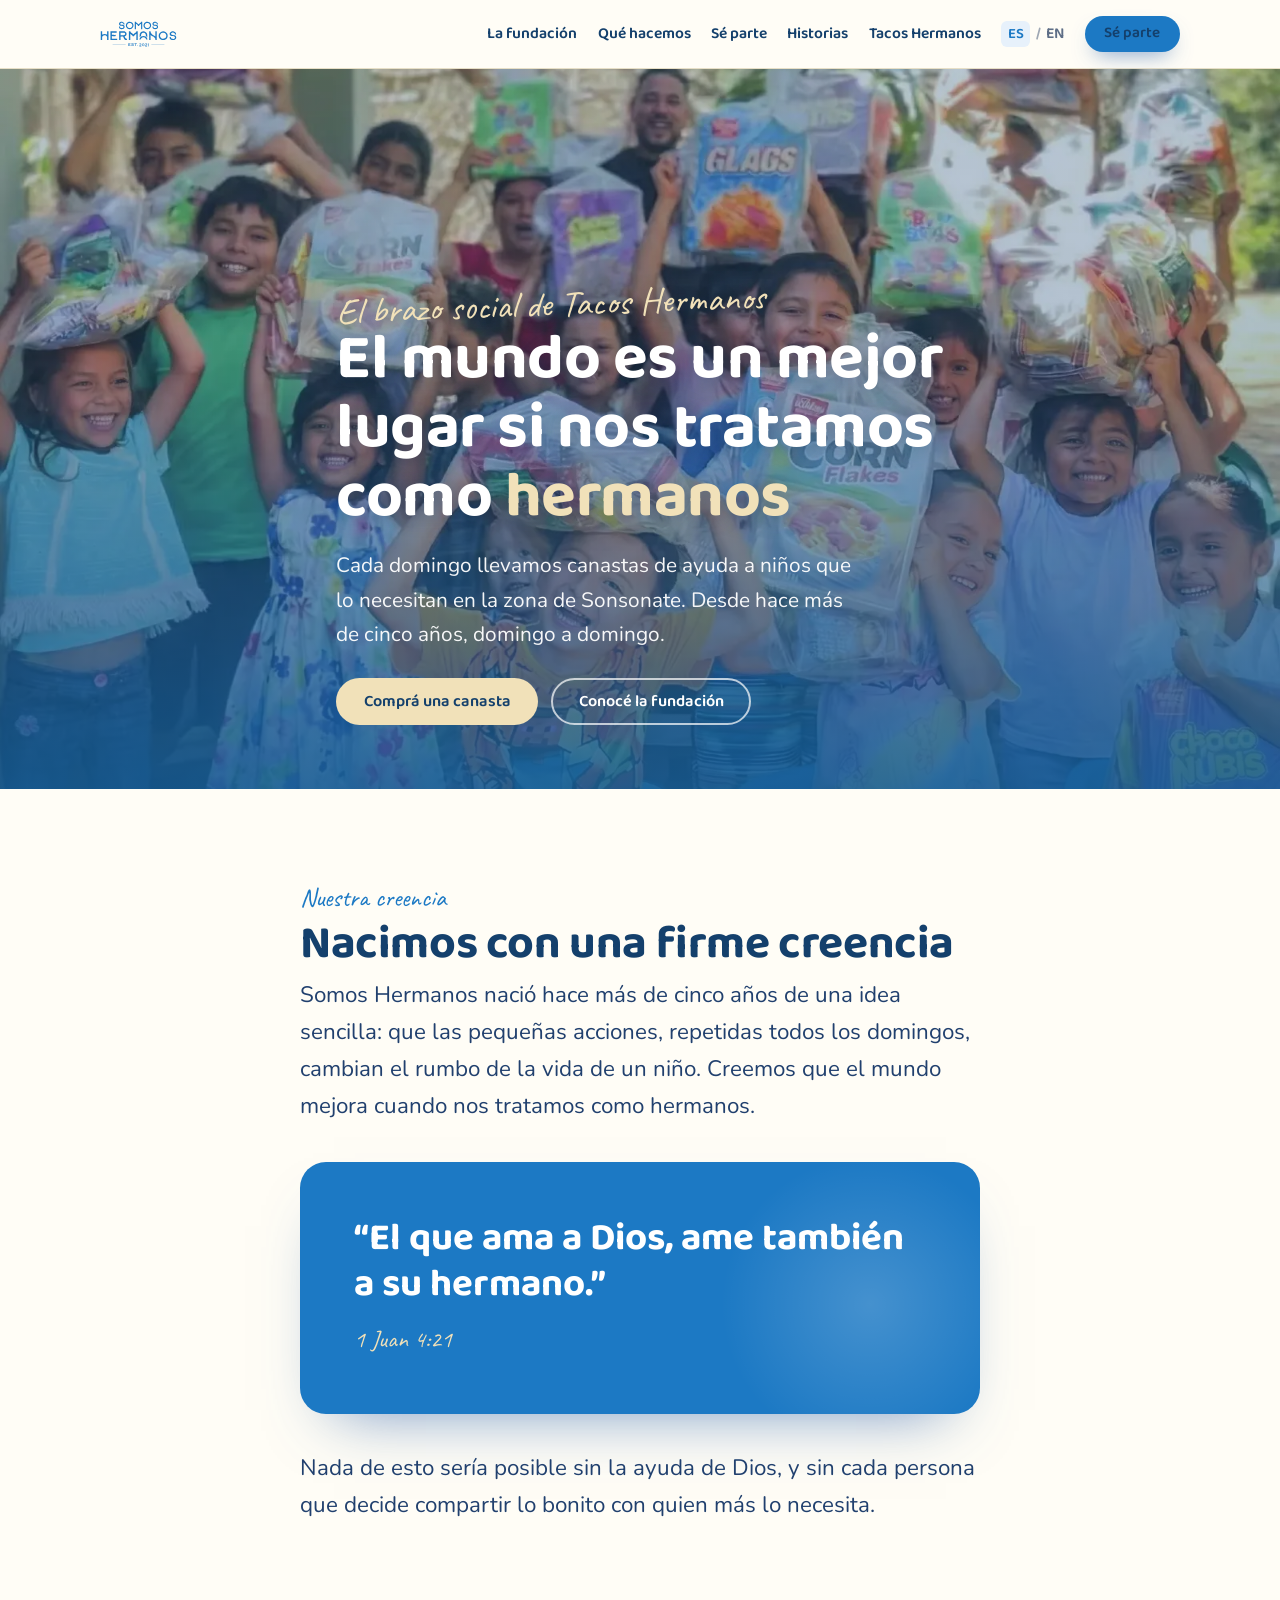
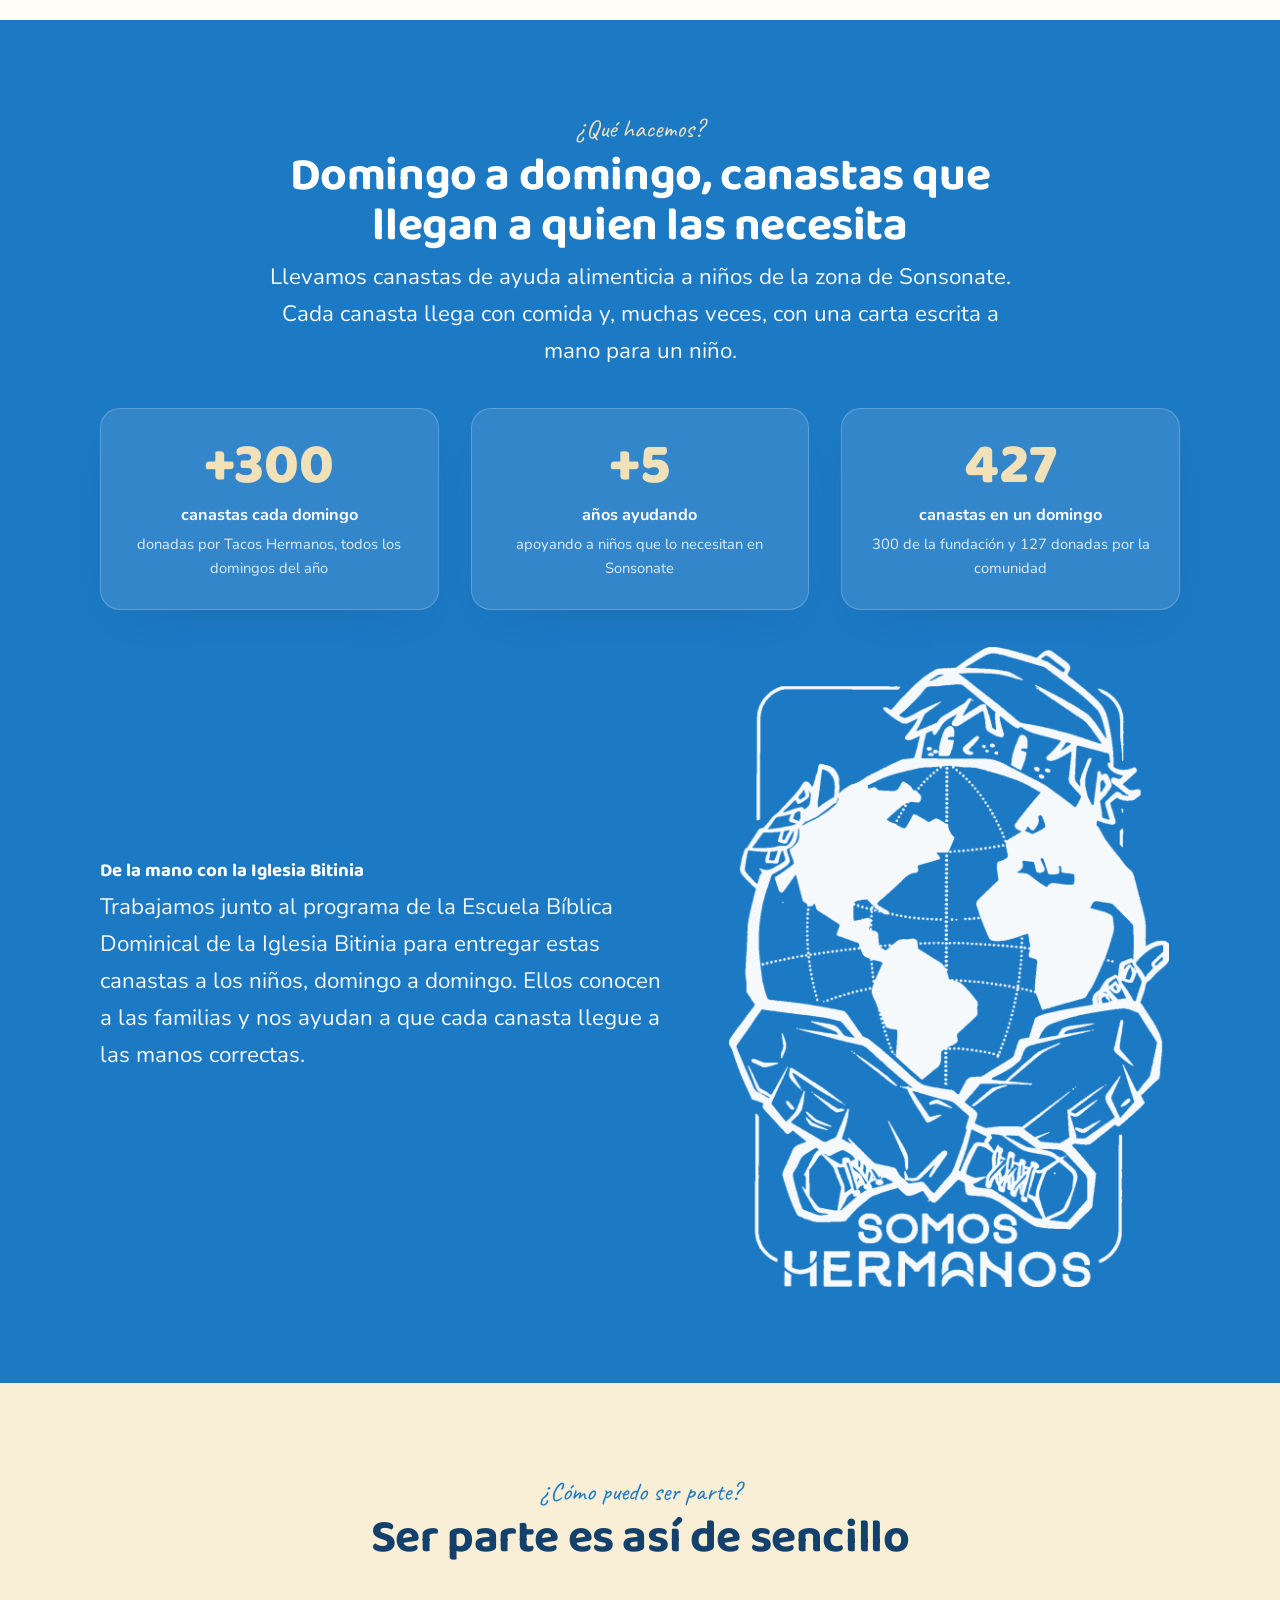
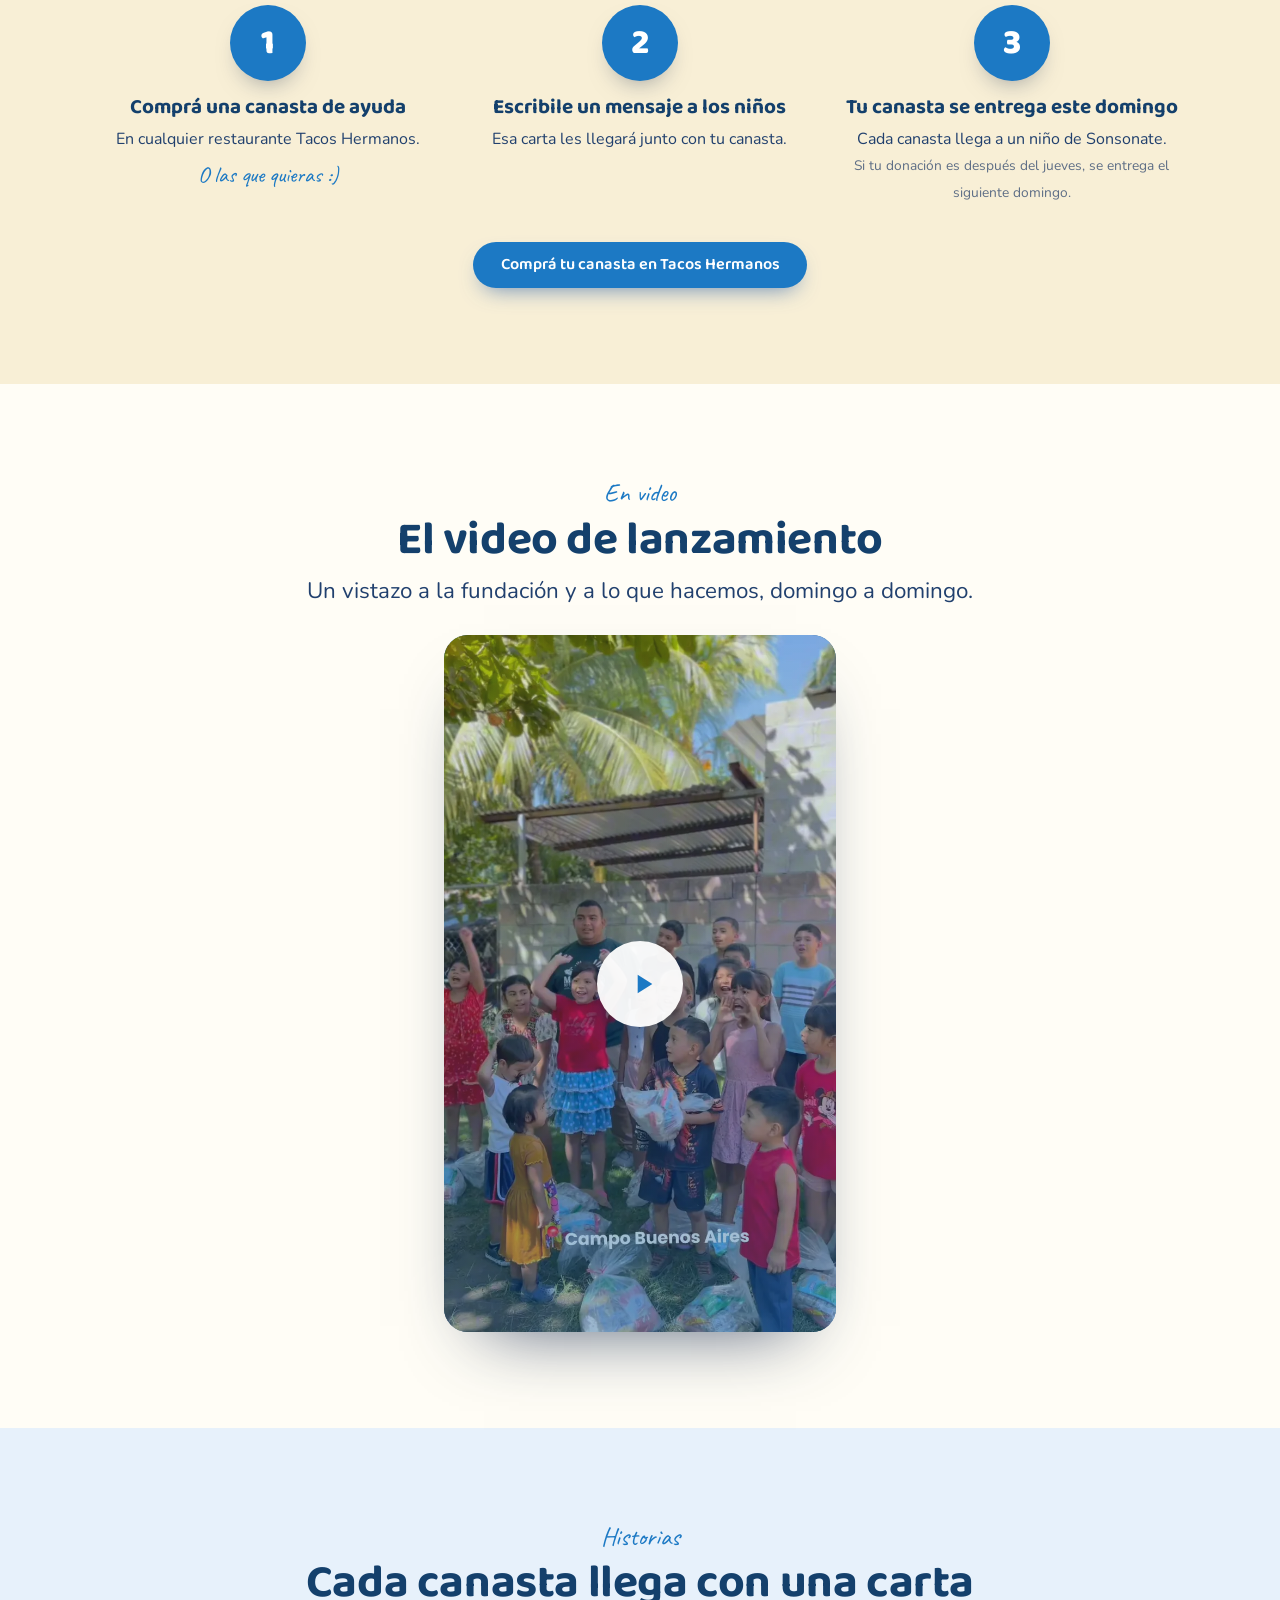
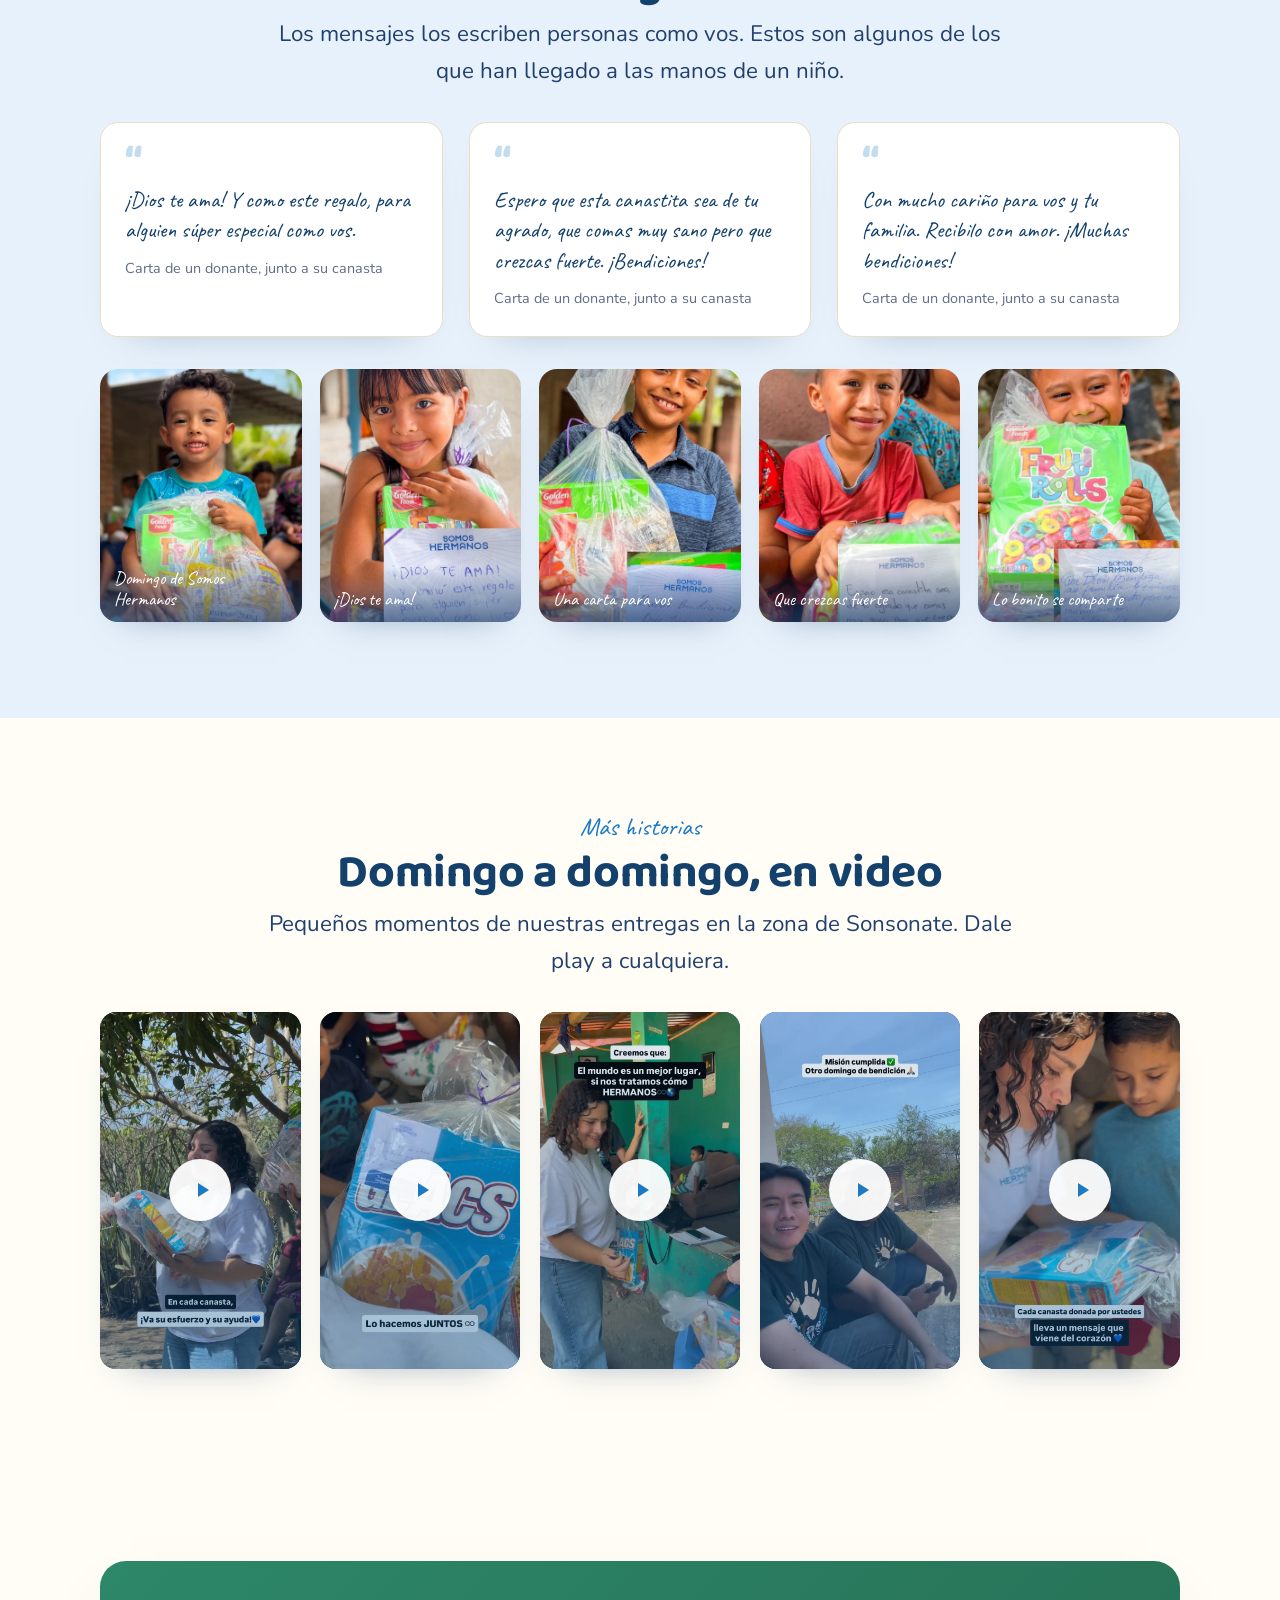
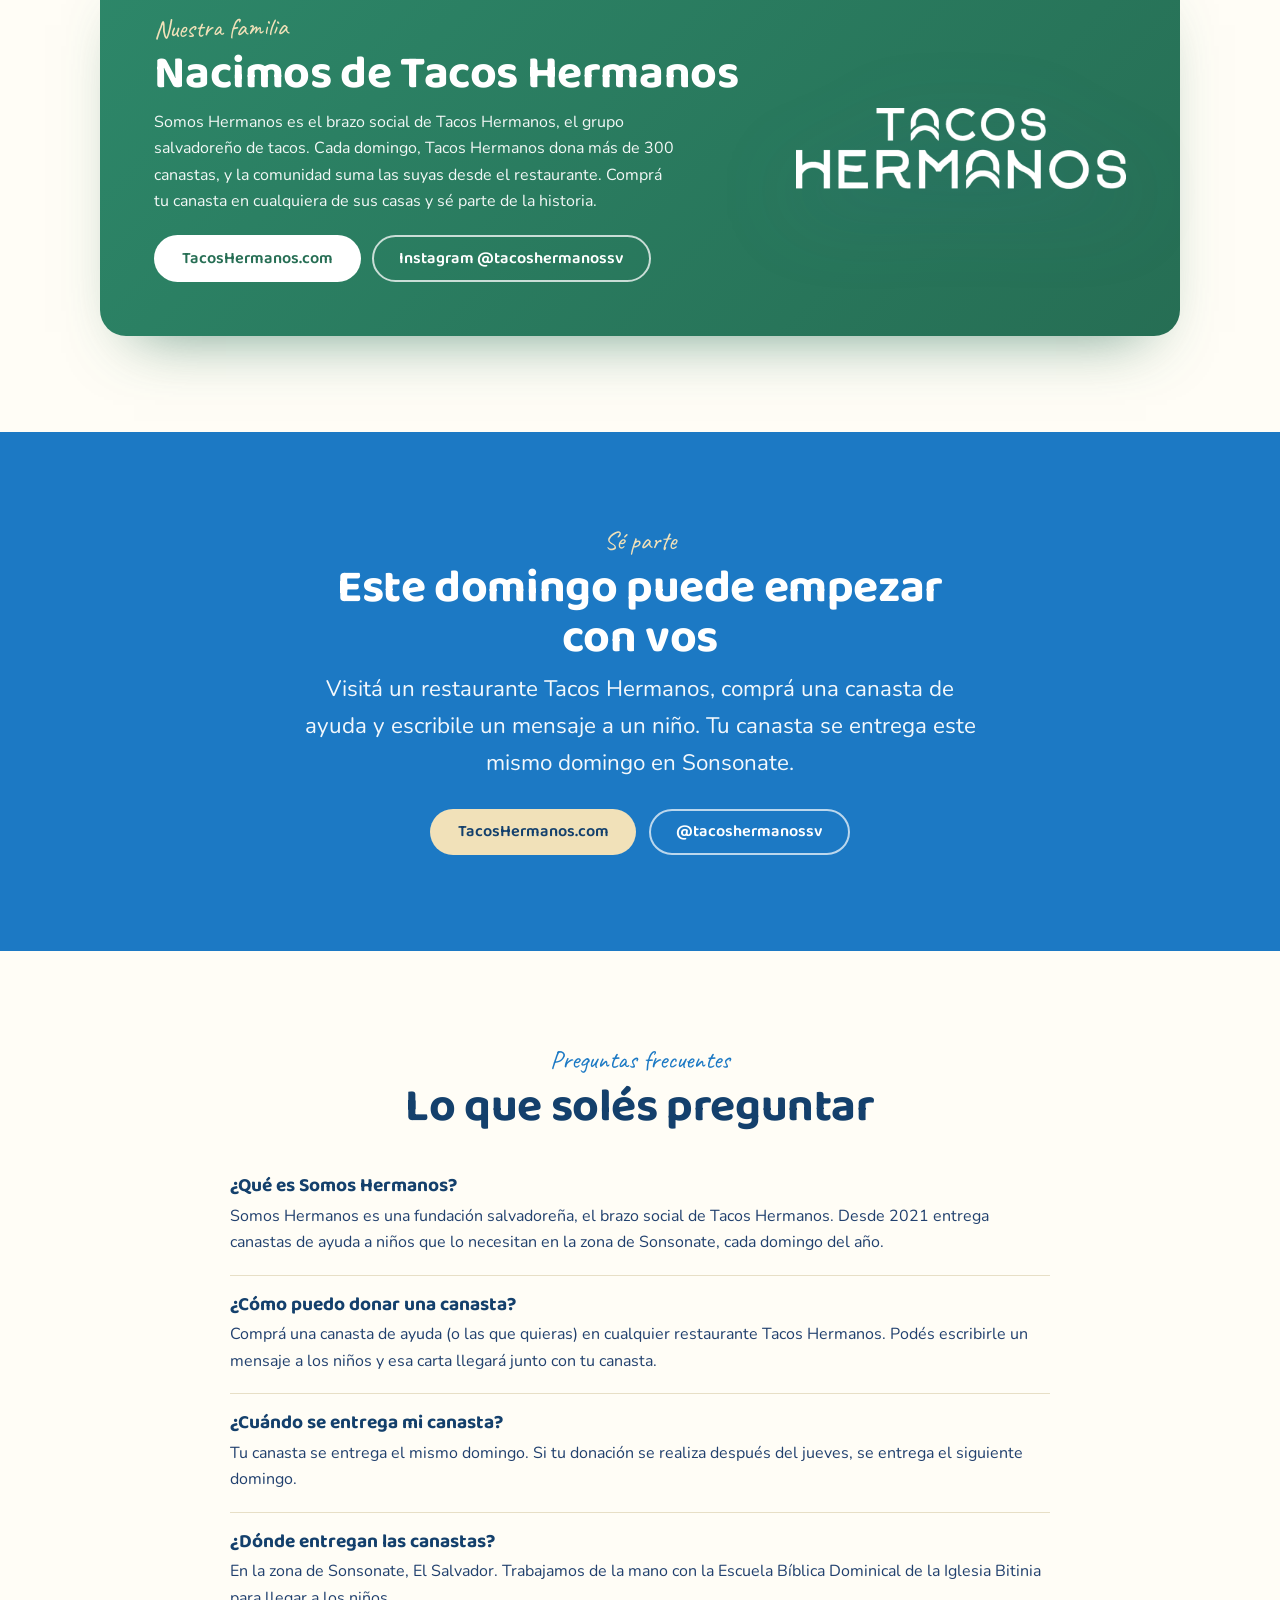
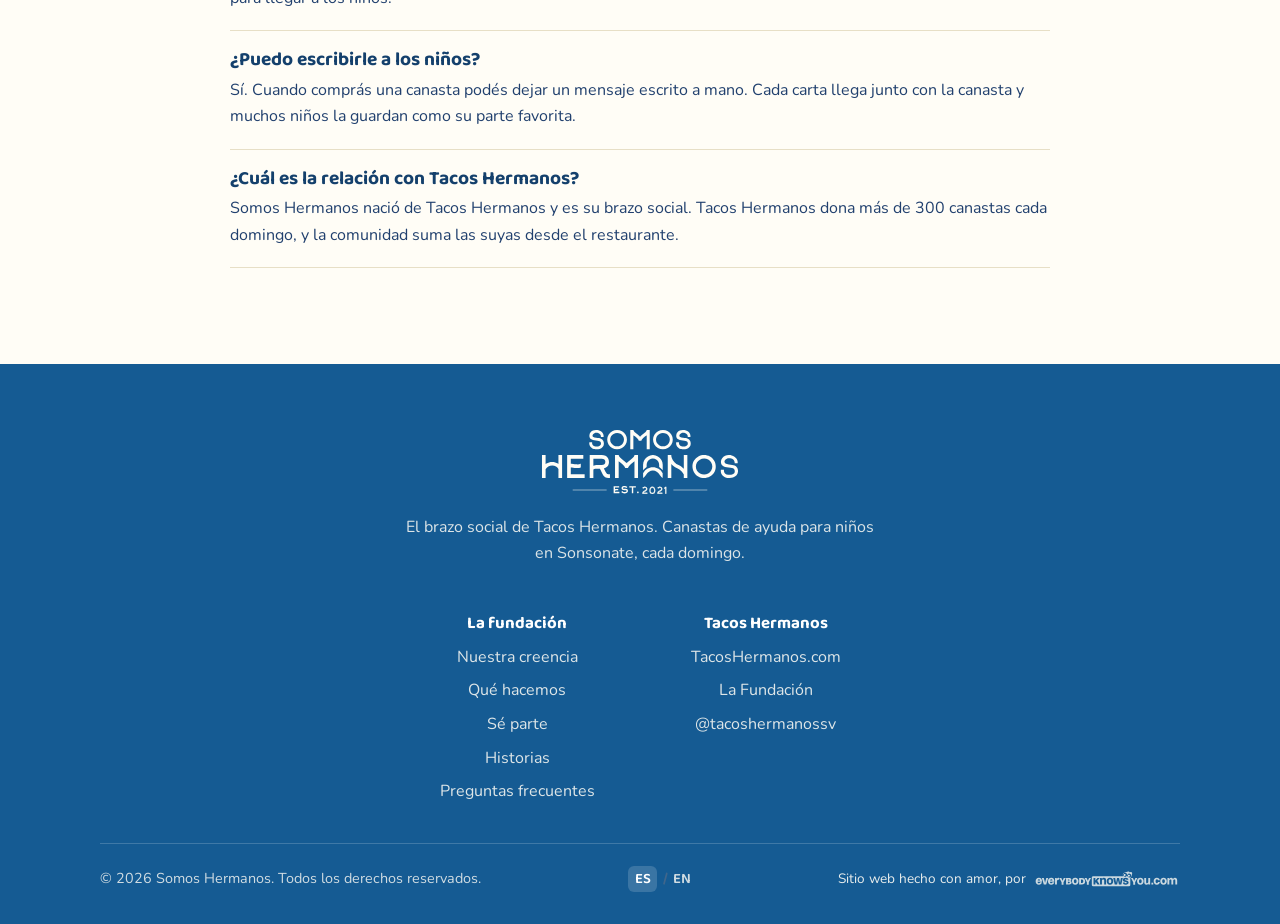
==== commit e2bcea14: "Fix hero side margins, 3-line menu icon, centered clickable footer logo - Hero content: restore left" ====
--- a/index.html
+++ b/index.html
@@ -101,12 +101,12 @@
 </head>
 <body>
 <a class="sr-only" href="#main">Ir al contenido</a>
-<header class="site-header">
+<header class="site-header" id="top">
   <div class="wrap site-header__inner">
     <a class="brand" href="index.html" aria-label="Somos Hermanos, inicio">
       <img class="brand__word" src="assets/images/logos/wordmark-blue-somos-hermanos-somoshermanos.ong.svg" alt="Somos Hermanos" width="150" height="26">
     </a>
-    <button class="nav-toggle" aria-label="Abrir menú" aria-expanded="false"><span></span></button>
+    <button class="nav-toggle" aria-label="Abrir menú" aria-expanded="false"><span></span><span></span><span></span></button>
     <nav class="nav" aria-label="Principal">
       <a href="#creencia">La fundación</a>
       <a href="#que-hacemos">Qué hacemos</a>
@@ -353,11 +353,11 @@
 
 <footer class="site-footer">
   <div class="wrap">
+    <a class="footer-logo" href="#top" aria-label="Somos Hermanos, volver arriba">
+      <img src="assets/images/logos/wordmark-white-somos-hermanos-somoshermanos.ong.svg" alt="Somos Hermanos" width="320" height="52">
+    </a>
+    <p class="footer-tag">El brazo social de Tacos Hermanos. Canastas de ayuda para niños en Sonsonate, cada domingo.</p>
     <div class="footer-grid">
-      <div class="footer-brand footer-col">
-        <img class="footer-brand__word" src="assets/images/logos/wordmark-white-somos-hermanos-somoshermanos.ong.svg" alt="Somos Hermanos" width="180" height="30">
-        <p style="color:rgba(255,253,246,.85);max-width:34ch">El brazo social de Tacos Hermanos. Canastas de ayuda para niños en Sonsonate, cada domingo.</p>
-      </div>
       <div class="footer-col">
         <h4>La fundación</h4>
         <ul class="footer-list">
--- a/assets/css/styles.css
+++ b/assets/css/styles.css
@@ -47,12 +47,12 @@
 .lang .active{color:var(--blue);background:var(--blue-soft);border-radius:6px;padding:.05rem .4rem}
 .lang .sep{color:var(--muted);opacity:.6}
 .lang a{color:var(--muted)}
-.nav-toggle{display:none;background:none;border:0;cursor:pointer;width:44px;height:44px;position:relative}
-.nav-toggle span,.nav-toggle span::before,.nav-toggle span::after{content:"";position:absolute;left:10px;right:10px;height:2.5px;background:var(--blue-ink);border-radius:2px;transition:.25s}
-.nav-toggle span{top:21px}.nav-toggle span::before{top:-7px}.nav-toggle span::after{top:7px}
+.nav-toggle{display:none;flex-direction:column;justify-content:center;gap:5px;width:44px;height:44px;
+  padding:10px 9px;background:none;border:0;cursor:pointer}
+.nav-toggle span{display:block;width:100%;height:2.5px;background:var(--blue-ink);border-radius:2px;transition:.25s}
 
 @media (max-width:860px){
-  .nav-toggle{display:block}
+  .nav-toggle{display:flex}
   .nav{position:fixed;inset:68px 0 auto 0;flex-direction:column;align-items:stretch;gap:0;
     background:var(--bg);border-bottom:1px solid var(--line);padding:.5rem 1.25rem 1.25rem;
     transform:translateY(-140%);transition:transform .3s ease;box-shadow:0 18px 30px -20px rgba(33,64,110,.4)}
@@ -68,7 +68,7 @@
 .hero__media img{width:100%;height:100%;object-fit:cover}
 .hero::after{content:"";position:absolute;inset:0;z-index:-1;
   background:linear-gradient(180deg,rgba(20,64,108,.30) 0%,rgba(20,64,108,.32) 40%,rgba(21,91,147,.88) 100%)}
-.hero__inner{padding:clamp(2rem,7vw,5rem) 0 clamp(2.2rem,6vw,4rem)}
+.hero__inner{padding-block:clamp(2rem,7vw,5rem) clamp(2.2rem,6vw,4rem)}
 .hero .eyebrow{font-family:var(--font-hand);font-size:clamp(1.5rem,4.5vw,2.3rem);color:var(--cream);
   line-height:1;display:block;margin-bottom:.3rem;transform:rotate(-2deg);text-shadow:0 2px 14px rgba(20,40,75,.55)}
 .hero h1{color:#fff;font-size:clamp(2.1rem,6.2vw,4rem);letter-spacing:-.5px;max-width:16ch;text-shadow:0 2px 20px rgba(20,40,75,.35)}
@@ -209,17 +209,21 @@
 
 /* ---------- footer ---------- */
 .site-footer{background:var(--footer-bg);color:var(--footer-fg);padding:clamp(2.6rem,6vw,4rem) 0 2rem}
-.footer-grid{display:grid;grid-template-columns:1.4fr 1fr 1fr;gap:2rem}
+.footer-logo{display:block;width:max-content;max-width:90%;margin:0 auto clamp(.8rem,2vw,1.1rem)}
+.footer-logo:hover{text-decoration:none;opacity:.9}
+.footer-logo img{height:clamp(48px,7.5vw,68px);width:auto;display:block}
+.footer-tag{text-align:center;max-width:48ch;margin:0 auto clamp(2rem,5vw,3rem);color:rgba(255,253,246,.85)}
+.footer-grid{display:grid;grid-template-columns:repeat(2,minmax(0,max-content));gap:1.8rem clamp(2.5rem,10vw,6rem);
+  justify-content:center;text-align:center}
 .site-footer h4{color:#fff;font-size:1.05rem;margin-bottom:.7rem}
 .site-footer a{color:rgba(255,253,246,.86)}
 .site-footer a:hover{color:#fff}
-.footer-brand__word{height:30px;color:#fff;margin-bottom:.8rem}
-.footer-list{list-style:none;display:flex;flex-direction:column;gap:.45rem}
+.footer-list{list-style:none;display:flex;flex-direction:column;gap:.45rem;align-items:center}
 .footer-bottom{display:flex;flex-wrap:wrap;align-items:center;gap:1rem;justify-content:space-between;
   margin-top:2.4rem;padding-top:1.4rem;border-top:1px solid rgba(255,255,255,.18);font-size:.9rem;color:rgba(255,253,246,.8)}
 .footer-bottom .lang .active{background:rgba(255,255,255,.16);color:#fff}
 .footer-bottom .lang a{color:rgba(255,253,246,.8)}
-@media (max-width:720px){.footer-grid{grid-template-columns:1fr 1fr}.footer-brand{grid-column:1/-1}}
+@media (max-width:480px){.footer-grid{grid-template-columns:1fr;gap:1.6rem}}
 
 /* ---------- EKY credit ---------- */
 .eky-credit{display:inline-flex;align-items:center;gap:.5rem;text-decoration:none;
